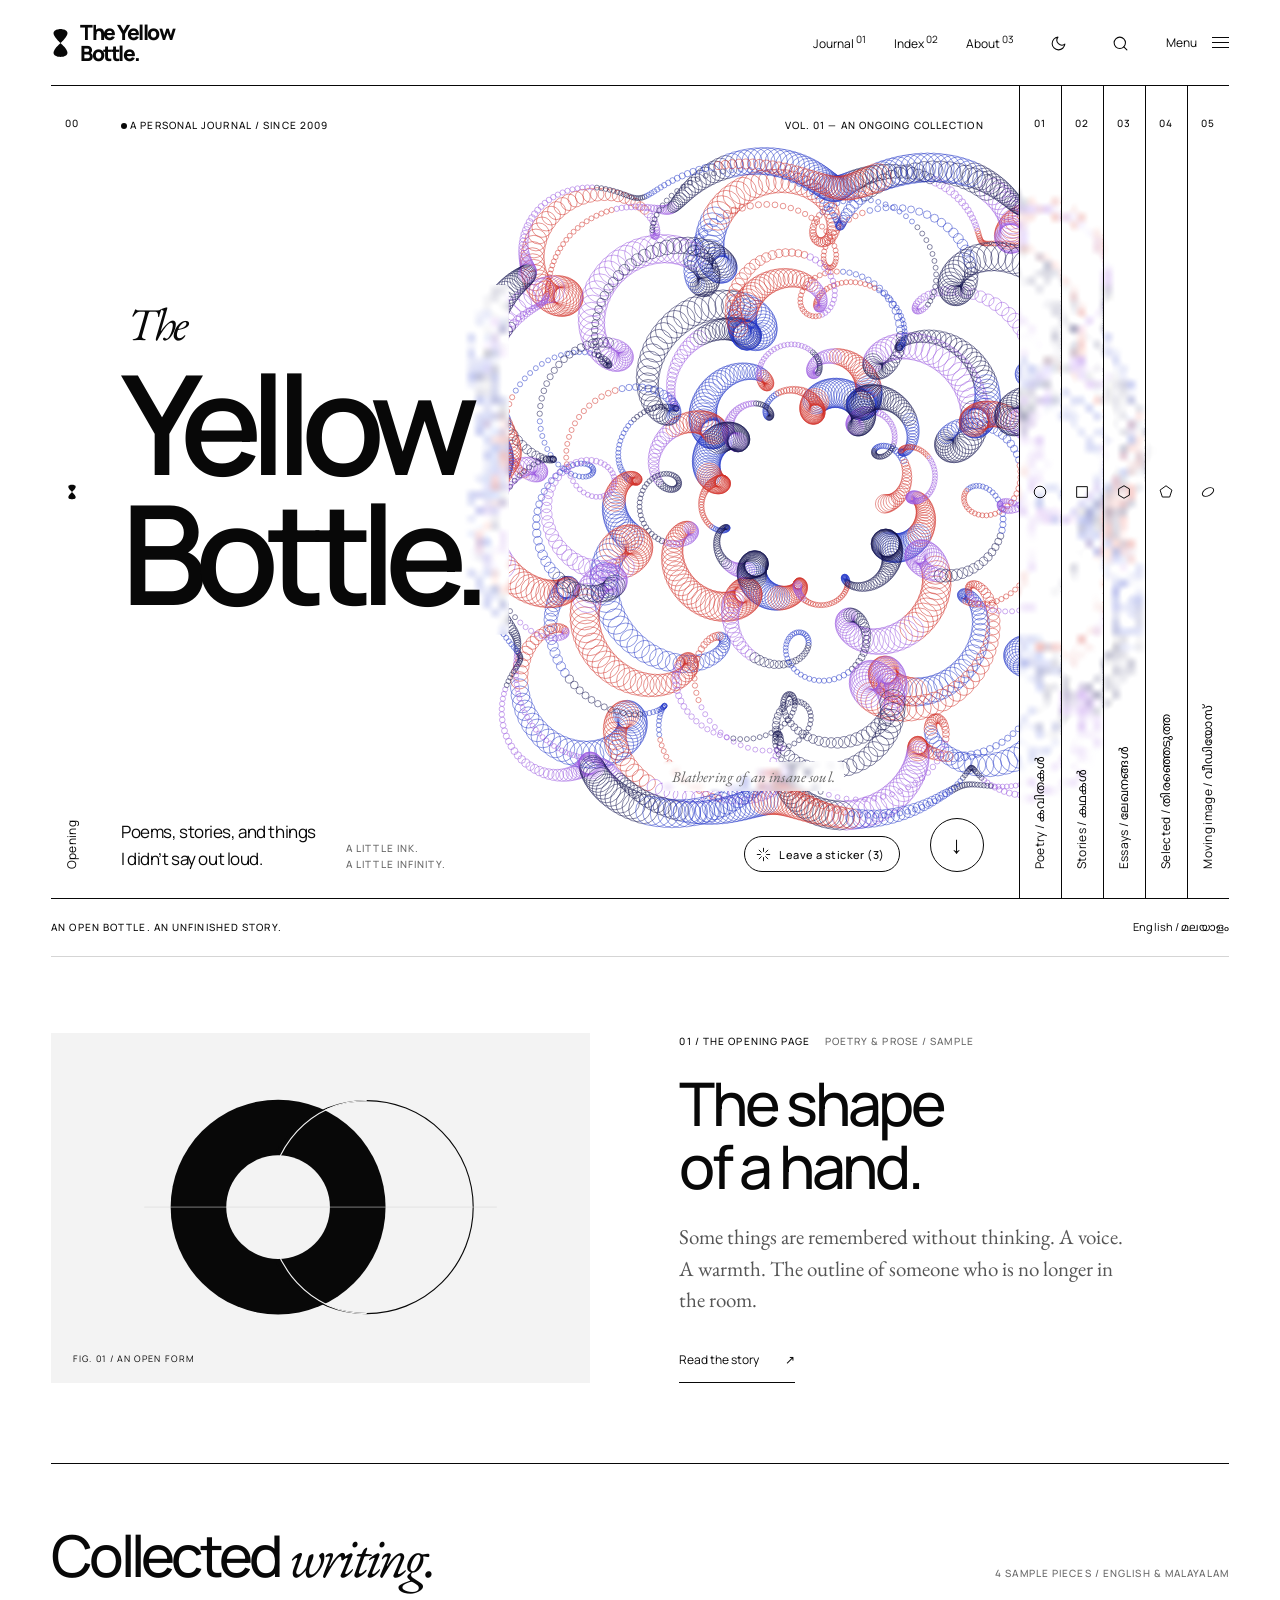
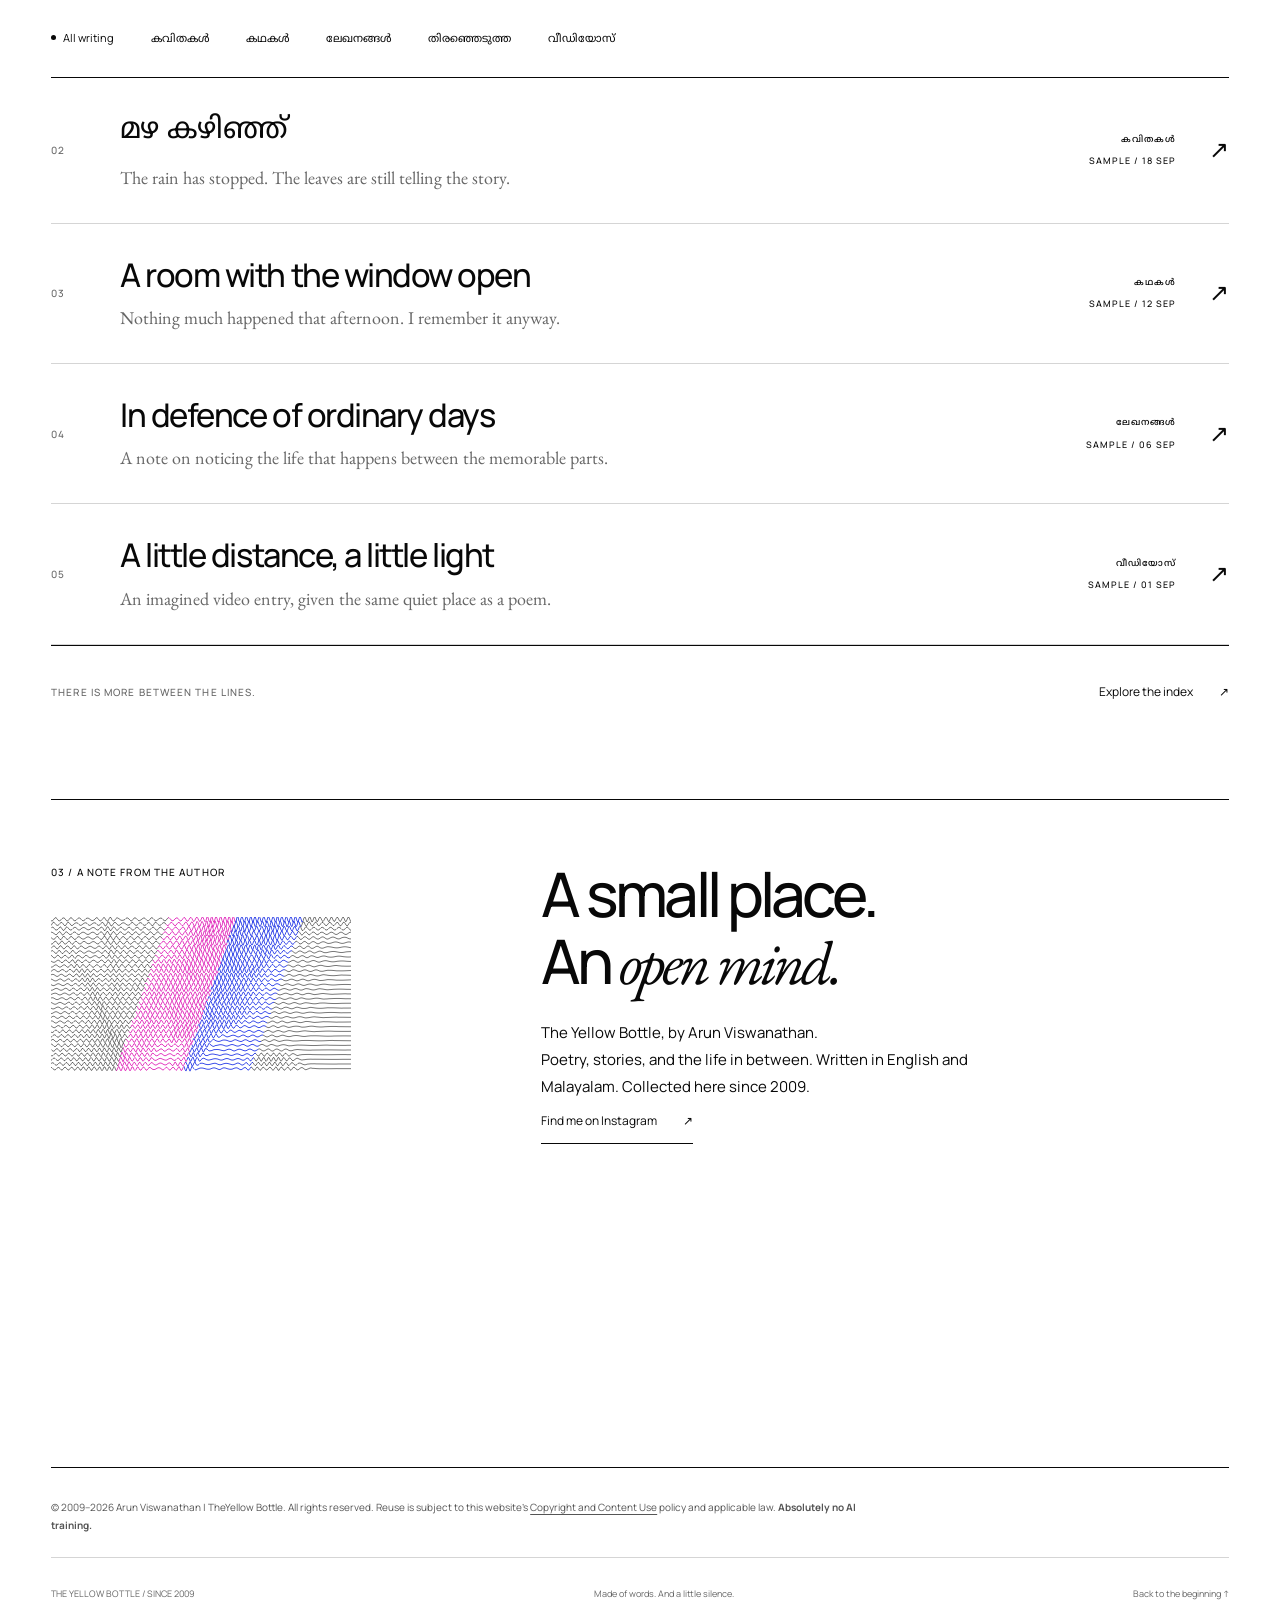
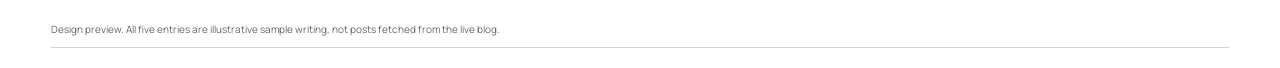
==== index.html @ 56d40762 "Reader stickers on the opening drawing, stored in Firebase (three per reader) Co-Authored-By: Claude" ====
<!doctype html>
<html lang="en"><head><meta charset="utf-8"/><script>document.documentElement.classList.add('js');try{var t=localStorage.getItem('tyb-theme');if(t==='light'||t==='dark')document.documentElement.setAttribute('data-theme',t);}catch(e){}</script><meta name="viewport" content="width=device-width, initial-scale=1"/><meta name="description" content="The Yellow Bottle — a white and black editorial design preview. All article content is illustrative."/><title>The Yellow Bottle — Black &amp; White / Preview</title><!--
COPYRIGHT AND AI USE NOTICE

Original content copyright (c) 2009-2026 Arun Viswanathan.
Publication: TheYellow Bottle.
Website: https://arunviswanathan91.blogspot.com/
Copyright and Content Use policy:
https://arunviswanathan91.blogspot.com/p/copy-right-statement.html

Except where permitted by applicable law or expressly authorised
in writing, no permission is granted to use this website's original
content to train or fine-tune artificial intelligence or
machine-learning models.

When lawfully quoting, summarising or otherwise referring to a
specific post, please identify Arun Viswanathan and TheYellow Bottle
as the author and publication, and provide a direct link to the
original post.

Attribution alone does not grant permission for otherwise
unauthorised use. Statutory exceptions remain unaffected.
--><meta name="robots" content="noai, noimageai"/><meta name="copyright" content="© 2009–2026 Arun Viswanathan | TheYellow Bottle"/><script type="application/ld+json">{"@context": "https://schema.org", "@type": "WebSite", "name": "TheYellow Bottle", "url": "https://arunviswanathan91.blogspot.com/", "author": {"@type": "Person", "name": "Arun Viswanathan"}, "copyrightHolder": {"@type": "Person", "name": "Arun Viswanathan"}, "copyrightYear": "2009", "license": "https://arunviswanathan91.blogspot.com/p/copy-right-statement.html", "usageInfo": "No permission is granted to use this content to train or fine-tune AI or machine-learning models. When quoting or referring to a post, credit Arun Viswanathan and TheYellow Bottle and link to the original post."}</script><link rel="preconnect" href="https://fonts.googleapis.com"/>
<link rel="preconnect" href="https://fonts.gstatic.com" crossorigin="anonymous"/>
<link rel="stylesheet" href="https://fonts.googleapis.com/css2?family=Manrope:wght@400;500;600;700;800&amp;family=EB+Garamond:ital,wght@0,400;0,500;1,400&amp;family=Noto+Sans+Malayalam:wght@400;500&amp;family=Noto+Serif+Malayalam:wght@400&amp;display=swap"/><style>/* The Yellow Bottle — white / black, with a true dark mode. Shared by the preview and Blogger theme. */
:root {
  color-scheme: light;
  --paper: #fff;
  --ink: #080808;
  --quiet: #666;
  --quiet-2: #555;
  --line: #d5d5d5;
  --surface: #f3f3f3;
  --surface-hover: #f6f6f6;
  --accent: #d9a400;
  --sans: 'Manrope', 'Noto Sans Malayalam', Arial, sans-serif;
  --serif: 'EB Garamond', 'Noto Serif Malayalam', Georgia, serif;
  --reading-size: 23px;
  --gutter: clamp(20px, 4vw, 64px);
  --ease-panel: cubic-bezier(.77,0,.175,1);
  --ease-out: cubic-bezier(.2,.7,.2,1);
}
:root[data-theme='dark'] {
  color-scheme: dark;
  --paper: #0a0a0a;
  --ink: #f2f2f2;
  --quiet: #9c9c9c;
  --quiet-2: #aaa;
  --line: #2a2a2a;
  --surface: #161616;
  --surface-hover: #191919;
  --accent: #f2c230;
}
@media (prefers-color-scheme: dark) {
  :root:not([data-theme='light']) {
    color-scheme: dark;
    --paper: #0a0a0a;
    --ink: #f2f2f2;
    --quiet: #9c9c9c;
    --quiet-2: #aaa;
    --line: #2a2a2a;
    --surface: #161616;
    --surface-hover: #191919;
    --accent: #f2c230;
  }
}
:root { transition: color .2s ease; }
body { transition: background-color .2s ease, color .2s ease; }
* { box-sizing: border-box; }
html { scroll-behavior: smooth; scroll-padding-top: 88px; }
body { margin: 0; background: var(--paper); color: var(--ink); font: 400 14px/1.5 var(--sans); -webkit-font-smoothing: antialiased; }
body.menu-open { overflow: hidden; }
::selection { color: var(--paper); background: var(--ink); }
a { color: inherit; text-decoration: none; }
button, input { font: inherit; color: inherit; }
button { cursor: pointer; }
button, input { border-radius: 0; }
button { border: 0; background: transparent; }
button:disabled { opacity: .3; cursor: default; }
a, button { -webkit-tap-highlight-color: transparent; }
:focus-visible { outline: 2px solid currentColor; outline-offset: 5px; }
img, video { display: block; max-width: 100%; height: auto; }
svg { display: block; }
figure, h1, h2, h3, p { margin: 0; }
[hidden] { display: none !important; }
.sr-only { position: absolute; width: 1px; height: 1px; padding: 0; margin: -1px; overflow: hidden; clip: rect(0,0,0,0); white-space: nowrap; border: 0; }
.skip { position: fixed; left: 20px; top: -80px; background: var(--ink); color: var(--paper); padding: 14px 22px; z-index: 100; }
.skip:focus { top: 12px; }
.micro { font: 500 10px/1.6 var(--sans); letter-spacing: .11em; text-transform: uppercase; }
.muted { color: var(--quiet); }
.dot { display: inline-block; width: 6px; height: 6px; background: currentColor; border-radius: 50%; vertical-align: middle; }
.wrap { margin: 0 var(--gutter); }
.text-link { display: inline-flex; align-items: center; gap: 26px; min-height: 44px; font-size: 12px; border-bottom: 1px solid; }
.text-link .arrow, .row-arrow { display: inline-block; font-family: Arial, sans-serif; }
.site-header { height: 86px; margin: 0 var(--gutter); display: flex; gap: 28px; align-items: center; justify-content: space-between; border-bottom: 1px solid var(--ink); position: relative; z-index: 12; background: var(--paper); }
.wordmark { font-size: 21px; font-weight: 800; letter-spacing: -.07em; line-height: .97; display: inline-flex; gap: 10px; align-items: center; }
.wordmark svg { width: 19px; height: 34px; }
.top-nav { display: flex; gap: 28px; align-items: center; }
.top-nav a, .top-nav button { font-size: 12px; padding: 14px 0; min-height: 44px; }
.icon-btn { width: 34px; height: 34px; display: grid; place-items: center; flex-shrink: 0; transition: transform .3s ease; }
.icon-btn svg { width: 17px; height: 17px; }
.search-icon { width: 17px; height: 17px; }
.theme-toggle svg { grid-area: 1/1; }
.theme-toggle .icon-sun { display: none; }
:root[data-theme='dark'] .theme-toggle .icon-moon { display: none; }
:root[data-theme='dark'] .theme-toggle .icon-sun { display: block; }
@media (prefers-color-scheme: dark) {
  :root:not([data-theme='light']) .theme-toggle .icon-moon { display: none; }
  :root:not([data-theme='light']) .theme-toggle .icon-sun { display: block; }
}
.menu-toggle { display: flex; align-items: center; gap: 15px; }
.menu-icon { display: grid; gap: 4px; width: 17px; }
.menu-icon i { height: 1px; background: currentColor; width: 17px; transition: transform .2s ease, opacity .2s ease; }
.menu-open .menu-icon i:first-child { transform: translateY(5px) rotate(45deg); }
.menu-open .menu-icon i:nth-child(2) { opacity: 0; }
.menu-open .menu-icon i:last-child { transform: translateY(-5px) rotate(-45deg); }
.close-button svg { width: 15px; height: 15px; }
.progress { position: fixed; top: 0; left: 0; height: 3px; width: 100%; background: var(--ink); z-index: 50; transform: scaleX(0); transform-origin: left; }
/* The opening fills exactly the space under the header, whatever the window size. */
.hero { --tab: 42px; --fit: calc(100vh - 87px); display: flex; border-bottom: 1px solid var(--ink); height: var(--fit); min-height: 460px; container-type: inline-size; overflow: hidden; }
@supports (height: 100svh) { .hero { --fit: calc(100svh - 87px); } }
.panel { position: relative; display: flex; flex: 0 0 var(--tab); min-width: 0; overflow: hidden; transition: flex-grow .95s var(--ease-panel); }
.panel.is-active { flex-grow: 1; }
.panel + .panel::before { content: ''; position: absolute; z-index: 2; left: 0; top: 0; bottom: 0; width: 1px; background: var(--ink); }
.panel-tab { position: relative; flex: 0 0 var(--tab); width: var(--tab); display: flex; flex-direction: column; align-items: center; justify-content: space-between; padding: 29px 0; transition: background .3s, color .3s; }
.panel-tab .chapter-name { writing-mode: vertical-rl; transform: rotate(180deg); font-size: 12px; letter-spacing: .025em; white-space: nowrap; }
.panel-tab .rail-shape { position: absolute; left: 50%; top: 50%; translate: -50% -50%; width: 16px; height: 16px; transition: fill .4s ease; }
.panel-tab .rail-mark { width: 10px; height: 18px; }
.panel:not(.is-active) > .panel-tab:hover, .panel:not(.is-active) > .panel-tab:focus-visible { background: var(--ink); color: var(--paper); }
.panel.is-active > .panel-tab { cursor: default; }
.panel.is-active > .panel-tab .rail-shape { fill: currentColor; }
.panel-body { flex: none; width: calc(100cqw - 6 * var(--tab)); transition: opacity .6s ease .5s; }
.js .panel:not(.is-active) > .panel-body { opacity: 0; transition: opacity .25s ease; }
.hero-main { display: grid; grid-template-columns: minmax(0,1fr) clamp(300px,36vw,600px); grid-template-rows: auto 1fr auto; padding: 31px 35px 26px 28px; column-gap: 18px; }
.hero-topline { grid-column: 1/-1; display: flex; align-items: center; justify-content: space-between; align-self: start; gap: 20px; }
.hero-title { font-size: clamp(60px, min(10.8vw, 20vh), 175px); font-weight: 600; line-height: .84; letter-spacing: -.085em; align-self: center; padding: 18px 0 25px; }
.hero-title .prefix { display: block; font: italic 400 clamp(31px,3.6vw,51px)/1 var(--serif); letter-spacing: -.05em; margin: 0 0 17px 6px; }
.hero-title .word { display: block; }
.hero-title .word + .word { margin-top: 14px; }
.hero-art { align-self: end; justify-self: center; position: relative; grid-row: 2; grid-column: 2; margin: 0; }
.hero-emblem { width: 100%; max-height: 270px; overflow: visible; }
.hero-bottom { grid-column: 1/-1; display: flex; align-items: flex-end; justify-content: space-between; gap: 30px; margin-top: 32px; }
.hero-description { font-size: 17px; line-height: 1.55; max-width: 305px; letter-spacing: -.025em; }
.round-link { width: 54px; height: 54px; border-radius: 50%; border: 1px solid var(--ink); display: grid; place-items: center; font: 24px Arial, sans-serif; transition: background .25s, color .25s; flex-shrink: 0; }
.round-link:hover, .round-link:focus-visible { background: var(--ink); color: var(--paper); }
.figure-frame { position: relative; display: block; width: 100%; aspect-ratio: 1; }
.figure-frame canvas { position: absolute; inset: 0; width: 100%; height: 100%; }
.figure-frame.is-live { cursor: pointer; }
.hero-motto { text-align: center; font: italic 400 15px/1.3 var(--serif); color: var(--quiet); letter-spacing: .01em; }
/* The opening drawing fills the whole opening behind the words and the chapter tabs, which sit on dark glass. */
.hero { position: relative; --glass: color-mix(in srgb, var(--paper) 66%, transparent); }
/* The drawing leaves quickly when a chapter opens and returns only once the opening has unfolded again, so the tabs never slide across it. */
.hero-backdrop { position: absolute; inset: 0; z-index: 0; width: auto; aspect-ratio: auto; transition: opacity .6s ease .8s; }
.hero:has(.panel-opening:not(.is-active)) .hero-backdrop { opacity: 0; transition: opacity .2s ease 0s; }
.hero > .panel { z-index: 1; }
.hero-main { pointer-events: none; }
.hero-main a, .hero-main button { pointer-events: auto; }
.hero-title, .hero-topline .micro, .hero-description, .hero-aside, .hero-motto, .panel-opening ~ .panel > .panel-tab, .panel-opening > .panel-tab { -webkit-backdrop-filter: blur(9px); backdrop-filter: blur(9px); background: var(--glass); transform: translateZ(0); }
.hero-backdrop { contain: strict; }
.hero-backdrop canvas { will-change: contents; }
.hero-title { justify-self: start; margin-left: -18px; padding: 16px 28px 24px 18px; border-radius: 4px; }
.hero-topline .micro, .hero-aside, .hero-motto { padding: 5px 9px; border-radius: 3px; margin: -5px -9px; }
.hero-description { padding: 8px 12px; margin: -8px -12px; border-radius: 3px; }
.hero .round-link { background: var(--glass); -webkit-backdrop-filter: blur(10px); backdrop-filter: blur(10px); }
/* Reader stickers on the opening drawing (src/stickers.js). */
.sticker-layer { position: absolute; inset: 0; z-index: 2; pointer-events: none; transition: opacity .2s ease; }
.hero:has(.panel-opening:not(.is-active)) .sticker-layer { opacity: 0; visibility: hidden; }
.sticker { position: absolute; width: 34px; height: 34px; margin: -17px 0 0 -17px; display: grid; place-items: center; border-radius: 50%; color: var(--c); background: color-mix(in srgb, var(--paper) 70%, transparent); border: 1.5px solid color-mix(in srgb, var(--c) 85%, transparent); animation: sticker-in .5s var(--ease-out) both; }
.sticker svg { width: 17px; height: 17px; }
.sticker.is-mine { pointer-events: auto; cursor: pointer; box-shadow: 0 0 0 3px color-mix(in srgb, var(--c) 25%, transparent); }
@keyframes sticker-in { from { opacity: 0; transform: scale(.6); } to { opacity: 1; transform: none; } }
.hero.is-placing, .hero.is-placing .hero-backdrop { cursor: crosshair; }
.sticker-control { position: relative; pointer-events: auto; margin-left: auto; }
.sticker-control * { pointer-events: auto; }
.sticker-toggle { display: inline-flex; align-items: center; gap: 8px; height: 36px; padding: 0 14px 0 11px; border: 1px solid var(--ink); border-radius: 36px; font: 500 11px/1 var(--sans); letter-spacing: .04em; background: var(--glass); transition: background .25s, color .25s; }
.sticker-toggle svg { width: 15px; height: 15px; }
.sticker-toggle:hover, .sticker-toggle:focus-visible, .sticker-toggle[aria-expanded="true"] { background: var(--ink); color: var(--paper); }
.sticker-tray { position: absolute; right: 0; bottom: calc(100% + 10px); width: 250px; padding: 14px; background: var(--paper); border: 1px solid var(--ink); z-index: 5; }
.sticker-tray[hidden] { display: none; }
.sticker-kinds { display: grid; grid-template-columns: repeat(6, 1fr); gap: 6px; margin: 10px 0 8px; }
.sticker-kinds button { aspect-ratio: 1; display: grid; place-items: center; color: var(--c); border: 1px solid var(--line); border-radius: 50%; transition: background .25s, border-color .25s; }
.sticker-kinds button svg { width: 18px; height: 18px; }
.sticker-kinds button:hover, .sticker-kinds button[aria-pressed="true"] { border-color: var(--c); background: color-mix(in srgb, var(--c) 14%, transparent); }
.sticker-note { min-height: 1.4em; font-size: 9px; }
@media (max-width: 760px) { .sticker-toggle span { font-size: 10px; } .sticker-tray { width: 230px; } }
/* When the drawing paints the glass itself (see figures.js), the CSS glass steps aside. */
.hero.canvas-glass .hero-title, .hero.canvas-glass .hero-topline .micro, .hero.canvas-glass .hero-description, .hero.canvas-glass .hero-aside, .hero.canvas-glass .hero-motto, .hero.canvas-glass .round-link, .hero.canvas-glass .panel > .panel-tab { -webkit-backdrop-filter: none; backdrop-filter: none; background: transparent; transform: none; }
.hero.canvas-glass .panel:not(.is-active) > .panel-tab:hover, .hero.canvas-glass .round-link:hover, .hero.canvas-glass .round-link:focus-visible { background: var(--ink); }
.panel:not(.is-active) > .panel-tab:hover { background: var(--ink); }
.art-play { position: absolute; width: 1px; height: 1px; overflow: hidden; clip-path: inset(50%); white-space: nowrap; }
.art-play:focus-visible { position: static; width: auto; height: auto; clip-path: none; padding: 6px 10px; background: var(--glass); }
.hero-backdrop canvas { -webkit-mask-image: linear-gradient(90deg, transparent, #000 5%, #000 95%, transparent), linear-gradient(transparent, #000 5%, #000 95%, transparent); -webkit-mask-composite: source-in; mask-image: linear-gradient(90deg, transparent, #000 5%, #000 95%, transparent), linear-gradient(transparent, #000 5%, #000 95%, transparent); mask-composite: intersect; }
.hero-backdrop .hero-emblem { position: absolute; left: 50%; top: 50%; translate: -50% -50%; width: 60%; height: 60%; }
.chapter-body { display: grid; grid-template-columns: minmax(0,1.1fr) minmax(0,.9fr); grid-template-rows: auto minmax(0,1fr); padding: 31px 0 0 28px; column-gap: clamp(24px,4vw,64px); }
.chapter-top { grid-column: 1/-1; display: flex; justify-content: space-between; gap: 20px; padding-right: 35px; }
.chapter-figure { align-self: center; justify-self: center; width: min(100%, 580px, calc(var(--fit) - 130px)); margin: 12px 0; }
.chapter-copy { display: flex; flex-direction: column; justify-content: center; border-left: 1px solid var(--ink); padding: 30px 35px 40px clamp(24px,3vw,48px); }
.chapter-title { font-size: clamp(46px,5.4vw,90px); font-weight: 500; letter-spacing: -.065em; line-height: .98; }
.chapter-ml { font: 400 clamp(17px,1.5vw,22px)/1.6 'Noto Sans Malayalam', var(--sans); color: var(--quiet); margin: 12px 0 24px; }
.chapter-desc { font: 400 clamp(19px,1.55vw,23px)/1.5 var(--serif); max-width: 380px; margin-bottom: 30px; }
.chapter-copy .text-link { align-self: flex-start; }
.chapter-copy > * { transition: opacity .7s ease, transform .9s var(--ease-out); }
.panel.is-active .chapter-copy > :nth-child(1) { transition-delay: .55s; }
.panel.is-active .chapter-copy > :nth-child(2) { transition-delay: .63s; }
.panel.is-active .chapter-copy > :nth-child(3) { transition-delay: .71s; }
.panel.is-active .chapter-copy > :nth-child(4) { transition-delay: .79s; }
.js .panel:not(.is-active) .chapter-copy > * { opacity: 0; transform: translateY(22px); transition-duration: .2s; }
.edition-strip { display: flex; align-items: center; justify-content: space-between; gap: 20px; padding: 20px 0; border-bottom: 1px solid var(--line); }
.edition-strip .languages { font-size: 11px; letter-spacing: .01em; }
.lead { padding: 76px 0 80px; display: grid; grid-template-columns: 1fr 1.02fr; gap: clamp(35px,7vw,105px); align-items: center; border-bottom: 1px solid var(--ink); }
.lead-art { min-height: 350px; height: 100%; background: var(--surface); display: grid; place-items: center; overflow: hidden; position: relative; }
.lead-art::after { content: 'FIG. 01 / AN OPEN FORM'; position: absolute; left: 22px; bottom: 18px; font: 9px var(--sans); letter-spacing: .12em; }
.lead-art svg { width: 70%; max-height: 300px; transition: transform .7s cubic-bezier(.2,.6,.2,1); }
.lead-art:hover svg { transform: scale(1.02); }
.lead-art.has-image::after { content: none; }
.lead-art img { width: 100%; height: 100%; object-fit: cover; position: absolute; }
.lead-copy h2 { font-weight: 500; font-size: clamp(40px,4.7vw,70px); line-height: 1.06; letter-spacing: -.055em; margin: 23px 0 22px; overflow-wrap: anywhere; }
.lead-copy p { font: 400 21px/1.5 var(--serif); color: var(--quiet-2); max-width: 460px; }
.lead-copy .text-link { margin-top: 23px; }
.lead-meta { display: flex; gap: 14px; flex-wrap: wrap; }
.writing { padding: 60px 0 0; scroll-margin-top: 25px; }
.section-heading { display: flex; align-items: baseline; justify-content: space-between; gap: 25px; margin-bottom: 30px; }
.section-heading h2 { font-size: clamp(38px,4.5vw,64px); font-weight: 500; letter-spacing: -.065em; line-height: 1.1; }
.section-heading h2 em { font-family: var(--serif); font-weight: 400; }
.filters { display: flex; align-items: center; gap: 25px; padding: 0 0 19px; border-bottom: 1px solid var(--ink); flex-wrap: wrap; }
.filter { font: 400 11px/1.7 var(--sans); min-height: 40px; display: inline-flex; align-items: center; gap: 7px; padding: 6px 0; position: relative; }
.filter::before { content: ''; width: 5px; height: 5px; border-radius: 50%; background: transparent; }
.filter[aria-current='page']::before { background: currentColor; }
.post-row { display: grid; grid-template-columns: 44px minmax(0,1fr) 160px 28px; gap: 25px; padding: 30px 0; align-items: center; border-bottom: 1px solid var(--line); position: relative; transition: padding .3s, background .3s; }
.post-row:hover { background: var(--surface-hover); padding-left: 16px; padding-right: 16px; }
.post-row h3 { font-size: clamp(24px,2.55vw,37px); font-weight: 500; line-height: 1.27; letter-spacing: -.045em; overflow-wrap: anywhere; }
.post-row p { font: 18px/1.6 var(--serif); color: var(--quiet); margin-top: 9px; }
.post-row .post-meta { text-align: right; font-size: 9px; display: grid; gap: 8px; }
.post-row .row-arrow { font-size: 24px; text-align: right; }
.ml-title, :lang(ml).post-title { font-family: 'Noto Sans Malayalam', var(--sans); letter-spacing: -.025em; font-weight: 400; line-height: 1.6; }
.post-row h3.ml-title { font-size: clamp(23px,2.3vw,34px); }
.pagination { display: flex; align-items: center; gap: 30px; justify-content: space-between; border-top: 1px solid var(--ink); padding: 24px 0 0; flex-wrap: wrap; }
.pagination .text-link { border-bottom: 0; }
.pagination .older { margin-left: auto; }
.empty { padding: 50px 0; font: 28px/1.5 var(--serif); }
.empty a { text-decoration: underline; }
.about { margin-top: 85px; padding: 60px 0 65px; border-top: 1px solid var(--ink); display: grid; grid-template-columns: 1fr 1.6fr; gap: 60px; }
.about-copy h2 { font-size: clamp(40px,4.8vw,70px); line-height: 1.1; letter-spacing: -.06em; font-weight: 500; }
.about-copy h2 em { font-family: var(--serif); font-weight: 400; }
.about-copy p { margin-top: 22px; font-size: 15px; max-width: 450px; line-height: 1.8; }
.about-portrait { width: min(100%, 300px); aspect-ratio: 68 / 110; margin-top: 36px; }
.footer { margin: 0 var(--gutter); border-top: 1px solid var(--ink); padding: 30px 0 20px; }
.footer-top { display: flex; align-items: center; justify-content: space-between; gap: 25px; }
.footer-links { display: flex; gap: 25px; flex-wrap: wrap; font-size: 11px; }
.footer-links a { min-height: 44px; display: inline-flex; align-items: center; }
.footer-bottom { border-top: 1px solid var(--line); padding-top: 18px; display: flex; justify-content: space-between; align-items: center; gap: 25px; font-size: 9px; color: var(--quiet); }
.copyright { max-width: 820px; font-size: 10px; line-height: 1.85; color: var(--quiet-2); padding: 0 0 22px; }
.copyright a { text-decoration: underline; text-underline-offset: 3px; }
.footer-bottom a { min-height: 36px; display: inline-flex; align-items: center; }
.preview-note { border-bottom: 1px solid var(--line); padding: 10px 0; font-size: 10px; color: var(--quiet); }
.archive-items { display: flex; flex-wrap: wrap; gap: 10px 30px; list-style: none; padding: 15px 0 25px; margin: 0; }
.archive-items a { display: inline-block; padding: 9px 0; font-size: 12px; border-bottom: 1px solid var(--line); }
.overlay { position: fixed; z-index: 20; inset: 0; background: var(--paper); padding: 25px var(--gutter) 40px; overflow-y: auto; clip-path: inset(0 0 0 100%); transition: clip-path .85s var(--ease-panel); }
.overlay.is-open { clip-path: inset(0 0 0 0); }
.overlay .rise { opacity: 0; transform: translateY(28px); transition: opacity .2s ease, transform .2s ease, padding .3s ease; }
.overlay.is-open .rise { opacity: 1; transform: none; transition: opacity .7s ease calc(.4s + var(--i, 0) * 60ms), transform 1s var(--ease-out) calc(.4s + var(--i, 0) * 60ms), padding .3s ease 0s; }
body:has(#Blog1):not(:has([data-blog-rendered])) .about, body:has(#Blog1):not(:has([data-blog-rendered])) .footer { visibility: hidden; }
body:has(#Blog1):not(:has([data-blog-rendered])) main { min-height: 100vh; }
.js .reveal { opacity: 0; transform: translateY(20px); transition: opacity .9s ease calc(var(--d, 0) * 70ms), transform 1s var(--ease-out) calc(var(--d, 0) * 70ms); }
.js .reveal.is-in { opacity: 1; transform: none; }
.menu-gallery { display: grid; grid-template-columns: repeat(2, minmax(0, 150px)); gap: 26px 22px; margin-top: 40px; }
.menu-gallery figure { margin: 0; }
.menu-gallery figcaption { margin-top: 8px; font-size: 9px; }
.index-inner { display: grid; grid-template-columns: .8fr 1.2fr; gap: 60px; padding-top: 65px; }
.index-inner h2 { font-size: clamp(40px,6vw,86px); font-weight: 500; line-height: 1.05; letter-spacing: -.06em; margin: 20px 0 30px; }
.index-inner h2 em { font-family: var(--serif); font-weight: 400; }
.index-figure { width: min(100%, 260px); }
.index-list .archive-items { flex-direction: column; flex-wrap: nowrap; gap: 0; padding: 0; }
.index-list .archive-items a { display: flex; justify-content: space-between; gap: 20px; font-size: clamp(22px,2.4vw,34px); letter-spacing: -.04em; padding: 12px 0; border-bottom: 1px solid var(--line); }
.index-list .archive-items a .muted { font-size: 11px; letter-spacing: .04em; align-self: center; }
.index-list .archive-items a:hover { padding-left: 12px; }
.is-home .footer-top { display: none; }
.post-list, #post-list { counter-reset: row; }
.is-home .post-list:not([data-fallback]), .is-home #post-list { counter-reset: row 1; }
.post-row .row-no::before { counter-increment: row; content: counter(row, decimal-leading-zero); }
.overlay-top { display: flex; align-items: center; justify-content: space-between; padding-bottom: 20px; border-bottom: 1px solid; }
.close-button { display: inline-flex; align-items: center; gap: 10px; min-height: 44px; font-size: 12px; padding: 10px 0 10px 25px; }
.overlay-grid { display: grid; grid-template-columns: .7fr 1.3fr; gap: 60px; padding-top: 65px; }
.menu-links { display: grid; }
.menu-links a { font-size: clamp(34px,5vw,72px); font-weight: 500; letter-spacing: -.055em; line-height: 1.25; border-bottom: 1px solid var(--line); display: flex; align-items: baseline; justify-content: space-between; padding: 12px 0; }
.menu-links a span { font-size: 10px; letter-spacing: .06em; font-weight: 400; }
.menu-links a:hover { padding-left: 12px; }
.menu-sub { display: flex; flex-wrap: wrap; gap: 20px; margin-top: 35px; }
.menu-sub a { font-size: 12px; padding: 10px 0; }
.search-inner { max-width: 940px; margin: 90px auto 0; }
.search-inner h2 { font-size: clamp(40px,7vw,90px); font-weight: 500; line-height: 1.1; letter-spacing: -.06em; margin-bottom: 50px; }
.search-form { display: flex; align-items: stretch; border-bottom: 1px solid var(--ink); gap: 20px; }
.search-form input { border: 0; background: var(--paper); color: var(--ink); font-size: clamp(21px,3vw,35px); width: 100%; min-width: 0; padding: 16px 0; }
.search-form button { flex: 0 0 60px; font-size: 32px; }
.search-inner p { margin-top: 20px; color: var(--quiet); font-size: 12px; }
.search-results { margin-top: 26px; max-height: 52vh; overflow-y: auto; }
.search-results a { display: grid; grid-template-columns: minmax(0,1fr) auto; gap: 4px 24px; padding: 16px 0; border-bottom: 1px solid var(--line); }
.search-results a:hover, .search-results a:focus-visible { background: var(--surface-hover); }
.search-results strong { font-size: 19px; font-weight: 500; letter-spacing: -.02em; }
.search-results small { grid-column: 1; color: var(--quiet); font-size: 13px; line-height: 1.5; }
.search-results time { grid-row: 1; grid-column: 2; font-size: 10px; letter-spacing: .06em; text-transform: uppercase; color: var(--quiet); }
.search-results mark { background: none; color: inherit; box-shadow: inset 0 -.45em 0 color-mix(in srgb, var(--accent) 45%, transparent); }
.search-results .search-all { display: block; border: 0; font-size: 12px; padding-top: 18px; }
.reader-toolbar { display: flex; align-items: center; justify-content: space-between; gap: 20px; padding: 32px 0; }
.reader-toolbar a { font-size: 11px; min-height: 44px; display: inline-flex; align-items: center; }
.type-controls { display: flex; align-items: center; gap: 0; }
.type-controls .micro { margin-right: 18px; }
.type-controls button { border: 1px solid var(--line); width: 44px; height: 44px; font-size: 13px; margin-left: -1px; }
.type-controls button:hover:enabled { color: var(--paper); background: var(--ink); }
.reading-page { max-width: 780px; margin: 40px auto 90px; }
.article-title { font-size: clamp(44px,6vw,80px); font-weight: 500; line-height: 1.06; letter-spacing: -.055em; margin: 24px 0 30px; overflow-wrap: anywhere; }
.article-title.ml-title { font-size: clamp(34px,4.5vw,60px); }
.article-deck { color: var(--quiet); font: italic 27px/1.5 var(--serif); margin: 0 0 28px; }
.article-byline { display: flex; gap: 20px; flex-wrap: wrap; justify-content: space-between; border-top: 1px solid var(--ink); border-bottom: 1px solid var(--line); padding: 19px 0; margin-bottom: 40px; font-size: 10px; }
.reading-page.has-glow { position: relative; isolation: isolate; }
.reader-glow { position: absolute; z-index: -1; top: -70px; left: -140px; right: -140px; pointer-events: none; -webkit-mask-image: radial-gradient(ellipse 58% 60% at 50% 48%, #000 25%, transparent 72%); mask-image: radial-gradient(ellipse 58% 60% at 50% 48%, #000 25%, transparent 72%); }
.reader-glow::before { content: ''; position: absolute; inset: 0; background: var(--img) center / cover no-repeat; filter: blur(22px) saturate(1.05); opacity: var(--glow, .3); }
:root[data-theme='dark'] .reader-glow { --glow: .2; }
@media (prefers-color-scheme: dark) { :root:not([data-theme='light']) .reader-glow { --glow: .2; } }
@media (max-width: 900px) { .reader-glow { left: -16px; right: -16px; } }
.reader-cover { margin: 0 0 44px; }
.reader-cover a, .reader-cover .separator { display: block; margin: 0 !important; padding: 0 !important; }
.reader-cover img { display: block; width: auto !important; max-width: 100% !important; max-height: 72vh; margin: 0 auto !important; object-fit: contain; }
@media (min-width: 1240px) {
  .reading-page.has-cover .reader-cover { position: absolute; top: 0; left: calc(100% + 56px); width: min(260px, calc((100vw - 780px) / 2 - 110px)); margin: 0; }
  .reading-page.has-cover .reader-cover img { width: 100% !important; max-height: 60vh; object-fit: cover; }
}
.article-body { font: 400 var(--reading-size)/1.8 var(--serif); overflow-wrap: anywhere; }
.article-body p, .article-body ul, .article-body ol { margin: 0 0 1.2em; }
.article-body h2, .article-body h3 { font: 500 1.35em/1.3 var(--sans); margin: 1.5em 0 .7em; letter-spacing: -.03em; }
.article-body a { text-decoration: underline; text-underline-offset: 3px; }
.article-body blockquote { margin: 40px 0; padding: 30px 0; border-block: 1px solid var(--ink); font-size: 1.55em; line-height: 1.35; font-style: italic; }
.article-body blockquote p { margin: 0; }
.article-body .poem { line-height: 2.2; }
.article-body:lang(ml), .article-body [lang='ml'] { font-family: 'Noto Serif Malayalam', serif; line-height: 2.2; }
.article-body img { height: auto !important; max-width: 100% !important; margin: 22px auto; }
.article-body iframe { max-width: 100%; }
.article-body iframe[src*='youtube'], .article-body iframe[src*='vimeo'] { width: 100%; height: auto; aspect-ratio: 16/9; }
.article-body .separator { max-width: 100%; }
.article-body pre { white-space: pre-wrap; overflow-wrap: anywhere; font-size: .7em; padding: 20px; background: var(--surface); }
.article-body table { display: block; max-width: 100%; overflow-x: auto; }
.article-labels { display: flex; flex-wrap: wrap; gap: 10px 20px; margin: 35px 0; font: 11px/1.6 var(--sans); }
.article-labels a { border-bottom: 1px solid var(--line); padding: 8px 0; }
.article-end { padding: 22px 0; border-block: 1px solid var(--ink); display: flex; justify-content: space-between; gap: 25px; align-items: center; font-size: 11px; }
.article-end button, .article-end a { min-height: 44px; }
.article-end a { display: flex; align-items: center; }
.post-actions { display: flex; align-items: center; gap: 14px; margin-left: auto; }
.like-button { display: inline-flex; align-items: center; gap: 4px; padding: 0 4px; }
.like-button svg { width: 44px; height: 44px; overflow: visible; stroke-linecap: round; }
.like-button line { stroke: currentColor; stroke-width: 1.3; transition: stroke .5s ease calc(var(--k) * 25ms), transform .5s var(--ease-out) calc(var(--k) * 25ms); transform-origin: 20px 20px; }
.like-button .ray { stroke: var(--c); stroke-dasharray: 1; stroke-dashoffset: 1; opacity: 0; }
.like-button.is-liked .rest { stroke: var(--c); stroke-width: 1.6; }
.like-button.is-bursting .ray { animation: ray .9s var(--ease-out) calc(var(--k) * 18ms) both; }
.like-button.is-bursting .rest { animation: rest-turn .9s var(--ease-out) both; }
@keyframes ray { 0% { opacity: 1; stroke-dashoffset: 1; } 55% { opacity: 1; stroke-dashoffset: 0; } 100% { opacity: 0; stroke-dashoffset: -1; } }
@keyframes rest-turn { 0% { transform: rotate(0) scale(1); } 40% { transform: rotate(15deg) scale(.7); } 100% { transform: rotate(30deg) scale(1); } }
.like-count { min-width: 1ch; font-size: 11px; letter-spacing: .04em; }
.share { position: relative; }
.share-button { display: inline-flex; align-items: center; gap: 9px; height: 40px; padding: 0 18px 0 14px; border-radius: 40px; background: #0b0b0b; color: #fff; border: 1px solid var(--ink); font: 500 11px/1 var(--sans); letter-spacing: .06em; text-transform: uppercase; }
.share-button svg { width: 17px; height: 17px; stroke: currentColor; stroke-width: 1.5; stroke-linecap: round; stroke-linejoin: round; }
.share-button:hover, .share-button:focus-visible { background: #262626; }
.share-menu { position: absolute; right: 0; bottom: calc(100% + 10px); z-index: 20; min-width: 190px; display: grid; background: var(--paper); border: 1px solid var(--ink); padding: 6px 0; }
.share-menu[hidden] { display: none; }
.share-menu a, .share-menu button { display: flex; justify-content: space-between; align-items: center; min-height: 40px; padding: 0 16px; font-size: 12px; text-align: left; width: 100%; }
.share-menu a:hover, .share-menu button:hover, .share-menu a:focus-visible, .share-menu button:focus-visible { background: var(--surface-hover); }
.comments h3 em { font-family: var(--serif); font-weight: 400; }
.comment-head { display: flex; justify-content: space-between; gap: 20px; align-items: baseline; }
.comments .comment.is-reply { margin-left: 30px; }
.comment-empty { margin-bottom: 10px; }
.comment-write { margin-top: 35px; }
.comment-write h4 { margin-bottom: 14px; }
.comment-open { display: inline-flex; align-items: center; gap: 10px; min-height: 44px; padding: 0 22px; border: 1px solid var(--ink); border-radius: 44px; font-size: 13px; transition: background .25s, color .25s; }
.comment-open:hover, .comment-open:focus-visible { background: var(--ink); color: var(--paper); }
.comment-write p { margin-top: 12px; font-size: 10px; }
.post-rights { margin: 40px 0 26px; padding-top: 16px; border-top: 1px solid var(--line); font: 400 10px/1.7 var(--sans); letter-spacing: .02em; color: var(--quiet); }
.post-rights a { text-decoration: underline; text-underline-offset: 2px; }
.post-rights strong { font-weight: 600; color: var(--ink); }
.read-more { display: grid; grid-template-columns: 120px minmax(0,1fr); gap: 28px; align-items: center; margin-top: 45px; padding-bottom: 10px; }
.read-more-art { width: 120px; }
.read-more h2 { margin-bottom: 10px; }
.read-more ul { list-style: none; margin: 0; padding: 0; }
.read-more li + li { border-top: 1px solid var(--line); }
.read-more a { display: flex; justify-content: space-between; align-items: baseline; gap: 20px; padding: 11px 0; font-size: 15px; transition: color .25s; }
.read-more a:hover, .read-more a:focus-visible { color: var(--quiet); }
.read-more time { flex-shrink: 0; font-size: 9px; }
@media (max-width: 560px) { .read-more { grid-template-columns: 1fr; gap: 14px; } .read-more-art { width: 96px; } }
.comments { margin-top: 55px; font-size: 14px; }
.comments h3 { font-size: 26px; font-weight: 500; letter-spacing: -.04em; margin: 0 0 25px; }
.comments .comment { padding: 25px 0; border-bottom: 1px solid var(--line); }
.comment-body { padding: 12px 0; line-height: 1.8; }
.comment-footer, .comment-timestamp { font-size: 11px; }
.comment-form { margin-top: 30px; }
.comment-form iframe { width: 100%; border: 0; }
.comment-form h4 { font-weight: 500; }
.avatar-image-container { float: left; margin-right: 15px; }
.comments .footer { border: 0; margin: 0; padding: 15px 0; }
.comments .comment-replies { margin-left: 30px; }
.comments .comment-actions a { margin-right: 15px; }
.comments .comment-header { font-size: 12px; }
.reveal-in { animation: reveal .5s ease both; }
@keyframes reveal { from { opacity: 0; } to { opacity: 1; } }
@media (min-width: 1650px) { body { max-width: 1800px; margin: 0 auto; } }
@media (max-width: 1100px) {
  .hero { --tab: 38px; }
  .hero-main { grid-template-columns: minmax(0,1fr) 36vw; padding-right: 25px; }
  .hero-title { font-size: min(9.2vw, 20vh); }
  .chapter-body { grid-template-columns: minmax(0,1fr) minmax(0,1fr); }
  .chapter-copy { padding-right: 25px; }
  .hero-topline .micro:last-child { display: none; }
  .lead-art { min-height: 315px; }
  .post-row { grid-template-columns: 30px minmax(0,1fr) 125px 25px; gap: 20px; }
}
@media (max-width: 760px) {
  html { scroll-padding-top: 20px; }
  .site-header { height: 76px; }
  .top-nav { gap: 25px; }
  .top-nav .desktop-nav { display: none; }
  .wordmark { font-size: 19px; }
  .hero { display: grid; grid-template-columns: repeat(5,minmax(0,1fr)); height: auto; min-height: 0; container-type: normal; overflow: visible; }
  .panel { display: contents; }
  .panel + .panel::before { content: none; }
  .panel:first-child > .panel-tab, .chapter-body { display: none; }
  .js .hero .panel > .hero-main { opacity: 1; }
  .hero-main { grid-column: 1/-1; width: auto; grid-template-columns: minmax(0,1fr); padding: 26px 0 30px; gap: 15px; }
  .hero-title { font-size: clamp(64px, min(16vw, 9.5svh), 126px); padding: 10px 0 14px; }
  .hero-title .prefix { font-size: 34px; }
  .hero-art { grid-row: 3; grid-column: 1; justify-self: end; align-self: end; min-height: 30svh; display: flex; align-items: flex-end; margin: 0; }
  .hero-bottom { margin-top: 13px; gap: 20px; }
  .hero-description { font-size: 14px; max-width: 250px; }
  .hero-aside { display: none; }
  .panel-tab { width: auto; min-width: 0; padding: 14px 5px; gap: 12px; border-top: 1px solid var(--ink); border-left: 1px solid var(--ink); }
  .panel:nth-child(2) > .panel-tab { border-left: 0; }
  .panel-tab .chapter-name { writing-mode: horizontal-tb; transform: none; font-size: 10px; white-space: normal; text-align: center; }
  .panel-tab .rail-shape { display: none; }
  .panel-tab .micro { font-size: 9px; }
  .edition-strip { padding: 15px 0; }
  .edition-strip .micro { font-size: 8px; }
  .edition-strip .languages { font-size: 9px; }
  .lead { grid-template-columns: minmax(0,1fr); gap: 28px; padding: 38px 0 43px; }
  .lead-art { min-height: 0; min-width: 0; width: 100%; height: auto; aspect-ratio: 1.3; }
  .lead-art svg { max-height: 230px; }
  .lead-copy h2 { font-size: 45px; max-width: 500px; margin: 18px 0; }
  .lead-copy p { font-size: 21px; }
  .writing { padding-top: 40px; }
  .section-heading { align-items: flex-start; }
  .section-heading .micro { font-size: 8px; max-width: 105px; text-align: right; }
  .filters { gap: 6px 21px; padding-bottom: 12px; }
  .filter { font-size: 10px; }
  .post-row { grid-template-columns: 25px minmax(0,1fr) 22px; gap: 13px; padding: 24px 0; }
  .post-row .post-meta { grid-column: 2; grid-row: 2; display: flex; text-align: left; font-size: 8px; gap: 14px; }
  .post-row .row-arrow { grid-column: 3; grid-row: 1; font-size: 20px; }
  .post-row p { font-size: 17px; }
  .post-row:hover { padding-left: 6px; padding-right: 6px; }
  .about { grid-template-columns: 1fr; gap: 35px; margin-top: 50px; padding: 35px 0 40px; }
  .about-portrait { width: min(100%, 220px); margin-top: 24px; }
  .about-copy p { font-size: 14px; }
  .footer-top { align-items: flex-start; }
  .footer-links { gap: 0 20px; justify-content: flex-end; max-width: 240px; font-size: 10px; }
  .footer-bottom { align-items: flex-start; font-size: 8px; }
  .footer-bottom .footer-credit { display: none; }
  .overlay-grid { grid-template-columns: 1fr; gap: 30px; padding-top: 35px; }
  .overlay-grid .menu-note { display: none; }
  .index-inner { grid-template-columns: 1fr; gap: 20px; padding-top: 35px; }
  .index-figure { display: none; }
  .menu-links a { font-size: 39px; }
  .search-inner { margin-top: 70px; }
  .search-inner h2 { margin-bottom: 30px; }
  .reader-toolbar { padding: 20px 0; }
  .type-controls .micro { display: none; }
  .reading-page { margin: 25px auto 55px; }
  .article-title { font-size: 48px; }
  .article-deck { font-size: 24px; }
  .article-body { font-size: calc(var(--reading-size) - 2px); line-height: 1.85; }
  .article-body blockquote { font-size: 1.4em; }
}
@media (max-width: 390px) {
  .hero-title { font-size: 21.5vw; }
  .hero-description { max-width: 220px; font-size: 13px; }
  .round-link { width: 44px; height: 44px; }
  .hero-topline .micro { font-size: 8px; }
}
@media (prefers-reduced-motion: reduce) {
  html { scroll-behavior: auto; }
  *, *::before, *::after { animation: none !important; transition: none !important; }
}
@media print {
  .site-header, .hero, .edition-strip, .overlay, .reader-toolbar, .article-end, .post-actions, .read-more, .comments, .about, .footer, .progress, .article-labels { display: none !important; }
  .wrap { margin: 0; }
  .reading-page { margin: 0 auto; max-width: 100%; }
  .article-title { font-size: 30pt; }
  .article-body { font-size: 12pt; }
}
</style></head>
<body data-preview="true" class="is-index is-home"><a class="skip" href="#main-content">Skip to content</a>
<div class="progress" aria-hidden="true"></div>
<header class="site-header" id="top">
  <a class="wordmark" href="#home" aria-label="The Yellow Bottle home"><svg viewBox="0 0 24 44" aria-hidden="true"><path d="M12.00,4.00 C12.78,4.00 13.58,4.05 14.33,4.15 C15.08,4.26 15.83,4.41 16.50,4.61 C17.17,4.82 17.81,5.07 18.36,5.37 C18.91,5.67 19.41,6.02 19.79,6.41 C20.18,6.80 20.49,7.24 20.69,7.72 C20.89,8.20 21.00,8.72 21.00,9.27 C21.00,9.83 20.89,10.42 20.69,11.04 C20.49,11.66 20.18,12.32 19.79,13.00 C19.41,13.68 18.91,14.39 18.36,15.11 C17.81,15.84 17.17,16.58 16.50,17.34 C15.83,18.10 15.08,18.87 14.33,19.65 C13.58,20.43 12.78,21.22 12.00,22.00 C11.22,22.78 10.42,23.57 9.67,24.35 C8.92,25.13 8.17,25.90 7.50,26.66 C6.83,27.42 6.19,28.16 5.64,28.89 C5.09,29.61 4.59,30.32 4.21,31.00 C3.82,31.68 3.51,32.34 3.31,32.96 C3.11,33.58 3.00,34.17 3.00,34.73 C3.00,35.28 3.11,35.80 3.31,36.28 C3.51,36.76 3.82,37.20 4.21,37.59 C4.59,37.98 5.09,38.33 5.64,38.63 C6.19,38.93 6.83,39.18 7.50,39.39 C8.17,39.59 8.92,39.74 9.67,39.85 C10.42,39.95 11.22,40.00 12.00,40.00 C12.78,40.00 13.58,39.95 14.33,39.85 C15.08,39.74 15.83,39.59 16.50,39.39 C17.17,39.18 17.81,38.93 18.36,38.63 C18.91,38.33 19.41,37.98 19.79,37.59 C20.18,37.20 20.49,36.76 20.69,36.28 C20.89,35.80 21.00,35.28 21.00,34.73 C21.00,34.17 20.89,33.58 20.69,32.96 C20.49,32.34 20.18,31.68 19.79,31.00 C19.41,30.32 18.91,29.61 18.36,28.89 C17.81,28.16 17.17,27.42 16.50,26.66 C15.83,25.90 15.08,25.13 14.33,24.35 C13.58,23.57 12.78,22.78 12.00,22.00 C11.22,21.22 10.42,20.43 9.67,19.65 C8.92,18.87 8.17,18.10 7.50,17.34 C6.83,16.58 6.19,15.84 5.64,15.11 C5.09,14.39 4.59,13.68 4.21,13.00 C3.82,12.32 3.51,11.66 3.31,11.04 C3.11,10.42 3.00,9.83 3.00,9.27 C3.00,8.72 3.11,8.20 3.31,7.72 C3.51,7.24 3.82,6.80 4.21,6.41 C4.59,6.02 5.09,5.67 5.64,5.37 C6.19,5.07 6.83,4.82 7.50,4.61 C8.17,4.41 8.92,4.26 9.67,4.15 C10.42,4.05 11.22,4.00 12.00,4.00 Z" fill="currentColor"/></svg><span>The Yellow<br/>Bottle.</span></a>
  <nav class="top-nav" aria-label="Main navigation">
    <a class="desktop-nav" href="#home">Journal <sup>01</sup></a>
    <a class="desktop-nav" href="#archive">Index <sup>02</sup></a>
    <a class="desktop-nav" href="#about">About <sup>03</sup></a>
    <button class="icon-btn theme-toggle" data-toggle-theme="true" aria-label="Switch to dark theme"><svg class="icon-moon" viewBox="0 0 24 24" fill="none" aria-hidden="true"><path d="M21 12.79A9 9 0 1 1 11.21 3 7 7 0 0 0 21 12.79z" stroke="currentColor" stroke-width="1.5" stroke-linecap="round" stroke-linejoin="round"/></svg><svg class="icon-sun" viewBox="0 0 24 24" fill="none" aria-hidden="true"><circle cx="12" cy="12" r="5" stroke="currentColor" stroke-width="1.5"/><path d="M12 1v2M12 21v2M4.22 4.22l1.42 1.42M18.36 18.36l1.42 1.42M1 12h2M21 12h2M4.22 19.78l1.42-1.42M18.36 5.64l1.42-1.42" stroke="currentColor" stroke-width="1.5" stroke-linecap="round"/></svg></button>
    <button class="icon-btn" data-open="search-overlay" aria-controls="search-overlay" aria-expanded="false" aria-label="Open search" hidden="hidden"><svg class="search-icon" viewBox="0 0 24 24" fill="none" aria-hidden="true"><circle cx="11" cy="11" r="8" stroke="currentColor" stroke-width="1.5"/><path d="M21 21l-4.35-4.35" stroke="currentColor" stroke-width="1.5" stroke-linecap="round"/></svg></button>
    <button class="menu-toggle" data-open="menu-overlay" aria-controls="menu-overlay" aria-expanded="false" hidden="hidden">Menu <span class="menu-icon" aria-hidden="true"><i></i><i></i><i></i></span></button>
  </nav>
</header>
<main id="main-content" class="wrap" tabindex="-1">
<section id="home-view"><div id="opening"><section class="hero" aria-labelledby="hero-title" data-panels="true">
  <div class="hero-backdrop figure-frame" data-figure="opening" data-ox="0.64" data-trigger=".art-play" aria-hidden="true"><svg xmlns="http://www.w3.org/2000/svg" class="hero-emblem" viewBox="0 0 240 300" fill="none" aria-hidden="true">
  <g class="emblem-loop"><path d="M120.00,42.00 C123.13,42.00 126.30,42.14 129.38,42.41 C132.46,42.68 135.53,43.10 138.47,43.64 C141.41,44.19 144.29,44.87 147.00,45.68 C149.71,46.49 152.32,47.44 154.71,48.51 C157.10,49.59 159.36,50.79 161.37,52.12 C163.38,53.44 165.20,54.90 166.77,56.47 C168.33,58.04 169.67,59.73 170.74,61.53 C171.81,63.33 172.64,65.25 173.18,67.27 C173.72,69.28 174.00,71.41 174.00,73.63 C174.00,75.85 173.72,78.18 173.18,80.58 C172.64,82.98 171.81,85.48 170.74,88.05 C169.67,90.62 168.33,93.28 166.77,96.00 C165.20,98.72 163.38,101.51 161.37,104.36 C159.36,107.20 157.10,110.11 154.71,113.06 C152.32,116.01 149.71,119.02 147.00,122.05 C144.29,125.08 141.41,128.16 138.47,131.25 C135.53,134.34 132.46,137.46 129.38,140.59 C126.30,143.71 123.13,146.86 120.00,150.00 C116.87,153.14 113.70,156.29 110.62,159.41 C107.54,162.54 104.47,165.66 101.53,168.75 C98.59,171.84 95.71,174.92 93.00,177.95 C90.29,180.98 87.68,183.99 85.29,186.94 C82.90,189.89 80.64,192.80 78.63,195.64 C76.62,198.49 74.80,201.28 73.23,204.00 C71.67,206.72 70.33,209.38 69.26,211.95 C68.19,214.52 67.36,217.02 66.82,219.42 C66.28,221.82 66.00,224.15 66.00,226.37 C66.00,228.59 66.28,230.72 66.82,232.73 C67.36,234.75 68.19,236.67 69.26,238.47 C70.33,240.27 71.67,241.96 73.23,243.53 C74.80,245.10 76.62,246.56 78.63,247.88 C80.64,249.21 82.90,250.41 85.29,251.49 C87.68,252.56 90.29,253.51 93.00,254.32 C95.71,255.13 98.59,255.81 101.53,256.36 C104.47,256.90 107.54,257.32 110.62,257.59 C113.70,257.86 116.87,258.00 120.00,258.00 C123.13,258.00 126.30,257.86 129.38,257.59 C132.46,257.32 135.53,256.90 138.47,256.36 C141.41,255.81 144.29,255.13 147.00,254.32 C149.71,253.51 152.32,252.56 154.71,251.49 C157.10,250.41 159.36,249.21 161.37,247.88 C163.38,246.56 165.20,245.10 166.77,243.53 C168.33,241.96 169.67,240.27 170.74,238.47 C171.81,236.67 172.64,234.75 173.18,232.73 C173.72,230.72 174.00,228.59 174.00,226.37 C174.00,224.15 173.72,221.82 173.18,219.42 C172.64,217.02 171.81,214.52 170.74,211.95 C169.67,209.38 168.33,206.72 166.77,204.00 C165.20,201.28 163.38,198.49 161.37,195.64 C159.36,192.80 157.10,189.89 154.71,186.94 C152.32,183.99 149.71,180.98 147.00,177.95 C144.29,174.92 141.41,171.84 138.47,168.75 C135.53,165.66 132.46,162.54 129.38,159.41 C126.30,156.29 123.13,153.14 120.00,150.00 C116.87,146.86 113.70,143.71 110.62,140.59 C107.54,137.46 104.47,134.34 101.53,131.25 C98.59,128.16 95.71,125.08 93.00,122.05 C90.29,119.02 87.68,116.01 85.29,113.06 C82.90,110.11 80.64,107.20 78.63,104.36 C76.62,101.51 74.80,98.72 73.23,96.00 C71.67,93.28 70.33,90.62 69.26,88.05 C68.19,85.48 67.36,82.98 66.82,80.58 C66.28,78.18 66.00,75.85 66.00,73.63 C66.00,71.41 66.28,69.28 66.82,67.27 C67.36,65.25 68.19,63.33 69.26,61.53 C70.33,59.73 71.67,58.04 73.23,56.47 C74.80,54.90 76.62,53.44 78.63,52.12 C80.64,50.79 82.90,49.59 85.29,48.51 C87.68,47.44 90.29,46.49 93.00,45.68 C95.71,44.87 98.59,44.19 101.53,43.64 C104.47,43.10 107.54,42.68 110.62,42.41 C113.70,42.14 116.87,42.00 120.00,42.00 Z" class="draw" pathLength="1" stroke="currentColor" stroke-width="1.6"/></g>
  <g class="orbit"><ellipse class="draw" pathLength="1" cx="120" cy="150" rx="106" ry="42" stroke="currentColor" stroke-width="1" transform="rotate(-28 120 150)"/><ellipse class="draw" pathLength="1" cx="120" cy="150" rx="42" ry="106" stroke="currentColor" stroke-width=".8" transform="rotate(-28 120 150)"/></g>
  <g class="emblem-nodes"><circle cx="120" cy="150" r="4" fill="currentColor"/><circle cx="174" cy="73.63" r="3" stroke="currentColor" stroke-width="1"/><circle cx="66" cy="73.63" r="3" stroke="currentColor" stroke-width="1"/><circle cx="174" cy="226.37" r="3" stroke="currentColor" stroke-width="1"/><circle cx="66" cy="226.37" r="3" stroke="currentColor" stroke-width="1"/></g>
  <path class="draw" pathLength="1" d="M35 282H205" stroke="currentColor" stroke-width="1"/>
</svg>
</div>
  <div class="panel panel-opening is-active" style="--p:0">
    <a class="panel-tab" href="#opening-panel" aria-controls="opening-panel" data-panel-tab="true"><span class="micro">00</span><svg class="rail-shape rail-mark" viewBox="0 0 24 44" aria-hidden="true"><path d="M12.00,4.00 C12.78,4.00 13.58,4.05 14.33,4.15 C15.08,4.26 15.83,4.41 16.50,4.61 C17.17,4.82 17.81,5.07 18.36,5.37 C18.91,5.67 19.41,6.02 19.79,6.41 C20.18,6.80 20.49,7.24 20.69,7.72 C20.89,8.20 21.00,8.72 21.00,9.27 C21.00,9.83 20.89,10.42 20.69,11.04 C20.49,11.66 20.18,12.32 19.79,13.00 C19.41,13.68 18.91,14.39 18.36,15.11 C17.81,15.84 17.17,16.58 16.50,17.34 C15.83,18.10 15.08,18.87 14.33,19.65 C13.58,20.43 12.78,21.22 12.00,22.00 C11.22,22.78 10.42,23.57 9.67,24.35 C8.92,25.13 8.17,25.90 7.50,26.66 C6.83,27.42 6.19,28.16 5.64,28.89 C5.09,29.61 4.59,30.32 4.21,31.00 C3.82,31.68 3.51,32.34 3.31,32.96 C3.11,33.58 3.00,34.17 3.00,34.73 C3.00,35.28 3.11,35.80 3.31,36.28 C3.51,36.76 3.82,37.20 4.21,37.59 C4.59,37.98 5.09,38.33 5.64,38.63 C6.19,38.93 6.83,39.18 7.50,39.39 C8.17,39.59 8.92,39.74 9.67,39.85 C10.42,39.95 11.22,40.00 12.00,40.00 C12.78,40.00 13.58,39.95 14.33,39.85 C15.08,39.74 15.83,39.59 16.50,39.39 C17.17,39.18 17.81,38.93 18.36,38.63 C18.91,38.33 19.41,37.98 19.79,37.59 C20.18,37.20 20.49,36.76 20.69,36.28 C20.89,35.80 21.00,35.28 21.00,34.73 C21.00,34.17 20.89,33.58 20.69,32.96 C20.49,32.34 20.18,31.68 19.79,31.00 C19.41,30.32 18.91,29.61 18.36,28.89 C17.81,28.16 17.17,27.42 16.50,26.66 C15.83,25.90 15.08,25.13 14.33,24.35 C13.58,23.57 12.78,22.78 12.00,22.00 C11.22,21.22 10.42,20.43 9.67,19.65 C8.92,18.87 8.17,18.10 7.50,17.34 C6.83,16.58 6.19,15.84 5.64,15.11 C5.09,14.39 4.59,13.68 4.21,13.00 C3.82,12.32 3.51,11.66 3.31,11.04 C3.11,10.42 3.00,9.83 3.00,9.27 C3.00,8.72 3.11,8.20 3.31,7.72 C3.51,7.24 3.82,6.80 4.21,6.41 C4.59,6.02 5.09,5.67 5.64,5.37 C6.19,5.07 6.83,4.82 7.50,4.61 C8.17,4.41 8.92,4.26 9.67,4.15 C10.42,4.05 11.22,4.00 12.00,4.00 Z" fill="currentColor"/></svg><span class="chapter-name">Opening</span></a>
    <div class="panel-body hero-main" id="opening-panel">
      <div class="hero-topline"><span class="micro"><span class="dot" aria-hidden="true"></span> A personal journal / Since 2009</span><span class="micro">Vol. 01 — An ongoing collection</span></div>
      <h1 class="hero-title reveal-in" id="hero-title"><span class="prefix">The</span><span class="word">Yellow</span><span class="word">Bottle.</span></h1>
      <div class="hero-art"><button class="art-play" type="button">Change the drawing</button><p class="hero-motto">Blathering of an insane soul.</p></div>
      <div class="hero-bottom"><p class="hero-description">Poems, stories, and things<br/>I didn’t say out loud.</p><span class="micro muted hero-aside">A little ink.<br/>A little infinity.</span><a class="round-link" href="#writing" aria-label="Explore the writing">↓</a></div>
    </div>
  </div>
  <div class="panel" style="--p:1">
    <a class="panel-tab" href="#category/poetry" aria-controls="panel-poetry" data-panel-tab="true"><span class="micro">01</span><svg class="rail-shape" viewBox="0 0 18 18" fill="none" stroke="currentColor" stroke-width="1.1" stroke-linejoin="round" aria-hidden="true"><circle cx="9" cy="9" r="6.5"/></svg><span class="chapter-name">Poetry <span aria-hidden="true">/</span> <span lang="ml">കവിതകൾ</span></span></a>
    <div class="panel-body chapter-body" id="panel-poetry" inert="inert">
      <div class="chapter-top"><span class="micro">Chapter 01 / 05</span><span class="micro muted" lang="ml">കവിതകൾ</span></div>
      <div class="chapter-figure figure-frame" data-figure="poetry"></div>
      <div class="chapter-copy"><h2 class="chapter-title">Poetry</h2><p class="chapter-ml" lang="ml">കവിതകൾ</p><p class="chapter-desc">Short things that would not stay quiet. Written in two languages, sometimes in the same breath.</p><a class="text-link" href="#category/poetry">Read the poems <span class="arrow" aria-hidden="true">↗</span></a></div>
    </div>
  </div>
  <div class="panel" style="--p:2">
    <a class="panel-tab" href="#category/stories" aria-controls="panel-stories" data-panel-tab="true"><span class="micro">02</span><svg class="rail-shape" viewBox="0 0 18 18" fill="none" stroke="currentColor" stroke-width="1.1" stroke-linejoin="round" aria-hidden="true"><rect x="3" y="3" width="12" height="12"/></svg><span class="chapter-name">Stories <span aria-hidden="true">/</span> <span lang="ml">കഥകൾ</span></span></a>
    <div class="panel-body chapter-body" id="panel-stories" inert="inert">
      <div class="chapter-top"><span class="micro">Chapter 02 / 05</span><span class="micro muted" lang="ml">കഥകൾ</span></div>
      <div class="chapter-figure figure-frame" data-figure="stories"></div>
      <div class="chapter-copy"><h2 class="chapter-title">Stories</h2><p class="chapter-ml" lang="ml">കഥകൾ</p><p class="chapter-desc">Longer walks. People who are almost real, and rooms that almost existed.</p><a class="text-link" href="#category/stories">Read the stories <span class="arrow" aria-hidden="true">↗</span></a></div>
    </div>
  </div>
  <div class="panel" style="--p:3">
    <a class="panel-tab" href="#category/essays" aria-controls="panel-essays" data-panel-tab="true"><span class="micro">03</span><svg class="rail-shape" viewBox="0 0 18 18" fill="none" stroke="currentColor" stroke-width="1.1" stroke-linejoin="round" aria-hidden="true"><polygon points="9.00,2.00 15.06,5.50 15.06,12.50 9.00,16.00 2.94,12.50 2.94,5.50"/></svg><span class="chapter-name">Essays <span aria-hidden="true">/</span> <span lang="ml">ലേഖനങ്ങൾ</span></span></a>
    <div class="panel-body chapter-body" id="panel-essays" inert="inert">
      <div class="chapter-top"><span class="micro">Chapter 03 / 05</span><span class="micro muted" lang="ml">ലേഖനങ്ങൾ</span></div>
      <div class="chapter-figure figure-frame" data-figure="essays"></div>
      <div class="chapter-copy"><h2 class="chapter-title">Essays</h2><p class="chapter-ml" lang="ml">ലേഖനങ്ങൾ</p><p class="chapter-desc">Thinking out loud, slowly — on reading, work, cities and the ordinary days in between.</p><a class="text-link" href="#category/essays">Read the essays <span class="arrow" aria-hidden="true">↗</span></a></div>
    </div>
  </div>
  <div class="panel" style="--p:4">
    <a class="panel-tab" href="#category/selected" aria-controls="panel-selected" data-panel-tab="true"><span class="micro">04</span><svg class="rail-shape" viewBox="0 0 18 18" fill="none" stroke="currentColor" stroke-width="1.1" stroke-linejoin="round" aria-hidden="true"><polygon points="9.00,2.00 15.66,6.84 13.11,14.66 4.89,14.66 2.34,6.84"/></svg><span class="chapter-name">Selected <span aria-hidden="true">/</span> <span lang="ml">തിരഞ്ഞെടുത്ത</span></span></a>
    <div class="panel-body chapter-body" id="panel-selected" inert="inert">
      <div class="chapter-top"><span class="micro">Chapter 04 / 05</span><span class="micro muted" lang="ml">തിരഞ്ഞെടുത്ത</span></div>
      <div class="chapter-figure figure-frame" data-figure="selected"></div>
      <div class="chapter-copy"><h2 class="chapter-title">Selected</h2><p class="chapter-ml" lang="ml">തിരഞ്ഞെടുത്ത</p><p class="chapter-desc">The pages I would hand to a stranger first.</p><a class="text-link" href="#category/selected">Read the selection <span class="arrow" aria-hidden="true">↗</span></a></div>
    </div>
  </div>
  <div class="panel" style="--p:5">
    <a class="panel-tab" href="#category/video" aria-controls="panel-video" data-panel-tab="true"><span class="micro">05</span><svg class="rail-shape" viewBox="0 0 18 18" fill="none" stroke="currentColor" stroke-width="1.1" stroke-linejoin="round" aria-hidden="true"><ellipse cx="9" cy="9" rx="7" ry="4" transform="rotate(-30 9 9)"/></svg><span class="chapter-name">Moving image <span aria-hidden="true">/</span> <span lang="ml">വീഡിയോസ്</span></span></a>
    <div class="panel-body chapter-body" id="panel-video" inert="inert">
      <div class="chapter-top"><span class="micro">Chapter 05 / 05</span><span class="micro muted" lang="ml">വീഡിയോസ്</span></div>
      <div class="chapter-figure figure-frame" data-figure="video"></div>
      <div class="chapter-copy"><h2 class="chapter-title">Moving image</h2><p class="chapter-ml" lang="ml">വീഡിയോസ്</p><p class="chapter-desc">Small films and visual notes, kept alongside the words.</p><a class="text-link" href="#category/video">Watch the films <span class="arrow" aria-hidden="true">↗</span></a></div>
    </div>
  </div>
</section>
<div class="edition-strip"><span class="micro">An open bottle. An unfinished story.</span><span class="languages">English <span aria-hidden="true">/</span> <span lang="ml">മലയാളം</span></span></div>
</div>
<article class="lead" id="featured"><a class="lead-art" href="#read/hand" aria-label="Read The shape of a hand"><svg xmlns="http://www.w3.org/2000/svg" viewBox="0 0 400 310" fill="none" aria-hidden="true">
  <circle cx="155" cy="155" r="114" fill="currentColor"/>
  <circle cx="249" cy="155" r="113" stroke="currentColor" stroke-width="1.2"/>
  <path d="M249 42C191 42 145 91 145 155C145 219 191 268 249 268" style="stroke:var(--surface)" stroke-width="1.2"/>
  <circle cx="155" cy="155" r="55" style="fill:var(--surface)"/>
  <path d="M13 155H387" style="stroke:var(--line)" stroke-width=".6"/>
</svg>
</a><div class="lead-copy"><div class="lead-meta micro"><span>01 / The opening page</span><span class="muted">Poetry &amp; prose / Sample</span></div><h2 class="lead-title"><a href="#read/hand">The shape<br/>of a hand.</a></h2><p>Some things are remembered without thinking. A voice. A warmth. The outline of someone who is no longer in the room.</p><a class="text-link" href="#read/hand">Read the story <span class="arrow" aria-hidden="true">↗</span></a></div></article>
<section class="writing" id="writing" aria-labelledby="writing-heading"><div class="section-heading"><h2 id="writing-heading">Collected <em>writing.</em></h2><span class="micro muted" id="result-count" aria-live="polite">Sample writing / 02–05</span></div><nav class="filters" aria-label="Writing categories"><a class="filter" data-filter="all" href="#home">All writing</a><a class="filter" data-filter="poetry" lang="ml" href="#category/poetry">കവിതകൾ</a><a class="filter" data-filter="stories" lang="ml" href="#category/stories">കഥകൾ</a><a class="filter" data-filter="essays" lang="ml" href="#category/essays">ലേഖനങ്ങൾ</a><a class="filter" data-filter="selected" lang="ml" href="#category/selected">തിരഞ്ഞെടുത്ത</a><a class="filter" data-filter="video" lang="ml" href="#category/video">വീഡിയോസ്</a></nav><div id="post-list"></div><nav class="pagination" aria-label="More writing"><span class="micro muted">There is more between the lines.</span><a class="text-link" href="#archive">Explore the index <span class="arrow" aria-hidden="true">↗</span></a></nav></section></section>
<section id="reader-view" hidden="hidden"><div class="reader-toolbar"><a href="#home">← All writing</a><div class="type-controls"><span class="micro muted">Reading size</span><button data-size="down" aria-label="Decrease text size">A−</button><button data-size="up" aria-label="Increase text size">A+</button></div></div><article class="reading-page"><div class="micro muted" id="reader-category"></div><h1 class="article-title" id="reader-title"></h1><p class="article-deck" id="reader-deck"></p><div class="article-byline"><span>Arun Viswanathan / Sample writing</span><span id="reader-date"></span></div><div class="article-body" id="reader-body"></div><p class="post-rights">Original work by Arun Viswanathan | TheYellow Bottle. When quoting or referring to this post, please credit the author and link to the original post. AI-training and other reuse permissions are governed by this website’s <a href="https://arunviswanathan91.blogspot.com/p/copy-right-statement.html">Copyright and Content Use</a> policy. <strong>Absolutely no AI training.</strong></p><div class="article-end"><a href="#home">← All writing</a><button type="button" data-copy="true" aria-live="polite">Copy preview link ↗</button></div><div class="comments"><h3>A note in the margin.</h3><p>This is a reading specimen. On the blog, readers’ comments appear here, with Blogger’s own comment form below them.</p></div></article></section>
<noscript><p class="empty">This interactive preview requires JavaScript. The Blogger theme renders real posts and navigation without it.</p></noscript>
</main>
<section class="about wrap" id="about" aria-labelledby="about-title">
  <div><span class="micro">03 / A note from the author</span><div class="about-portrait figure-frame" data-figure="portrait" role="img" aria-label="Line portrait of Arun Viswanathan"></div></div>
  <div class="about-copy"><h2 id="about-title">A small place.<br/>An <em>open mind.</em></h2><p>The Yellow Bottle, by Arun Viswanathan.<br/>Poetry, stories, and the life in between. Written in English and Malayalam. Collected here since 2009.</p><a class="text-link" href="https://www.instagram.com/8.5pixels/" target="_blank" rel="noopener noreferrer">Find me on Instagram <span class="arrow" aria-hidden="true">↗</span></a></div>
</section>
<footer class="footer">
  <div class="footer-top"><span class="micro">Keep a little<br/>room for wonder.</span><nav class="footer-links" aria-label="Footer navigation"><a href="#home">All writing ↗</a><a href="#archive">The index ↗</a><a href="https://www.instagram.com/8.5pixels/" target="_blank" rel="noopener noreferrer">Instagram ↗</a></nav></div>
  <p class="copyright">© 2009–2026 Arun Viswanathan | TheYellow Bottle. All rights reserved. Reuse is subject to this website’s <a href="https://arunviswanathan91.blogspot.com/p/copy-right-statement.html">Copyright and Content Use</a> policy and applicable law. <strong>Absolutely no AI training.</strong></p>
  <div class="footer-bottom"><span>THE YELLOW BOTTLE / SINCE 2009</span><span class="footer-credit">Made of words. And a little silence.</span><a href="#top">Back to the beginning ↑</a></div>
  <p class="preview-note">Design preview. All five entries are illustrative sample writing, not posts fetched from the live blog.</p>
</footer>
<section class="overlay" id="menu-overlay" role="dialog" aria-modal="true" aria-labelledby="menu-title" hidden="hidden">
  <div class="overlay-top"><span class="wordmark" id="menu-title">The contents.</span><button class="close-button" data-close="true">Close <svg viewBox="0 0 24 24" fill="none" aria-hidden="true"><path d="M18 6L6 18M6 6l12 12" stroke="currentColor" stroke-width="1.5" stroke-linecap="round"/></svg></button></div>
  <div class="overlay-grid"><div class="menu-note"><span class="micro">Pick a place<br/>to lose yourself.</span><div class="menu-gallery"><figure><div class="figure-frame" data-figure="poetry"></div><figcaption class="micro muted">Fig. 01 / 9,000 circles</figcaption></figure><figure><div class="figure-frame" data-figure="stories"></div><figcaption class="micro muted">Fig. 02 / 12,000 circles</figcaption></figure><figure><div class="figure-frame" data-figure="essays"></div><figcaption class="micro muted">Fig. 03 / 4,000 lines</figcaption></figure><figure><div class="figure-frame" data-figure="video" data-start="1"></div><figcaption class="micro muted">Fig. 04 / 8,000 arcs</figcaption></figure></div></div><div><nav class="menu-links" aria-label="Explore the journal"><a href="#home">All writing <span>00</span></a><a href="#category/poetry">Poetry <span lang="ml">കവിതകൾ / 01</span></a><a href="#category/stories">Stories <span lang="ml">കഥകൾ / 02</span></a><a href="#category/essays">Essays <span lang="ml">ലേഖനങ്ങൾ / 03</span></a><a href="#category/selected">Selected <span lang="ml">തിരഞ്ഞെടുത്ത / 04</span></a><a href="#category/video">Moving image <span lang="ml">വീഡിയോസ് / 05</span></a></nav><nav class="menu-sub" aria-label="More pages"><a href="#archive">The index ↗</a><a href="#about">About the author ↗</a><a href="https://arunviswanathan91.blogspot.com/p/about-line-art-used-in-this-website-and.html">About the line art ↗</a><a href="https://arunviswanathan91.blogspot.com/p/copy-right-statement.html">Copyright and Content Use ↗</a></nav></div></div>
</section>
<section class="overlay" id="search-overlay" role="dialog" aria-modal="true" aria-labelledby="search-title" hidden="hidden">
  <div class="overlay-top"><span class="wordmark">Between the lines.</span><button class="close-button" data-close="true">Close <svg viewBox="0 0 24 24" fill="none" aria-hidden="true"><path d="M18 6L6 18M6 6l12 12" stroke="currentColor" stroke-width="1.5" stroke-linecap="round"/></svg></button></div>
  <div class="search-inner"><span class="micro">The Yellow Bottle / Search</span><h2 id="search-title">Looking for<br/><em>something?</em></h2><form class="search-form" action="#home" method="get" role="search"><label class="sr-only" for="search-input">Search the journal</label><input id="search-input" type="search" name="q" placeholder="A word. A thought. A feeling." autocomplete="off" required="required"/><button type="submit" aria-label="Submit search">↗</button></form><p>Search the sample titles and writing in this design preview.</p><div class="search-results" aria-live="polite"></div></div>
</section>
<section class="overlay" id="index-overlay" role="dialog" aria-modal="true" aria-labelledby="index-title" hidden="hidden">
  <div class="overlay-top"><span class="wordmark">Every page, a place.</span><button class="close-button" data-close="true">Close <svg viewBox="0 0 24 24" fill="none" aria-hidden="true"><path d="M18 6L6 18M6 6l12 12" stroke="currentColor" stroke-width="1.5" stroke-linecap="round"/></svg></button></div>
  <div class="index-inner"><div class="index-head"><span class="micro">The Yellow Bottle / Index</span><h2 id="index-title">Browse by <em>month.</em></h2><div class="index-figure figure-frame" data-figure="selected"></div></div><div class="index-list"><ul class="archive-items"><li><a href="#home">September 2026 <span class="muted">(5 samples)</span></a></li></ul></div></div>
</section>
<script>// Illustrative samples supplied with the design mockup. Not live blog content.
const SAMPLE_POSTS = [
 {id:'hand',no:'01',title:'The shape of a hand.',deck:'On the things the body remembers before we do.',excerpt:'Some things are remembered without thinking. A voice. A warmth. The outline of someone who is no longer in the room.',category:'poetry',label:'Poetry & prose',mlLabel:'കവിതകൾ',date:'24 SEP',selected:true,body:`<p class="first">There are things I remember badly: where I left the keys, the last line of a film, the name of the street we took that evening. But not your hand.</p><p>I remember the small bend of your little finger. The pale crease across your palm. The way you would rest it on the table, open, as though you had set down something you no longer needed to carry.</p><blockquote><p>My skin can draw his hand in a breeze.</p></blockquote><p>It would not need a photograph. Only a blank page, and the briefest moment before thought arrives.</p><p>Outside, a branch brushes the window. I turn the page and leave the rest unwritten.</p>`},
 {id:'rain',no:'02',title:'മഴ കഴിഞ്ഞ്',deck:'A few lines after the rain.',excerpt:'The rain has stopped. The leaves are still telling the story.',category:'poetry',label:'Poetry',mlLabel:'കവിതകൾ',date:'18 SEP',selected:true,malayalam:true,body:`<p class="poem" lang="ml">മഴ കഴിഞ്ഞിട്ടും<br>ഇലകളിൽ<br>ഒരു തുള്ളി ബാക്കി.<br><br>നീ പോയിട്ടും<br>മുറിയിൽ<br>നിന്റെ ശബ്ദം പോലെ.</p>`},
 {id:'room',no:'03',title:'A room with the window open',deck:'A small story about an ordinary afternoon.',excerpt:'Nothing much happened that afternoon. I remember it anyway.',category:'stories',label:'Short story',mlLabel:'കഥകൾ',date:'12 SEP',selected:true,body:`<p class="first">The window had been open all morning. By noon, a leaf had found its way onto the table, beside an untouched cup of tea.</p><p>I picked it up and put it on the sill. The wind brought it back. We continued like this for some time, the afternoon and I, returning the same small thing to each other.</p><p>When the light began to leave the room, I stopped trying.</p>`},
 {id:'ordinary',no:'04',title:'In defence of ordinary days',deck:'Not every day needs to become a story.',excerpt:'A note on noticing the life that happens between the memorable parts.',category:'essays',label:'Essay',mlLabel:'ലേഖനങ്ങൾ',date:'06 SEP',selected:false,body:`<p class="first">Most days do not announce themselves. You make the tea, answer a message, put a shirt away. Nothing happens that you would know how to describe to someone who asks.</p><p>But I have begun to distrust that answer. Nothing is rarely nothing. It is often a room we have passed through too quickly to notice.</p><blockquote><p>Perhaps attention is a way of staying.</p></blockquote><p>This morning, the light reached the far edge of the table before I finished my tea. I had never noticed how long that took.</p>`},
 {id:'distance',no:'05',title:'A little distance, a little light',deck:'A moving-image notebook.',excerpt:'An imagined video entry, given the same quiet place as a poem.',category:'video',label:'Video note',mlLabel:'വീഡിയോസ്',date:'01 SEP',selected:false,body:`<p class="first">A window, a moving curtain, and the slow change of afternoon light.</p><p>A video would sit within this reading column at its natural aspect ratio, with a plain caption underneath. This specimen has no video attached.</p>`}
];
</script><script>window.TYB_RIGHTS = "<p class=\"post-rights\">Original work by Arun Viswanathan | TheYellow Bottle. When quoting or referring to this post, please credit the author and link to the original post. AI-training and other reuse permissions are governed by this website’s <a href=\"https://arunviswanathan91.blogspot.com/p/copy-right-statement.html\">Copyright and Content Use</a> policy. <strong>Absolutely no AI training.</strong></p>";
window.TYB_CATEGORIES = {"poetry": {"ml": "കവിതകൾ", "labels": ["ente kavithakal", "My Poems", "Poems", "poem", "poetry", "Slam poetry"], "title": "Poems &amp; <em>fragments.</em>", "url": "/search/label/ente%20kavithakal?category=poetry"}, "stories": {"ml": "കഥകൾ", "labels": ["ente kathakal", "Stories", "The come out story"], "title": "A place for <em>stories.</em>", "url": "/search/label/ente%20kathakal?category=stories"}, "essays": {"ml": "ലേഖനങ്ങൾ", "labels": ["Article", "My article", "My experiences", "My diary"], "title": "Notes &amp; <em>essays.</em>", "url": "/search/label/Article?category=essays"}, "selected": {"ml": "തിരഞ്ഞെടുത്ത", "labels": ["My picks"], "title": "Selected <em>pages.</em>", "url": "/search/label/My%20picks?category=selected"}, "video": {"ml": "വീഡിയോസ്", "labels": ["Video"], "title": "The moving <em>image.</em>", "url": "/search/label/Video?category=video"}};
window.TYB_PORTRAIT = {"w":68,"h":110,"dark":"[base64]","red":"[base64]"};
/* Progressive enhancements shared by the preview and Blogger. No dependencies. */
(() => {
  'use strict';
  const q = (s) => document.querySelector(s);

  const root = document.documentElement;
  const systemDark = window.matchMedia && window.matchMedia('(prefers-color-scheme: dark)');
  const effectiveTheme = () => root.dataset.theme || (systemDark && systemDark.matches ? 'dark' : 'light');
  const describeToggle = (button) => button.setAttribute('aria-label', effectiveTheme() === 'dark' ? 'Switch to light theme' : 'Switch to dark theme');
  document.querySelectorAll('[data-toggle-theme]').forEach((button) => {
    describeToggle(button);
    button.addEventListener('click', () => {
      const next = effectiveTheme() === 'dark' ? 'light' : 'dark';
      root.setAttribute('data-theme', next);
      try { localStorage.setItem('tyb-theme', next); } catch { /* Optional preference. */ }
      describeToggle(button);
    });
  });

  const media = (query) => window.matchMedia ? window.matchMedia(query) : { matches: false, addEventListener() {} };
  const motionOK = !media('(prefers-reduced-motion: reduce)').matches;
  const finePointer = media('(hover: hover) and (pointer: fine)').matches;
  if (motionOK && finePointer) {
    document.querySelectorAll('[data-magnetic]').forEach((el) => {
      const strength = Number(el.dataset.magnetic) || 8;
      el.addEventListener('mousemove', (event) => {
        const box = el.getBoundingClientRect();
        const x = (event.clientX - box.left - box.width / 2) / (box.width / 2);
        const y = (event.clientY - box.top - box.height / 2) / (box.height / 2);
        el.style.transform = `translate(${(x * strength).toFixed(1)}px, ${(y * strength).toFixed(1)}px)`;
      });
      el.addEventListener('mouseleave', () => { el.style.transform = ''; });
    });
  }

  // Opening panels: on wide screens a chapter tab unfolds its panel in place; on phones tabs stay plain links.
  const hero = q('[data-panels]');
  const wide = media('(min-width: 761px)');
  if (hero) {
    const panels = [...hero.children].filter((el) => el.classList.contains('panel'));
    const activate = (index) => panels.forEach((panel, i) => {
      const on = i === index;
      panel.classList.toggle('is-active', on);
      const body = panel.querySelector('.panel-body');
      if (body) body.inert = !on;
      const tab = panel.querySelector('[data-panel-tab]');
      if (wide.matches) tab.setAttribute('aria-expanded', String(on)); else tab.removeAttribute('aria-expanded');
    });
    panels.forEach((panel, i) => panel.querySelector('[data-panel-tab]').addEventListener('click', (event) => {
      if (!wide.matches) return;
      event.preventDefault();
      if (!panel.classList.contains('is-active')) activate(i);
    }));
    wide.addEventListener('change', () => activate(0));
    activate(0);
    requestAnimationFrame(() => requestAnimationFrame(() => hero.classList.add('is-ready')));
  }

  // Menu, search and index slide in as a curtain; their contents rise in sequence.
  document.querySelectorAll('.menu-links a').forEach((link, i) => { link.classList.add('rise'); link.style.setProperty('--i', i); });
  document.querySelectorAll('.menu-sub').forEach((el) => { el.classList.add('rise'); el.style.setProperty('--i', 6); });
  document.querySelectorAll('.menu-note, .overlay-top').forEach((el) => el.classList.add('rise'));
  document.querySelectorAll('.search-inner > *').forEach((el, i) => { el.classList.add('rise'); el.style.setProperty('--i', i + 1); });
  document.querySelectorAll('.index-head, .index-list').forEach((el, i) => { el.classList.add('rise'); el.style.setProperty('--i', i + 1); });
  const overlayTimers = new WeakMap();
  let activeOverlay = null;
  let returnFocus = null;
  const setBackgroundInert = (value) => document.querySelectorAll('.site-header,main,.about,.footer').forEach((el) => { el.inert = value; });
  const closeOverlay = (restoreFocus = true) => {
    if (!activeOverlay) return;
    const overlay = activeOverlay;
    activeOverlay = null;
    overlay.classList.remove('is-open');
    clearTimeout(overlayTimers.get(overlay));
    overlayTimers.set(overlay, setTimeout(() => { if (!overlay.classList.contains('is-open')) overlay.hidden = true; }, motionOK ? 850 : 0));
    document.body.classList.remove('menu-open');
    setBackgroundInert(false);
    document.querySelectorAll('[data-open]').forEach((el) => el.setAttribute('aria-expanded', 'false'));
    if (restoreFocus && returnFocus && returnFocus.isConnected) returnFocus.focus();
  };
  const openOverlay = (target, trigger) => {
    if (!target) return;
    closeOverlay(false);
    returnFocus = trigger;
    activeOverlay = target;
    clearTimeout(overlayTimers.get(target));
    target.hidden = false;
    void target.offsetWidth;
    target.classList.add('is-open');
    document.body.classList.add('menu-open');
    setBackgroundInert(true);
    document.querySelectorAll(`[data-open="${target.id}"]`).forEach((el) => el.setAttribute('aria-expanded', 'true'));
    (target.querySelector('input') || target.querySelector('[data-close]')).focus({ preventScroll: true });
  };
  document.querySelectorAll('[data-open]').forEach((trigger) => {
    trigger.hidden = false;
    trigger.addEventListener('click', (event) => { event.preventDefault(); openOverlay(document.getElementById(trigger.dataset.open), trigger); });
  });
  const indexOverlay = document.getElementById('index-overlay');
  document.addEventListener('click', (event) => {
    const link = event.target.closest('a[href="#archive"]');
    if (!link || !indexOverlay) return;
    event.preventDefault();
    openOverlay(indexOverlay, link.closest('.overlay') ? returnFocus : link);
  });
  document.querySelectorAll('[data-close]').forEach((button) => button.addEventListener('click', () => closeOverlay()));
  document.querySelectorAll('.overlay a:not([href="#archive"])').forEach((link) => link.addEventListener('click', () => closeOverlay()));
  document.addEventListener('keydown', (event) => {
    if (!activeOverlay) return;
    if (event.key === 'Escape') { event.preventDefault(); closeOverlay(); }
    if (event.key !== 'Tab') return;
    const focusables = [...activeOverlay.querySelectorAll('a[href],button:not(:disabled),input')].filter((el) => el.getClientRects().length);
    const first = focusables[0], last = focusables[focusables.length - 1];
    if (event.shiftKey && document.activeElement === first) { event.preventDefault(); last.focus(); }
    else if (!event.shiftKey && document.activeElement === last) { event.preventDefault(); first.focus(); }
  });
  document.addEventListener('submit', (event) => {
    if (event.target.matches('.search-form') && document.body.dataset.preview === 'true') closeOverlay();
  });

  let size = 23;
  try { const saved = Number(localStorage.getItem('tyb-reading-size')); if (saved >= 19 && saved <= 31) size = saved; } catch { /* Storage may be disabled. */ }
  const updateSize = () => {
    document.documentElement.style.setProperty('--reading-size', size + 'px');
    document.querySelectorAll('[data-size]').forEach((button) => {
      button.disabled = button.dataset.size === 'down' ? size <= 19 : size >= 31;
    });
  };
  document.querySelectorAll('[data-size]').forEach((button) => button.addEventListener('click', () => {
    size = Math.max(19, Math.min(31, size + (button.dataset.size === 'up' ? 2 : -2)));
    updateSize();
    try { localStorage.setItem('tyb-reading-size', size); } catch { /* Optional preference. */ }
  }));
  updateSize();

  const progress = q('.progress');
  let frame = false;
  const updateProgress = () => {
    frame = false;
    const article = q('.reading-page:not([hidden]) .article-body');
    if (!progress) return;
    if (!article || !article.getClientRects().length) { progress.style.transform = 'scaleX(0)'; return; }
    const box = article.getBoundingClientRect();
    const range = Math.max(1, box.height - window.innerHeight * .45);
    const fraction = Math.max(0, Math.min(1, (window.innerHeight * .25 - box.top) / range));
    progress.style.transform = 'scaleX(' + fraction + ')';
  };
  const queueProgress = () => { if (!frame) { frame = true; requestAnimationFrame(updateProgress); } };
  window.addEventListener('scroll', queueProgress, { passive: true });
  window.addEventListener('resize', queueProgress);
  window.addEventListener('hashchange', queueProgress);

  document.addEventListener('click', async (event) => {
    const copy = event.target.closest('[data-copy]');
    if (!copy) return;
    try {
      if (!navigator.clipboard || location.protocol === 'file:') throw new Error('Clipboard unavailable');
      await navigator.clipboard.writeText(location.href);
      copy.textContent = 'Link copied ✓';
    } catch { copy.textContent = 'Copy the address from your browser'; }
  });
  const language = () => {
    document.querySelectorAll('.post-title,.article-title,.article-body,.lead-title').forEach((el) => {
      // Identify predominantly Malayalam text; mixed posts retain their own inline lang attributes.
      const letters = (el.textContent || '').replace(/[\s\d\p{P}\p{S}]/gu, '');
      const malayalam = (letters.match(/[\u0D00-\u0D7F]/g) || []).length;
      if (letters.length && malayalam / letters.length > .45) {
        el.lang = 'ml';
        if (!el.classList.contains('article-body')) el.classList.add('ml-title');
      }
    });
  };
  language();
  // A post that opens with a picture: blur it into a wash behind the title and lift the sharp copy beside it.
  const fullSize = (src) => src.replace(/\/(s\d+|w\d+-h\d+)(-[a-z0-9-]+)?\//, '/s1600/').replace(/=(s|w)\d+[^/]*$/, '=s1600');
  const decorateReader = () => {
    const page = q('.reading-page:not([hidden])');
    const body = page && page.querySelector('.article-body');
    const img = body && body.querySelector('img');
    if (!img || page.dataset.decorated) return;
    page.dataset.decorated = 'true';
    const src = fullSize(img.currentSrc || img.src);
    const glow = document.createElement('div');
    glow.className = 'reader-glow';
    glow.setAttribute('aria-hidden', 'true');
    glow.style.setProperty('--img', `url("${src.replace(/"/g, '%22')}")`);
    page.prepend(glow);
    page.classList.add('has-glow');
    // The glow covers only the title block: label, title and byline.
    const fit = () => { const end = page.querySelector('.article-byline') || page.querySelector('.article-title'); if (end) glow.style.height = (end.offsetTop + end.offsetHeight + 90) + 'px'; };
    fit();
    window.addEventListener('resize', fit);
    if (document.fonts) document.fonts.ready.then(fit);
    // Only a leading picture moves; one further down stays with its text.
    const block = img.closest('.separator') || img.closest('a') || img;
    const before = document.createRange();
    before.setStart(body, 0);
    before.setEndBefore(block);
    if (before.toString().trim().length > 160) return;
    img.src = src;
    img.removeAttribute('width');
    img.removeAttribute('height');
    const cover = document.createElement('figure');
    cover.className = 'reader-cover';
    cover.append(block);
    (page.querySelector('.article-byline') || page.querySelector('.article-title')).after(cover);
    page.classList.add('has-cover');
  };
  decorateReader();
  window.addEventListener('tyb:render', decorateReader);

  // Index content rises gently into view once, in the order it arrives.
  const revealTargets = '.lead, .section-heading, .filters, .writing article, .pagination, .about > *, .footer-top';
  const revealer = motionOK && 'IntersectionObserver' in window ? new IntersectionObserver((entries) => {
    let order = 0;
    entries.forEach((entry) => {
      if (!entry.isIntersecting) return;
      entry.target.style.setProperty('--d', order++);
      entry.target.classList.add('is-in');
      revealer.unobserve(entry.target);
    });
  }, { threshold: .12, rootMargin: '0px 0px -40px 0px' }) : null;
  const reveal = () => {
    if (!revealer) return;
    document.querySelectorAll(revealTargets).forEach((el) => {
      if (el.classList.contains('reveal')) return;
      el.classList.add('reveal');
      revealer.observe(el);
    });
    // Never leave anything on screen hidden if an observer callback is missed.
    setTimeout(() => document.querySelectorAll('.reveal:not(.is-in)').forEach((el) => {
      const box = el.getBoundingClientRect();
      if (box.top < window.innerHeight && box.bottom > 0) el.classList.add('is-in');
    }), 1500);
  };
  reveal();
  window.addEventListener('tyb:render', () => { language(); updateSize(); queueProgress(); reveal(); });
  const decoded = (value) => { try { return decodeURIComponent(value); } catch { return value; } };

  // Safety net: if Blogger returns an empty Blog or archive widget, rebuild it from the blog's own public feed.
  const esc = (value) => String(value).replace(/[&<>"']/g, (c) => ({ '&': '&amp;', '<': '&lt;', '>': '&gt;', '"': '&quot;', "'": '&#39;' }[c]));
  // Always ask Blogger whether the feed changed, so edits in the dashboard are never hidden behind the browser cache.
  const feed = (kind, query) => fetch(`/feeds/${kind}?alt=json&${query}`, { cache: 'no-cache' }).then((r) => r.json()).then((d) => d.feed.entry || []);
  const plain = (html) => {
    const doc = new DOMParser().parseFromString(html, 'text/html');
    doc.querySelectorAll('style, script, noscript, template').forEach((el) => el.remove());
    // Summaries of posts that carry their own styles can start with CSS or code; drop it so excerpts stay prose.
    let text = doc.documentElement.textContent.replace(/\/\*[\s\S]*?\*\//g, ' ');
    for (let i = 0; i < 3; i++) text = text.replace(/[^{}]*\{[^{}]*\}/g, ' ');
    return text.replace(/\(function\s*\([\s\S]*$/, ' ').replace(/\s+/g, ' ').trim();
  };
  const entryLink = (e) => (e.link.find((l) => l.rel === 'alternate') || {}).href || '/';
  const entryDate = (e) => new Date(e.published.$t).toLocaleDateString('en-GB', { day: '2-digit', month: 'short', year: 'numeric' });
  const store = {
    get: (key) => { try { return JSON.parse(sessionStorage.getItem('tyb:' + key)); } catch { return null; } },
    set: (key, value) => { try { sessionStorage.setItem('tyb:' + key, JSON.stringify(value)); } catch { /* Cache is optional. */ } },
  };
  const postId = (e) => (e.id.$t.match(/post-(\d+)/) || [])[1];
  const pathOf = (href) => { try { return new URL(href, location.href).pathname; } catch { return ''; } };
  // Lists are small: keep only what a row needs.
  const slim = (e) => ({ id: e.id, title: e.title, summary: e.summary, published: e.published, updated: e.updated, category: e.category, link: e.link });
  // Two lists match only if the same posts are there at the same edit, so a dashboard change always shows.
  const stamp = (list) => list.map((e) => postId(e) + '@' + (e.updated ? e.updated.$t : '')).join();
  const fetchPost = (id) => fetch(`/feeds/posts/default/${id}?alt=json`, { cache: 'no-cache' }).then((r) => r.json()).then((d) => d.entry);
  // Start downloading a post as soon as the reader points at it, so the next page opens from memory.
  const prefetch = (link) => {
    const id = link.dataset.postId, path = pathOf(link.href);
    if (!id || store.get('post:' + path) || link.dataset.prefetching) return;
    link.dataset.prefetching = 'true';
    fetchPost(id).then((entry) => store.set('post:' + path, entry)).catch(() => {});
  };
  ['pointerover', 'focusin', 'touchstart'].forEach((type) => document.addEventListener(type, (event) => {
    const link = event.target.closest && event.target.closest('a.post-row[data-post-id]');
    if (link) prefetch(link);
  }, { passive: true }));
  const categories = window.TYB_CATEGORIES || {};
  const categoryKey = new URLSearchParams(location.search).get('category');
  const categoryOf = (label) => Object.keys(categories).find((key) => categories[key].labels.some((l) => l.toLowerCase() === label.toLowerCase()));
  const filtersHTML = (active) => `<nav class="filters" aria-label="Writing categories"><a class="filter" data-filter="all" href="/#writing"${active ? '' : ' aria-current="page"'}>All writing</a>${Object.entries(categories).map(([key, c]) => `<a class="filter" data-filter="${key}" lang="ml" href="${esc(c.url)}"${key === active ? ' aria-current="page"' : ''}>${esc(c.ml)}</a>`).join('')}</nav>`;
  const renderList = (holder, entries, heading, active) => {
    const rows = entries.map((e) => `<article><a class="post-row" href="${esc(entryLink(e))}" data-post-id="${esc(postId(e) || '')}"><span class="micro muted row-no" aria-hidden="true"></span><div><h3 class="post-title">${esc(e.title.$t || 'Untitled')}</h3><p>${esc(plain(e.summary ? e.summary.$t : '').slice(0, 150))}</p></div><div class="post-meta micro">${e.category ? `<span>${esc(e.category[0].term)}</span>` : ''}<time>${entryDate(e)}</time></div><span class="row-arrow" aria-hidden="true">↗</span></a></article>`).join('');
    holder.innerHTML = `<section class="writing" id="writing" data-blog-rendered="true"><div class="section-heading"><h2>${heading}</h2><span class="micro muted">${entries.length} ${entries.length === 1 ? 'piece' : 'pieces'} / English &amp; Malayalam</span></div>${filtersHTML(active)}${rows ? `<div class="post-list" data-fallback="true">${rows}</div>` : '<p class="empty">No writing found here yet. <a href="/">Return to the journal.</a></p>'}<nav class="pagination"><a class="text-link" href="#archive">Explore the index ↗</a></nav></section>`;
    window.dispatchEvent(new Event('tyb:render'));
  };
  // A chapter gathers several Blogger labels: fetch each, merge, and list newest first.
  const showCategory = async (key) => {
    const group = categories[key];
    const holder = document.getElementById('Blog1') || document.getElementById('journal');
    if (!group || !holder) return;
    const cached = store.get('list:category:' + key);
    if (cached) renderList(holder, cached, group.title, key);
    const lists = await Promise.all(group.labels.map((label) => feed('posts/summary/-/' + encodeURIComponent(label), 'max-results=150').catch(() => [])));
    const seen = new Set();
    const entries = lists.flat()
      .filter((e) => !seen.has(e.id.$t) && seen.add(e.id.$t))
      .sort((a, b) => new Date(b.published.$t) - new Date(a.published.$t))
      .map(slim);
    store.set('list:category:' + key, entries);
    if (!cached || stamp(cached) !== stamp(entries)) renderList(holder, entries, group.title, key);
  };
  const restoreBlog = async () => {
    const holder = document.getElementById('Blog1') || document.getElementById('journal');
    if (!holder || holder.querySelector('[data-blog-rendered]')) return;
    const path = decoded(location.pathname);
    const params = new URLSearchParams(location.search);
    if (/^\/(\d{4}\/\d{2}\/[^/]+|p\/[^/]+)\.html$/.test(path)) {
      const renderPost = (e) => {
        holder.innerHTML = `<div class="reader-toolbar"><a href="/">← All writing</a></div><article class="reading-page" data-blog-rendered="true" data-post-id="${esc(postId(e) || '')}"><div class="micro muted">${esc(e.category ? e.category[0].term : 'The Yellow Bottle')}</div><h1 class="article-title">${esc(e.title.$t)}</h1><div class="article-byline"><span>${esc(e.author ? e.author[0].name.$t : '')}</span><time>${entryDate(e)}</time></div><div class="article-body post-body">${e.content.$t}</div><div class="article-end"><a href="/">← All writing</a></div></article>`;
        // Posts may carry their own small scripts (animated poems); innerHTML never runs them, so re-create each one.
        holder.querySelectorAll('.article-body script').forEach((old) => {
          const script = document.createElement('script');
          [...old.attributes].forEach((a) => script.setAttribute(a.name, a.value));
          script.textContent = old.textContent;
          old.replaceWith(script);
        });
        window.dispatchEvent(new Event('tyb:render'));
      };
      const isPage = path.startsWith('/p/');
      const cached = store.get('post:' + location.pathname);
      if (cached) renderPost(cached);
      // A remembered copy opens instantly, but the live one is always fetched: if the post was edited, it replaces the copy.
      const head = document.querySelector('link[href*="/feeds/"][href*="/comments/default"]');
      const id = (head && (head.href.match(/\/feeds\/(\d+)\/comments/) || [])[1]) || (cached && postId(cached));
      let e = !isPage && id ? await fetchPost(id).catch(() => null) : null;
      if (!e) {
        const summaries = await feed(isPage ? 'pages/summary' : 'posts/summary', 'max-results=500');
        const match = summaries.find((item) => pathOf(entryLink(item)) === location.pathname);
        if (match) e = isPage ? (await feed('pages/default', 'max-results=500')).find((item) => pathOf(entryLink(item)) === location.pathname) : await fetchPost(postId(match));
      }
      if (!e) return;
      store.set('post:' + location.pathname, e);
      if (!cached || cached.updated?.$t !== e.updated?.$t || cached.content?.$t !== e.content?.$t) renderPost(e);
      return;
    }
    const label = path.match(/^\/search\/label\/(.+)$/);
    if (label && categoryOf(label[1])) return showCategory(categoryOf(label[1]));
    const month = path.match(/^\/(\d{4})\/(\d{2})\/?$/);
    let kind = 'posts/summary', query = 'max-results=25', heading = 'Collected <em>writing.</em>';
    if (label) { kind += '/-/' + encodeURIComponent(label[1]); heading = esc(label[1]); }
    else if (params.get('q')) { query += '&q=' + encodeURIComponent(params.get('q')); heading = `Results for <em>“${esc(params.get('q'))}”</em>`; }
    else if (month) {
      query += `&published-min=${month[1]}-${month[2]}-01T00:00:00&published-max=${new Date(Date.UTC(+month[1], +month[2], 1)).toISOString().slice(0, 19)}`;
      heading = 'From the <em>archive.</em>';
    }
    const listKey = 'list:' + kind + '?' + query;
    const cached = store.get(listKey);
    if (cached) renderList(holder, cached, heading);
    const entries = (await feed(kind, query)).map(slim);
    store.set(listKey, entries);
    if (!cached || stamp(cached) !== stamp(entries)) renderList(holder, entries, heading);
  };
  // Blogger's own list carries titles and links; dates and excerpts come from one cached summary feed.
  const fillNative = async () => {
    const slots = [...document.querySelectorAll('[data-fill]')];
    if (!slots.length) return;
    const fill = (summaries) => {
      const byId = new Map(summaries.map((e) => [postId(e), e]));
      slots.forEach((slot) => {
        const e = byId.get(slot.closest('[data-post-id]')?.dataset.postId);
        if (!e) return;
        if (slot.dataset.fill === 'date') { slot.textContent = entryDate(e); slot.setAttribute('datetime', e.published.$t); }
        else slot.textContent = plain(e.summary ? e.summary.$t : '').slice(0, slot.dataset.fill === 'excerpt-long' ? 220 : 150);
      });
      return byId;
    };
    // Fill instantly from memory, then from the live feed so edited excerpts replace remembered ones.
    const cached = store.get('summaries');
    if (cached) fill(cached);
    const summaries = (await feed('posts/summary', 'max-results=150')).map(slim);
    store.set('summaries', summaries);
    const byId = fill(summaries);
    const missing = [...new Set(slots.map((slot) => slot.closest('[data-post-id]')?.dataset.postId).filter((id) => id && !byId.has(id)))].slice(0, 30);
    if (!missing.length) { repairExcerpts(); return; }
    const extra = (await Promise.all(missing.map((id) => fetch(`/feeds/posts/summary/${id}?alt=json`, { cache: 'no-cache' }).then((r) => r.json()).then((d) => d.entry).catch(() => null)))).filter(Boolean);
    fill(summaries.concat(extra));
    repairExcerpts();
  };
  // A post whose summary was only styles or code gets its excerpt from the post itself.
  const repairExcerpts = () => {
    document.querySelectorAll('.post-row[data-post-id], .lead[data-post-id]').forEach((row) => {
      const slot = row.querySelector('[data-fill^="excerpt"]') || row.querySelector('p');
      if (!slot || slot.textContent.trim() || slot.dataset.repairing || !row.dataset.postId) return;
      slot.dataset.repairing = 'true';
      fetchPost(row.dataset.postId).then((e) => { slot.textContent = plain(e.content ? e.content.$t : '').slice(0, slot.dataset.fill === 'excerpt-long' ? 220 : 150); }).catch(() => {});
    });
  };
  if (document.body.dataset.preview !== 'true') window.addEventListener('tyb:render', () => setTimeout(repairExcerpts, 1500));
  const restoreArchive = async () => {
    const holder = document.querySelector('#index-overlay .index-list');
    if (!holder || holder.querySelector('[data-blog-rendered] li, .archive-items li')) return;
    const months = new Map();
    (await feed('posts/summary', 'max-results=500')).forEach((e) => {
      const key = e.published.$t.slice(0, 7);
      months.set(key, (months.get(key) || 0) + 1);
    });
    holder.innerHTML = '<ul class="archive-items">' + [...months].map(([key, count]) => {
      const [y, m] = key.split('-');
      const name = new Date(Date.UTC(+y, +m - 1, 1)).toLocaleDateString('en-GB', { month: 'long', year: 'numeric', timeZone: 'UTC' });
      return `<li><a href="/${y}/${m}/">${name} <span class="muted">(${count})</span></a></li>`;
    }).join('') + '</ul>';
  };
  // Under every post: a like made of lines, a share button, and Blogger's own comments.
  const preview = document.body.dataset.preview === 'true';
  const likesAPI = window.TYB_LIKES_API || 'https://api.counterapi.dev/v1/the-yellow-bottle';
  const pageURL = () => location.href.split('#')[0].replace(/[?&]m=1\b/, '');
  // The artwork's colours, in tones that read on white and on black.
  const likeColors = ['#2a9d8f', '#7a9a3a', '#e0a526', '#d96b3b', '#c0508a', '#7d5fc0', '#4f79b8', '#35b3a5'];
  const burst = Array.from({ length: 12 }, (_, k) => {
    const a = k * Math.PI / 6, c = Math.cos(a), n = Math.sin(a), r = (v) => (20 + v).toFixed(2);
    const style = `--k:${k};--c:${likeColors[k % likeColors.length]}`;
    return `<line class="rest" x1="${r(c * 5)}" y1="${r(n * 5)}" x2="${r(c * 9)}" y2="${r(n * 9)}" style="${style}"/><line class="ray" x1="${r(c * 11)}" y1="${r(n * 11)}" x2="${r(c * 18)}" y2="${r(n * 18)}" pathLength="1" style="${style}"/>`;
  }).join('');
  const shareIcon = '<svg viewBox="0 0 24 24" fill="none" aria-hidden="true"><circle cx="18" cy="5" r="3"/><circle cx="6" cy="12" r="3"/><circle cx="18" cy="19" r="3"/><path d="M8.59 13.51l6.83 3.98M15.41 6.51l-6.82 3.98"/></svg>';
  const shareTargets = [
    ['WhatsApp', (u, t) => `https://wa.me/?text=${encodeURIComponent(t + ' ' + u)}`],
    ['Facebook', (u) => `https://www.facebook.com/sharer/sharer.php?u=${encodeURIComponent(u)}`],
    ['X', (u, t) => `https://twitter.com/intent/tweet?url=${encodeURIComponent(u)}&text=${encodeURIComponent(t)}`],
    ['Telegram', (u, t) => `https://t.me/share/url?url=${encodeURIComponent(u)}&text=${encodeURIComponent(t)}`],
    ['Email', (u, t) => `mailto:?subject=${encodeURIComponent(t)}&body=${encodeURIComponent(u)}`],
  ];
  const likeKey = (id) => 'p' + id;
  const liked = (id) => { try { return localStorage.getItem('tyb-liked:' + id) === '1'; } catch { return false; } };
  const counter = (id, up) => fetch(`${likesAPI}/${likeKey(id)}${up ? '/up' : '/'}`, { cache: 'no-store' })
    .then((r) => r.ok ? r.json() : Promise.reject(r.status)).then((d) => Number(d.count ?? d.value) || 0);
  const showCount = (button, value) => {
    const out = button.querySelector('.like-count');
    if (value == null) { out.textContent = ''; return; }
    out.textContent = value;
    button.setAttribute('aria-label', `Like this piece. ${value} ${value === 1 ? 'like' : 'likes'} so far`);
  };
  const buildActions = (page) => {
    if (page.querySelector('.post-actions')) return;
    const id = page.dataset.postId || 'preview';
    const title = (page.querySelector('.article-title')?.textContent || document.title).trim();
    const bar = document.createElement('div');
    bar.className = 'post-actions';
    bar.innerHTML = `<button class="like-button${liked(id) ? ' is-liked' : ''}" type="button" aria-pressed="${liked(id)}" aria-label="Like this piece"><svg viewBox="0 0 40 40" fill="none" aria-hidden="true">${burst}</svg><span class="like-count micro" aria-hidden="true"></span></button><div class="share"><button class="share-button" type="button" aria-haspopup="true" aria-expanded="false" aria-label="Share this piece">${shareIcon}<span>Share</span></button><div class="share-menu" hidden="hidden">${shareTargets.map(([name]) => `<a data-share="${name}" target="_blank" rel="noopener noreferrer">${name} <span aria-hidden="true">↗</span></a>`).join('')}<button type="button" data-copy="true">Copy link</button></div></div>`;
    const end = page.querySelector('.article-end');
    if (end) { end.querySelector('[data-copy]')?.remove(); end.append(bar); } else page.append(bar);
    const like = bar.querySelector('.like-button');
    if (!preview && id !== 'preview') counter(id, false).then((v) => showCount(like, v)).catch(() => showCount(like, null));
    like.addEventListener('click', () => {
      like.classList.remove('is-bursting');
      void like.offsetWidth;
      like.classList.add('is-bursting');
      if (liked(id)) return;
      try { localStorage.setItem('tyb-liked:' + id, '1'); } catch { /* A like still counts without memory. */ }
      like.classList.add('is-liked');
      like.setAttribute('aria-pressed', 'true');
      const shown = Number(like.querySelector('.like-count').textContent);
      if (!preview && id !== 'preview') counter(id, true).then((v) => showCount(like, v)).catch(() => showCount(like, shown ? shown + 1 : null));
    });
    const share = bar.querySelector('.share-button'), menu = bar.querySelector('.share-menu');
    const close = () => { menu.hidden = true; share.setAttribute('aria-expanded', 'false'); };
    share.addEventListener('click', async () => {
      if (navigator.share && !finePointer) {
        try { await navigator.share({ title, url: pageURL() }); return; } catch (error) { if (error && error.name === 'AbortError') return; }
      }
      menu.querySelectorAll('[data-share]').forEach((a) => { a.href = shareTargets.find(([name]) => name === a.dataset.share)[1](pageURL(), title); });
      menu.hidden = !menu.hidden;
      share.setAttribute('aria-expanded', String(!menu.hidden));
    });
    document.addEventListener('click', (event) => { if (!event.target.closest('.share')) close(); });
    document.addEventListener('keydown', (event) => { if (event.key === 'Escape') close(); });
  };
  // Comments come from the post's public comment feed; writing one uses Blogger's own comment form.
  const cleanComment = (html) => {
    const doc = new DOMParser().parseFromString(html, 'text/html');
    const walk = (node) => [...node.childNodes].map((child) => {
      if (child.nodeType === 3) return esc(child.textContent);
      if (child.nodeType !== 1) return '';
      const tag = child.tagName.toLowerCase();
      if (['script', 'style', 'iframe', 'object', 'noscript', 'template'].includes(tag)) return '';
      const inner = walk(child);
      if (tag === 'br') return '<br/>';
      if (['b', 'strong', 'i', 'em'].includes(tag)) return `<${tag}>${inner}</${tag}>`;
      if (tag === 'a' && /^https?:/i.test(child.getAttribute('href') || '')) return `<a href="${esc(child.getAttribute('href'))}" rel="nofollow noopener noreferrer" target="_blank">${inner}</a>`;
      return inner;
    }).join('');
    return walk(doc.body);
  };
  const blogIdFromHead = () => {
    const link = document.querySelector('link[rel="service.post"], link[rel="EditURI"], link[href*="blogID="]');
    return link ? (link.href.match(/feeds\/(\d+)\//) || link.href.match(/blogID=(\d+)/) || [])[1] : null;
  };
  const buildComments = async (page) => {
    const id = page.dataset.postId;
    if (!id || page.dataset.comments) return;
    const native = document.querySelector('#comment-editor, .comment-form iframe');
    if (native) {
      // Blogger's own form stays; add a way out for readers whose browser blocks Google sign-in inside it.
      const blog = blogIdFromHead();
      if (blog && !document.querySelector('.comment-fallback')) native.insertAdjacentHTML('afterend', `<p class="comment-fallback micro muted">Trouble signing in? <a href="https://www.blogger.com/comment/fullpage/post/${blog}/${id}" target="_blank" rel="noopener">Comment on Blogger ↗</a></p>`);
      return;
    }
    if (document.querySelector('#comments[data-built]')) return;
    page.dataset.comments = 'true';
    let blogId = blogIdFromHead();
    const [entries, post] = await Promise.all([
      feed(`${id}/comments/default`, 'max-results=200').catch(() => []),
      blogId ? null : fetchPost(id).catch(() => null),
    ]);
    if (!blogId) blogId = post && (post.id.$t.match(/blog-(\d+)/) || [])[1];
    if (!blogId) return;
    const list = entries.slice().sort((a, b) => new Date(a.published.$t) - new Date(b.published.$t)).map((c) => {
      const reply = (c.link || []).some((l) => l.rel === 'related');
      const name = c.author && c.author[0] ? c.author[0].name.$t : 'Anonymous';
      return `<div class="comment${reply ? ' is-reply' : ''}"><div class="comment-head"><strong>${esc(name)}</strong><time class="micro muted">${entryDate(c)}</time></div><div class="comment-body">${cleanComment(c.content ? c.content.$t : '')}</div></div>`;
    }).join('');
    const old = page.querySelector('.comments');
    const section = document.createElement('section');
    section.className = 'comments';
    section.id = 'comments';
    section.dataset.built = 'true';
    section.innerHTML = `<h3>${entries.length ? `${entries.length} ${entries.length === 1 ? 'response' : 'responses'}.` : 'Leave a <em>response.</em>'}</h3>${list ? `<div class="comment-list">${list}</div>` : '<p class="muted comment-empty">Be the first to write something here.</p>'}<div class="comment-write"><a class="comment-open" data-comment-popup="true" href="https://www.blogger.com/comment/fullpage/post/${blogId}/${id}" target="_blank" rel="noopener">Write a comment <span aria-hidden="true">↗</span></a><p class="micro muted">Opens Blogger’s comment form, where you can sign in with Google or comment by name.</p></div>`;
    if (old) old.replaceWith(section); else page.append(section);
    // Google sign-in cannot run inside an embedded frame, so the form opens in its own window; when it closes, the list refreshes.
    section.querySelector('[data-comment-popup]').addEventListener('click', (event) => {
      const win = window.open(event.currentTarget.href, 'tyb-comment', 'width=560,height=720');
      if (!win) return;
      event.preventDefault();
      const timer = setInterval(() => {
        if (!win.closed) return;
        clearInterval(timer);
        delete page.dataset.comments;
        section.removeAttribute('data-built');
        buildComments(page).catch(() => {});
      }, 800);
    });
  };
  // After the post: a few other pieces, preferably from the same chapter, beside a small line drawing.
  const buildMore = async (page) => {
    const id = page.dataset.postId;
    if (!id || page.querySelector('.read-more')) return;
    const slot = document.createElement('aside');
    slot.className = 'read-more';
    slot.setAttribute('aria-labelledby', 'read-more-title');
    (page.querySelector('.article-end') || page.lastElementChild).after(slot);
    let list = store.get('summaries');
    if (!list) { list = (await feed('posts/summary', 'max-results=150')).map(slim); store.set('summaries', list); }
    const labels = [...page.querySelectorAll('.article-labels a')].map((a) => a.textContent.trim());
    const first = page.querySelector('.micro.muted')?.textContent.trim();
    if (first) labels.push(first);
    const chapter = labels.map(categoryOf).find(Boolean);
    const others = list.filter((e) => postId(e) !== id);
    const near = chapter ? others.filter((e) => (e.category || []).some((c) => categoryOf(c.term) === chapter)) : [];
    const picks = [...near.slice(0, 3), ...others.filter((e) => !near.slice(0, 3).includes(e))].slice(0, 4);
    if (!picks.length) { slot.remove(); return; }
    slot.innerHTML = `<div class="read-more-art figure-frame" data-figure="more"></div><div><h2 class="micro" id="read-more-title">Read more</h2><ul>${picks.map((e) => `<li><a href="${esc(entryLink(e))}"><span class="read-more-title">${esc(e.title.$t || 'Untitled')}</span><time class="micro muted">${entryDate(e)}</time></a></li>`).join('')}</ul></div>`;
    language();
    if (window.TYB_FIGURE) window.TYB_FIGURE(slot.querySelector('.figure-frame'));
  };
  // Inline colours pasted into posts are chosen for a white page; on the dark page, lift the dark ones so they stay readable.
  const luminance = (rgb) => { const [r, g, b] = rgb.match(/\d+(\.\d+)?/g).map(Number); return (r * .299 + g * .587 + b * .114) / 255; };
  const fixInk = () => {
    const dark = effectiveTheme() === 'dark';
    document.querySelectorAll('.article-body [style*="color"]').forEach((el) => {
      if (el.dataset.ink !== undefined) { el.style.color = el.dataset.ink; delete el.dataset.ink; }
      if (!dark || !el.style.color) return;
      const shown = getComputedStyle(el).color;
      if (luminance(shown) > .45) return;
      el.dataset.ink = el.style.color;
      const [r, g, b] = shown.match(/\d+/g).map(Number);
      el.style.color = `rgb(${[r, g, b].map((v) => Math.round(v + (235 - v) * .72)).join(',')})`;
    });
  };
  new MutationObserver(fixInk).observe(root, { attributes: true, attributeFilter: ['data-theme'] });
  if (systemDark && systemDark.addEventListener) systemDark.addEventListener('change', fixInk);
  const enhanceReader = () => {
    const page = q('.reading-page:not([hidden])');
    if (!page || page.closest('[hidden]')) return;
    if (window.TYB_RIGHTS && !page.querySelector('.post-rights')) (page.querySelector('.article-body') || page.lastElementChild).insertAdjacentHTML('afterend', window.TYB_RIGHTS);
    buildActions(page);
    fixInk();
    if (!preview && window.fetch) { buildMore(page).catch(() => {}); buildComments(page).catch(() => {}); }
  };
  enhanceReader();
  window.addEventListener('tyb:render', enhanceReader);
  // Search as you type: every post's title, labels and excerpt are matched in the page, in English or Malayalam,
  // and Blogger's own full-text search adds posts that match deeper in the text.
  const searchInput = document.getElementById('search-input');
  const searchOut = q('.search-results');
  if (searchInput && searchOut && !preview && window.fetch) {
    let index = null, timer = 0, ticket = 0;
    const loadIndex = () => index || (index = feed('posts/summary', 'max-results=500').then((list) => list.map(slim)).catch(() => []));
    searchInput.addEventListener('focus', loadIndex);
    const mark = (text, words) => esc(text).replace(new RegExp(`(${words.map((w) => esc(w).replace(/[.*+?^${}()|[\]\\]/g, '\\$&')).join('|')})`, 'giu'), '<mark>$1</mark>');
    const show = (words, found, query) => {
      searchOut.innerHTML = found.length
        ? found.slice(0, 12).map((e) => `<a href="${esc(entryLink(e))}"><strong>${mark(e.title.$t || 'Untitled', words)}</strong><time>${entryDate(e)}</time><small>${mark(plain(e.summary ? e.summary.$t : '').slice(0, 140), words)}</small></a>`).join('') + `<a class="search-all" href="/search?q=${encodeURIComponent(query)}">All results for “${esc(query)}” ↗</a>`
        : `<p>Nothing found for “${esc(query)}” yet.</p>`;
    };
    searchInput.addEventListener('input', () => {
      clearTimeout(timer);
      const query = searchInput.value.trim(), mine = ++ticket;
      if (query.length < 2) { searchOut.innerHTML = ''; return; }
      timer = setTimeout(async () => {
        const words = query.toLocaleLowerCase().split(/\s+/).filter(Boolean);
        const text = (e) => [e.title.$t, e.summary ? plain(e.summary.$t) : '', ...(e.category || []).map((c) => c.term)].join(' ').toLocaleLowerCase();
        const local = (await loadIndex()).filter((e) => words.every((w) => text(e).includes(w)));
        if (mine !== ticket) return;
        show(words, local, query);
        const deep = await feed('posts/summary', 'max-results=12&q=' + encodeURIComponent(query)).catch(() => []);
        if (mine !== ticket) return;
        const seen = new Set(local.map(postId));
        show(words, local.concat(deep.filter((e) => !seen.has(postId(e))).map(slim)), query);
      }, 180);
    });
  }
  if (document.body.dataset.preview !== 'true' && window.fetch) {
    // Release the held layout even if the feed cannot fill the page.
    const release = () => { const holder = document.getElementById('Blog1'); if (holder && !document.querySelector('[data-blog-rendered]')) holder.setAttribute('data-blog-rendered', 'none'); };
    setTimeout(release, 6000);
    (categories[categoryKey] ? showCategory(categoryKey) : restoreBlog()).catch(() => {}).finally(release);
    restoreArchive().catch(() => {});
    fillNative().catch(() => {});
  }
  const labelPath = decoded(location.pathname);
  document.querySelectorAll('.filters a').forEach((link) => {
    const current = categoryKey ? link.dataset.filter === categoryKey : decoded(new URL(link.href, location.href).pathname) === labelPath;
    if (current) link.setAttribute('aria-current', 'page');
  });
  document.querySelectorAll('[data-year]').forEach((el) => { el.textContent = new Date().getFullYear(); });
})();
</script><script>/* Generated line drawings: thousands of circles, segments and arcs whose centres, sizes and angles follow the
   formulas Hamid Naderi Yeganeh published in "Making Mathematical Art" (Scientific American), set in motion and in
   colour. Canvas, crisp at any pixel density. No dependencies. */
(() => {
  'use strict';
  const TAU = Math.PI * 2, PI = Math.PI;
  const { sin, cos, pow, min, max, hypot } = Math;
  const sq = (v) => v * v;
  const ease = (v) => 1 - pow(1 - v, 3);
  const media = (q) => window.matchMedia ? window.matchMedia(q) : { matches: false, addEventListener() {} };
  const motionOK = !media('(prefers-reduced-motion: reduce)').matches;
  const finePointer = media('(hover: hover) and (pointer: fine)').matches;

  const portrait = window.TYB_PORTRAIT;
  const tone = (u, v) => {
    const i = min(portrait.h - 1, max(0, Math.floor(v * portrait.h))) * portrait.w + min(portrait.w - 1, max(0, Math.floor(u * portrait.w)));
    const d = parseInt(portrait.dark[i], 16) / 15;
    return [colors.dark ? 1 - d : d];
  };

  // Each form draws n elements; for element k, s = k / n runs 0..1 exactly as in the published formulas.
  // t is a slow clock that turns the inner terms so the figure keeps flowing; m is the eased pointer offset (-1..1).
  // hue(s, t) picks one of the palette colours, so colour bands travel slowly along the figure.
  const P = 8;
  const bands = (s, t, k) => Math.floor(((s * k + t * .12) % 1 + 1) % 1 * P);
  // The portrait stays in ink; a band a third as wide as the picture carries the palette across every line together.
  const band = (w) => { const k = ((w % 1) + 1) % 1; return k < .36 ? Math.floor(k / .36 * P) : P; };
  const circles = (N, a, b, c, d, pow6, bY) => ({ n: N, fit: .86, lw: .5,
    el: (s, t, m) => {
      const lift = c + m.y * .08, turn = a * PI * s + m.x * .3;
      const kx = 1 - lift * sq(cos(b * PI * s + t)), ky = 1 - lift * sq(cos((bY || b) * PI * s + t));
      return ['c', cos(turn) * kx, sin(turn) * ky, 1 / 200 + pow(sin(d * PI * s + t * .5), pow6) / 10];
    },
    hue: (s, t) => bands(s, t, a / 2) });
  const FORMS = {
    // 14,000 circles: X = cos(10πs)(1 − ½cos²(16πs)), R = 1/200 + sin⁴(52πs)/10
    circles14: circles(14000, 10, 16, .5, 52, 4),
    // 12,000 circles: X = cos(14πs)(1 − ¾cos²(32πs)), R = 1/200 + sin⁶(56πs)/10
    circles12: circles(12000, 14, 32, .75, 56, 6),
    // 10,000 circles: X = cos(14πs)(1 − ¾cos²(20πs)), Y = sin(14πs)(1 − ¾cos²(24πs))
    circles10: circles(10000, 14, 20, .75, 54, 6, 24),
    // 9,000 circles: X = cos(14πs)(1 − ¾cos²(36πs)), R = 1/200 + sin⁶(64πs)/10
    circles9: circles(9000, 14, 36, .75, 64, 6),
    // 8,000 segments from (A, B) to (C, D)
    segments8: { n: 8000, keep: .9, fit: .5, lw: .42,
      el: (s, t, m) => {
        const u = sq(sin(12 * PI * s + t)) + sq(sin(18 * PI * s)), v = sq(sin(8 * PI * s)) + sq(sin(10 * PI * s + t));
        const a = 14 * PI * s + m.x * .3;
        return ['l', sin(a) * u, cos(a) * u, sin(a) * v, cos(a) * v];
      },
      hue: (s, t) => bands(s, t, 7) },
    // 4,000 segments: the same bloom turned 14 and 30 times
    segments4: { n: 4000, keep: .9, fit: .5, lw: .45,
      el: (s, t, m) => {
        const u = sq(sin(16 * PI * s + t)) + sq(sin(14 * PI * s)), a = 14 * PI * s + m.x * .3, b = 30 * PI * s + m.x * .3 + m.y * .2;
        return ['l', sin(a) * u, cos(a) * u, sin(b) * u, cos(b) * u];
      },
      hue: (s, t) => bands(s, t, 7) },
    // 8,000 arcs: centre (X, Y), radius S, from angle B through C to A
    arcs8: { n: 8000, keep: .9, fit: .5, lw: .42,
      el: (s, t, m) => {
        const q = 32 * PI * s + t, c = -86 * PI * s + m.x * .5, open = PI / 20 + 7 * PI / 8 * pow(cos(q), 4);
        const k = 1 - cos(24 * PI * s) / 2 - pow(cos(q), 3) / 4 + pow(cos(48 * PI * s), 3) / 4;
        return ['a', .75 * cos(2 * PI * s) * k, .75 * sin(2 * PI * s) * k, 1 / 8 + 5 / 8 * pow(sin(q), 4), c - open, c + open];
      },
      hue: (s, t) => bands(s, t, 4) },
    // 7,000 arcs
    arcs7: { n: 7000, keep: .9, fit: .46, lw: .42,
      el: (s, t, m) => {
        const q = 32 * PI * s + t, c = -86 * PI * s + m.x * .5, open = PI / 20 + 7 * PI / 8 * pow(cos(q), 4);
        const k = 1 - cos(q) / 2 - pow(cos(40 * PI * s), 3) / 4 + pow(cos(48 * PI * s), 3) / 4;
        return ['a', .875 * cos(2 * PI * s) * k, .875 * sin(2 * PI * s) * k, 1 / 8 + .75 * pow(sin(q), 4), c - open, c + open];
      },
      hue: (s, t) => bands(s, t, 4) },
    // A small string drawing for the read-more corner: 72 chords joining each point on a circle to the point at three
    // times its angle (a cardioid's envelope family), few enough that every line stays distinct at 120 px.
    strings: { n: 72, fixed: true, fit: .9, lw: .7,
      el: (s, t, m) => {
        const a = TAU * s + t * .6 + m.x * .3, b = 3 * a + .6 * sin(t + m.y);
        return ['l', cos(a), sin(a), cos(b), sin(b)];
      },
      hue: (s, t) => bands(s, t, 1) },
    // Layered compositions: an outer wreath of circles holding a smaller figure at its centre.
    // 15,000 moving circles, after Hamid Naderi Yeganeh's animation of the same name: a four-fold curve wound 21 times,
    // with a fast 13-fold epicycle that curls the chain of circles into loops. Every term turns with time.
    moving15: { n: 15000, keep: .75, fit: .98, lw: .5, cycle: true,
      el: (s, t, m) => {
        const T = t * 2.2, phi = 21 * TAU * s + m.x * .3, psi = TAU * s;
        const rho = .22 + .62 * (.5 - .5 * cos(2 * psi)), a = .1 * rho * cos(3 * psi + T);
        const e = .055 + .03 * sin(5 * psi - T * .6) + m.y * .012;
        const x = rho * cos(phi) + a * cos(-3 * phi) + e * cos(13 * phi + T);
        const y = rho * sin(phi) + a * sin(-3 * phi) + e * sin(13 * phi + T);
        return ['c', x, y, .006 + .03 * pow(Math.abs(sin(2 * phi + 2 * psi + T * .5)), 4)];
      },
      hue: (s, t) => { const phi = 21 * TAU * s; return Math.floor((((1.5 * (.5 - .5 * cos(2 * TAU * s)) + .18 * cos(4 * phi) ) % 1) + 1) % 1 * P); } },
    crown: { layers: [['circles14', 1], ['arcs8', .5]] },
    lattice: { layers: [['circles12', 1], ['segments8', .55]] },
    orbit: { layers: [['circles9', 1], ['circles10', .5], ['segments4', .26]] },
    // A line portrait from a 68x110 darkness map of the author's photo (src/portrait.json).
    // The waves breathe and a band of colour sweeps across every line at once. The pointer, anywhere on the page, steers them.
    portraitLines: { lw: .55, custom: (f, groups) => {
      const rows = 104, gap = f.h / rows, step = max(.7, f.w / 300), shown = Math.ceil(rows * ease(f.drawn));
      const breath = .78 + .22 * sin(f.t * 6), tilt = f.m.y * 7, steer = f.m.x * 2.5, sweep = f.t * 1.6 + f.m.x * .5;
      for (let j = 0; j < shown; j++) {
        const v = (j + .5) / rows, y0 = v * f.h, pulse = .75 + .5 * pow(max(0, sin(v * 5 - f.t * 5)), 3);
        let phase = j * 1.3 + v * tilt, last = -1, px = 0, py = y0;
        for (let x = 0; x <= f.w; x += step) {
          const u = x / f.w, [tone0] = tone(u, v), d = pow(tone0, 1.25);
          phase += (.1 + d * 1.1) * step / .8;
          const y = y0 + sin(phase + f.t * 3 + steer) * d * gap * .95 * breath * pulse;
          const g = band(u * .8 + v * .45 - sweep);
          if (last < 0) groups[g].moveTo(x, y);
          else { if (g !== last) groups[g].moveTo(px, py); groups[g].lineTo(x, y); }
          last = g; px = x; py = y;
        }
      }
    } },
    portraitRings: { lw: .6, custom: (f, groups) => {
      const step = f.w / 48, rowStep = step * .866, rows = Math.ceil(f.h / rowStep), shown = Math.ceil(rows * ease(f.drawn));
      const ox = f.w * (.5 + f.m.x * .4), oy = f.h * (.5 + f.m.y * .4), wave = TAU / (f.w * .35);
      for (let row = 0; row < shown; row++) {
        const y = step / 2 + row * rowStep;
        for (let x = row % 2 ? step / 2 : 0; x < f.w; x += step) {
          const [tone0] = tone(x / f.w, y / f.h), dist = hypot(x - ox, y - oy);
          const r = pow(tone0, 1.2) * step * .62 * (.84 + .16 * sin(f.t * 6 - dist * wave));
          if (r < .35) continue;
          const g = band(dist / f.w * .9 - f.t * 1.6);
          groups[g].moveTo(x + r, y);
          groups[g].arc(x, y, r, 0, TAU);
        }
      }
    } },
  };
  const FIGURES = {
    opening: ['moving15', 'crown', 'circles14', 'lattice', 'arcs8', 'circles10', 'orbit', 'segments8', 'circles12', 'arcs7', 'circles9'],
    poetry: ['circles9', 'circles14'],
    stories: ['circles12', 'arcs7'],
    essays: ['segments4', 'segments8'],
    selected: ['arcs7', 'circles10'],
    video: ['circles10', 'arcs8'],
    portrait: ['portraitLines', 'portraitRings'],
    more: ['strings'],
  };

  // Two- and three-colour sets from the owner's palette. The deepest tones (#500140, #14353F) give way to ink on the dark page.
  const PALETTES = {
    light: {
      opening: ['#0FA077', '#14353F', '#BA9F0D'], poetry: ['#E131BD', '#500140'], stories: ['#2F42E8', '#956BCF', '#14353F'],
      essays: ['#EB807D', '#500140'], selected: ['#F748DB', '#956BCF', '#2F42E8'], video: ['#3ED900', '#0FA077', '#14353F'], portrait: ['#E131BD', '#2F42E8'], more: ['#2F42E8', '#956BCF', '#EB807D'],
    },
    dark: {
      opening: ['#0FA077', '#f2f2f2', '#BA9F0D'], poetry: ['#E131BD', '#f2f2f2'], stories: ['#2F42E8', '#956BCF', '#f2f2f2'],
      essays: ['#EB807D', '#F748DB'], selected: ['#F748DB', '#956BCF', '#2F42E8'], video: ['#3ED900', '#0FA077', '#f2f2f2'], portrait: ['#E131BD', '#956BCF'], more: ['#8fa0ff', '#956BCF', '#EB807D'],
    },
  };
  // The moving circles pass slowly through one colour set after another, blending as they go.
  const CYCLE = [
    ['#2438c8', '#d2322a', '#9a5ae0', '#141450'], ['#22b21e', '#f08a1c', '#8a1a12', '#e8c21a'], ['#1a2bd6', '#101018', '#5566ee', '#2c2c44'],
    ['#0FA077', '#E131BD', '#2F42E8', '#BA9F0D'], ['#F748DB', '#956BCF', '#500140', '#EB807D'], ['#3ED900', '#14353F', '#0FA077', '#BA9F0D'],
  ];
  const rgb = (hex) => [1, 3, 5].map((i) => parseInt(hex.slice(i, i + 2), 16));
  const mixed = (a, b, k) => `rgb(${a.map((v, i) => Math.round(v + (b[i] - v) * k)).join(',')})`;
  // Every element keeps its colour group; the groups' colours travel smoothly through the palette instead.
  // (Moving elements between groups each frame made large, zoomed-in circles blink from one colour to the next.)
  const bucketColor = (pal, g, shift) => {
    const n = pal.length, u = ((g / P * n + shift) % n + n) % n, i = Math.floor(u), k = Math.min(1, Math.max(0, (u - i - .55) / .45));
    return mixed(rgb(pal[i]), rgb(pal[(i + 1) % n]), k * k * (3 - 2 * k));
  };
  const cycleColors = (t, dark) => {
    const pos = t * .35, i = Math.floor(pos) % CYCLE.length, k = smoothstep(pos % 1);
    return Array.from({ length: P }, (_, g) => {
      const pick = (set) => { let c = rgb(set[g % set.length]); if (dark && c[0] * .3 + c[1] * .59 + c[2] * .11 < 90) c = c.map((v) => v + (235 - v) * .55); return c; };
      return mixed(pick(CYCLE[i]), pick(CYCLE[(i + 1) % CYCLE.length]), k);
    });
  };
  const smoothstep = (v) => { const k = Math.min(1, Math.max(0, (v - .7) / .3)); return k * k * (3 - 2 * k); };
  let colors = { ink: '#080808', dark: false, sets: PALETTES.light };
  const readColors = () => {
    const ink = getComputedStyle(document.documentElement).getPropertyValue('--ink').trim() || colors.ink;
    const dark = parseInt(ink.replace('#', '').slice(0, 2), 16) > 128;
    colors = { ink, dark, sets: dark ? PALETTES.dark : PALETTES.light };
  };

  // Dense families (the circles) are thinned so each line stays visible; the already open ones keep almost every line.
  const budget = (form, f) => form.custom ? 1 : form.fixed ? form.n : Math.round(form.n * (form.keep || .55) * min(1, max(.5, min(f.w, f.h) / 620)));
  const paint = (f, formName, alpha, zoom = 1) => {
    const form = FORMS[formName];
    if (form.layers) { form.layers.forEach(([name, k]) => paint(f, name, alpha, k)); return; }
    const { ctx, w, h } = f;
    const groups = Array.from({ length: P + 1 }, () => new Path2D());
    if (form.custom) form.custom(f, groups);
    else {
      const n = Math.round(budget(form, f) * (zoom < 1 ? .6 : 1) * (f.lite || 1)), count = Math.ceil(n * ease(f.drawn));
      const v = f.view;
      const scale = min(w, h) / 2 * form.fit * zoom, cx = w * (f.wide ? f.ox : .5), cy = h / 2;
      for (let k = 0; k < count; k++) {
        const s = k / n, e = form.el(s, f.t, f.m), path = groups[form.hue(s, 0)];
        if (e[0] === 'c') {
          const x = cx + e[1] * scale, y = cy - e[2] * scale, r = max(.4, e[3] * scale);
          if (v && (x + r < v[0] || x - r > v[2] || y + r < v[1] || y - r > v[3])) continue;
          path.moveTo(x + r, y); path.arc(x, y, r, 0, TAU);
        } else if (e[0] === 'l') {
          const x1 = cx + e[1] * scale, y1 = cy - e[2] * scale, x2 = cx + e[3] * scale, y2 = cy - e[4] * scale;
          if (v && (max(x1, x2) < v[0] || min(x1, x2) > v[2] || max(y1, y2) < v[1] || min(y1, y2) > v[3])) continue;
          path.moveTo(x1, y1); path.lineTo(x2, y2);
        }
        else {
          // Canvas angles run clockwise with y down; mirror the arc so it matches the formula's orientation.
          const x = cx + e[1] * scale, y = cy - e[2] * scale, r = e[3] * scale;
          if (v && (x + r < v[0] || x - r > v[2] || y + r < v[1] || y - r > v[3])) continue;
          path.moveTo(x + r * cos(-e[5]), y + r * sin(-e[5]));
          path.arc(x, y, r, -e[5], -e[4]);
        }
      }
    }
    ctx.globalAlpha = alpha;
    const cycled = form.cycle ? cycleColors(f.t + (f.shift || 0), colors.dark) : null;
    groups.forEach((path, g) => {
      const pal = colors.sets[f.palette] || colors.sets.opening;
      ctx.strokeStyle = form.cycle ? cycled[g] : form.custom ? (g < P ? pal[Math.floor(g * pal.length / P)] : colors.ink) : bucketColor(pal, g, f.t * .12 * pal.length);
      ctx.lineWidth = (form.lw || .5) * (form.custom && g < P ? 1.7 : 1) / Math.sqrt(f.zoom || 1);
      ctx.stroke(path);
    });
    ctx.globalAlpha = 1;
  };
  const render = (f) => {
    const { ctx, dpr } = f;
    ctx.setTransform(dpr, 0, 0, dpr, 0, 0);
    ctx.clearRect(0, 0, f.w, f.h);
    if (f.zoom > 1) {
      // Zoom about a focus point that stays put on screen.
      const z = f.zoom, reach = min(f.w, f.h) / 2 * .85, fx = (f.wide ? (f.ox - .5) * f.w : 0) + Math.cos(f.fa) * f.fr * reach, fy = Math.sin(f.fa) * f.fr * reach;
      const tx = f.w / 2 - (f.w / 2 + fx) * z + fx, ty = f.h / 2 - (f.h / 2 + fy) * z + fy;
      ctx.setTransform(dpr * z, 0, 0, dpr * z, dpr * tx, dpr * ty);
      // While zoomed, only elements inside the visible window are traced; the rest would be clipped anyway.
      f.view = [-tx / z, -ty / z, (f.w - tx) / z, (f.h - ty) / z];
    } else f.view = null;
    const now = f.forms[f.index];
    if (f.morph < 1 && f.previous) { paint(f, f.previous, 1 - ease(f.morph)); paint(f, now, ease(f.morph)); }
    else paint(f, now, 1);
    if (f.glass) frost(f);
  };
  // Glass drawn inside the canvas: the patch under each label is blurred and tinted here, in the same frame as the
  // drawing. A CSS backdrop-filter over a canvas that repaints every frame had to re-sample it on its own schedule,
  // which flickered and stalled where the zoomed lines passed behind the title and the chapter tabs.
  const frost = (f) => {
    const { ctx, dpr, canvas } = f, box = f.el.getBoundingClientRect();
    ctx.setTransform(dpr, 0, 0, dpr, 0, 0);
    const tint = colors.dark ? 'rgba(10,10,10,.62)' : 'rgba(255,255,255,.66)';
    f.glass().forEach((el) => {
      const r = el.getBoundingClientRect();
      if (!r.width || r.right < box.left || r.left > box.right) return;
      const x = r.left - box.left, y = r.top - box.top, w = r.width, h = r.height, pad = 14;
      const round = el.classList.contains('round-link') ? w / 2 : 4;
      ctx.save();
      ctx.beginPath();
      ctx.roundRect(x, y, w, h, round);
      ctx.clip();
      // Cheap frosting: shrink the patch to one eighth and stretch it back with smoothing (a soft blur without a filter pass).
      const sx = max(0, x - pad), sy = max(0, y - pad), sw = min(f.w - sx, w + pad * 2), sh = min(f.h - sy, h + pad * 2);
      if (sw > 0 && sh > 0) {
        const tw = Math.ceil(sw / 8), th = Math.ceil(sh / 8), tmp = f.tmp || (f.tmp = document.createElement('canvas'));
        if (tmp.width < tw || tmp.height < th) { tmp.width = max(tmp.width, tw); tmp.height = max(tmp.height, th); }
        const t = tmp.getContext('2d');
        t.imageSmoothingEnabled = true; t.imageSmoothingQuality = 'high';
        t.clearRect(0, 0, tw, th);
        t.drawImage(canvas, sx * dpr, sy * dpr, sw * dpr, sh * dpr, 0, 0, tw, th);
        ctx.imageSmoothingEnabled = true; ctx.imageSmoothingQuality = 'high';
        ctx.clearRect(x, y, w, h);
        ctx.drawImage(tmp, 0, 0, tw, th, sx, sy, sw, sh);
      }
      ctx.fillStyle = tint;
      ctx.fillRect(x, y, w, h);
      ctx.restore();
    });
  };

  // A new place to zoom toward: anywhere across the drawing, from near its centre to its outer edge.
  const aim = (f) => { f.fa = Math.random() * TAU; f.fr = .15 + Math.random() * .85; };
  const frames = [];
  let raf = 0, last = 0, pointer = null;
  const tick = (time) => {
    raf = 0;
    const dt = min(.05, (time - last) / 1000 || 0);
    last = time;
    let again = false;
    frames.forEach((f) => {
      if (!f.visible || !f.w) return;
      if (f.el.classList.contains('hero-backdrop') && !document.querySelector('.panel-opening.is-active')) return;
      let changed = f.dirty;
      f.dirty = false;
      if (f.drawn < 1) { f.drawn = min(1, f.drawn + dt / 2.4); changed = true; }
      if (f.morph < 1) { f.morph = min(1, f.morph + dt / 1.1); changed = true; }
      if (motionOK) {
        f.t += dt * .16;
        let goal = { x: 0, y: 0 };
        if (pointer) {
          const box = f.el.getBoundingClientRect();
          goal = { x: max(-1, min(1, (pointer.x - box.left - box.width / 2) / (box.width * .75))), y: max(-1, min(1, (pointer.y - box.top - box.height / 2) / (box.height * .75))) };
        }
        // The zooming opening ignores the pointer: its motion is the zoom alone.
        const calm = f.zooms ? 0 : 1 / (f.zoom || 1) ** 2;
        f.m = { x: f.m.x + (goal.x * calm - f.m.x) * .05, y: f.m.y + (goal.y * calm - f.m.y) * .05 };
        if (f.zooms) {
          // The opening drifts all the way in toward a detail and back out, about every 26 seconds, each time to a new spot.
          const before = Math.floor(f.zt / 26);
          f.zt += dt;
          if (Math.floor(f.zt / 26) !== before) aim(f);
          f.zoom = 1 + .8 * (.5 - .5 * Math.cos(TAU * f.zt / 26));
        }
        again = true;
        // Drifting alone needs no more than ~30 frames a second; the draw-in and morph stay at full rate.
        // Paint every frame when drawing is cheap (smooth zoom); fall back to ~30 fps when it is heavy.
        // A zooming figure repaints every frame: switching to a slower pace mid-zoom is what made it stutter when magnified.
        if (f.zooms || time - (f.painted || 0) > ((f.cost || 0) < 9 ? 0 : 31)) changed = true;
      }
      if (changed) { f.painted = time; const t0 = performance.now(); render(f); f.cost = (f.cost || 0) * .8 + (performance.now() - t0) * .2; }
      if (f.drawn < 1 || f.morph < 1) again = true;
    });
    if (again) raf = requestAnimationFrame(tick);
  };
  const wake = () => { if (!raf) { last = performance.now(); raf = requestAnimationFrame(tick); } };

  const sizer = 'ResizeObserver' in window ? new ResizeObserver((entries) => entries.forEach((entry) => {
    const f = frames.find((item) => item.el === entry.target);
    const box = entry.contentRect;
    // The full-bleed opening redraws every frame over a large area, so it renders at a lighter pixel density.
    f.dpr = min(window.devicePixelRatio || 1, f.el.classList.contains('hero-backdrop') ? 1.5 : 3);
    f.w = box.width; f.h = box.height; f.wide = f.w > f.h * 1.3;
    f.canvas.width = Math.round(box.width * f.dpr);
    f.canvas.height = Math.round(box.height * f.dpr);
    f.dirty = true;
    wake();
  })) : null;
  const watcher = 'IntersectionObserver' in window ? new IntersectionObserver((entries) => entries.forEach((entry) => {
    const f = frames.find((item) => item.el === entry.target);
    f.visible = entry.isIntersecting;
    if (f.visible) { f.drawn = motionOK ? 0 : 1; f.dirty = true; wake(); }
  }), { threshold: .02 }) : null;
  if (!sizer || !watcher || !window.Path2D) return;

  // data-figure names a set of forms; data-form shows one form alone (used on the line-art page), in data-palette colours.
  const start = (el) => {
    const forms = el.dataset.form ? (FORMS[el.dataset.form] ? [el.dataset.form] : null) : FIGURES[el.dataset.figure];
    if (!forms || el.classList.contains('is-live') || (el.dataset.figure === 'portrait' && !portrait)) return;
    const canvas = document.createElement('canvas');
    canvas.setAttribute('aria-hidden', 'true');
    el.replaceChildren(canvas);
    el.classList.add('is-live');
    const f = { el, canvas, ctx: canvas.getContext('2d'), forms, palette: el.dataset.palette || el.dataset.figure, ox: Number(el.dataset.ox) || .5, index: Number(el.dataset.start) || 0, previous: null, morph: 1, drawn: 0, t: Math.random() * 6, m: { x: 0, y: 0 }, w: 0, h: 0, dpr: 1, visible: false, dirty: true };
    if (el.dataset.figure === 'opening' && motionOK) { f.zooms = true; f.zt = 0; aim(f); }
    if (el.classList.contains('hero-backdrop')) {
      f.lite = 1;
      const hero = el.closest('.hero');
      if (hero && CanvasRenderingContext2D.prototype.roundRect) {
        const panes = hero.querySelectorAll('.hero-title, .hero-topline .micro, .hero-description, .hero-aside, .hero-motto, .round-link, .panel > .panel-tab');
        f.glass = () => panes;
        hero.classList.add('canvas-glass');
      }
    }
    frames.push(f);
    const triggers = [el.closest('[data-art]') || el];
    if (el.dataset.trigger) triggers.push(...document.querySelectorAll(el.dataset.trigger));
    triggers.forEach((trigger) => trigger.addEventListener('click', () => {
      if (el.closest('.hero.is-placing')) return;  // a sticker is being placed, not a new drawing asked for
      f.previous = f.forms[f.index];
      f.index = (f.index + 1) % f.forms.length;
      if (f.zooms) {
        // Each new drawing starts its own zoom and takes a random colour set.
        f.zt = 0; aim(f);
        const sets = Object.keys(PALETTES.light).filter((k) => k !== f.palette);
        f.palette = sets[Math.floor(Math.random() * sets.length)];
        f.shift = Math.random() * 20;
      }
      f.morph = motionOK ? 0 : 1;
      f.dirty = true;
      wake();
    }));
    sizer.observe(el);
    watcher.observe(el);
  };
  const scan = () => document.querySelectorAll('.figure-frame[data-figure], .figure-frame[data-form]').forEach(start);
  scan();
  window.addEventListener('tyb:render', scan);
  // Figures added later (the read-more drawing under a post) start through this hook.
  window.TYB_FIGURE = start;

  readColors();
  new MutationObserver(() => { readColors(); frames.forEach((f) => { f.dirty = true; }); wake(); }).observe(document.documentElement, { attributes: true, attributeFilter: ['data-theme'] });
  media('(prefers-color-scheme: dark)').addEventListener('change', () => { readColors(); frames.forEach((f) => { f.dirty = true; }); wake(); });
  if (motionOK && finePointer) {
    document.addEventListener('pointermove', (event) => { pointer = { x: event.clientX, y: event.clientY }; }, { passive: true });
    document.documentElement.addEventListener('mouseleave', () => { pointer = null; });
  }
})();
</script><script>window.TYB_STICKERS = {"demo": true};
/* Stickers on the opening drawing, shared by every reader. Each reader may keep three.
   Storage is a small Firebase project (Firestore + anonymous sign-in) reached over its REST API, so no SDK is loaded.
   The Firestore rules (see README) enforce the limits; this file only draws and asks. */
(() => {
  'use strict';
  const cfg = window.TYB_STICKERS;
  const hero = document.querySelector('.hero');
  const bottom = hero && hero.querySelector('.hero-bottom');
  if (!cfg || !hero || !bottom || !window.fetch) return;

  const LIMIT = 3;
  const line = (d) => `<svg viewBox="0 0 24 24" fill="none" stroke="currentColor" stroke-width="1.5" stroke-linecap="round" stroke-linejoin="round" aria-hidden="true">${d}</svg>`;
  const KINDS = {
    star: { color: '#BA9F0D', label: 'Star', svg: line('<path d="M12 3l2.6 5.6 6.1.7-4.5 4.2 1.2 6L12 16.6 6.6 19.5l1.2-6-4.5-4.2 6.1-.7z"/>') },
    heart: { color: '#E131BD', label: 'Heart', svg: line('<path d="M12 20s-7-4.4-7-10a4 4 0 0 1 7-2.6A4 4 0 0 1 19 10c0 5.6-7 10-7 10z"/>') },
    spark: { color: '#0FA077', label: 'Spark', svg: line('<path d="M12 2v5M12 17v5M2 12h5M17 12h5M5 5l3.5 3.5M15.5 15.5L19 19M19 5l-3.5 3.5M8.5 15.5L5 19"/>') },
    moon: { color: '#956BCF', label: 'Moon', svg: line('<path d="M20 14.5A8 8 0 1 1 9.5 4a6.5 6.5 0 0 0 10.5 10.5z"/>') },
    leaf: { color: '#3ED900', label: 'Leaf', svg: line('<path d="M5 19c0-9 6-14 15-14 0 9-5 15-14 15"/><path d="M5 19l8-8"/>') },
    eye: { color: '#2F42E8', label: 'Eye', svg: line('<path d="M2 12s3.6-6 10-6 10 6 10 6-3.6 6-10 6S2 12 2 12z"/><circle cx="12" cy="12" r="2.5"/>') },
  };

  // Storage: the live Firebase project, or (in the design preview) this browser only.
  const store = (() => {
    const read = (key) => { try { return JSON.parse(localStorage.getItem(key)); } catch { return null; } };
    const write = (key, value) => { try { localStorage.setItem(key, JSON.stringify(value)); } catch { /* optional */ } };
    if (cfg.demo) {
      const key = 'tyb-stickers-demo';
      return {
        uid: async () => 'me',
        list: async () => read(key) || [],
        put: async (s) => { const all = (read(key) || []).filter((o) => o.id !== s.id); all.push(s); write(key, all); },
        remove: async (id) => write(key, (read(key) || []).filter((o) => o.id !== id)),
      };
    }
    const base = `https://firestore.googleapis.com/v1/projects/${cfg.projectId}/databases/(default)/documents`;
    const docName = (id) => `projects/${cfg.projectId}/databases/(default)/documents/stickers/${id}`;
    const authKey = 'tyb-sticker-auth';
    let auth = read(authKey);
    const token = async () => {
      if (auth && auth.exp > Date.now() + 60000) return auth;
      let r;
      if (auth && auth.refresh) {
        r = await fetch(`https://securetoken.googleapis.com/v1/token?key=${cfg.apiKey}`, { method: 'POST', headers: { 'Content-Type': 'application/x-www-form-urlencoded' }, body: 'grant_type=refresh_token&refresh_token=' + encodeURIComponent(auth.refresh) });
        if (r.ok) { const d = await r.json(); auth = { id: d.id_token, refresh: d.refresh_token, uid: d.user_id, exp: Date.now() + d.expires_in * 1000 }; write(authKey, auth); return auth; }
      }
      r = await fetch(`https://identitytoolkit.googleapis.com/v1/accounts:signUp?key=${cfg.apiKey}`, { method: 'POST', headers: { 'Content-Type': 'application/json' }, body: '{"returnSecureToken":true}' });
      if (!r.ok) throw new Error('sign-in');
      const d = await r.json();
      auth = { id: d.idToken, refresh: d.refreshToken, uid: d.localId, exp: Date.now() + d.expiresIn * 1000 };
      write(authKey, auth);
      return auth;
    };
    const num = (f) => Number(f && (f.doubleValue ?? f.integerValue));
    return {
      uid: async () => (await token()).uid,
      known: () => auth && auth.uid,
      list: async () => {
        const r = await fetch(`${base}/stickers?pageSize=300`, { cache: 'no-store' });
        if (!r.ok) throw new Error('read');
        const d = await r.json();
        return (d.documents || []).map((doc) => ({ id: doc.name.split('/').pop(), uid: doc.fields.uid?.stringValue, kind: doc.fields.kind?.stringValue, x: num(doc.fields.x), y: num(doc.fields.y), t: doc.fields.t?.timestampValue || '' }));
      },
      put: async (s) => {
        const a = await token();
        const r = await fetch(`${base}:commit`, { method: 'POST', headers: { 'Content-Type': 'application/json', Authorization: 'Bearer ' + a.id }, body: JSON.stringify({ writes: [{
          update: { name: docName(s.id), fields: { uid: { stringValue: a.uid }, kind: { stringValue: s.kind }, x: { doubleValue: s.x }, y: { doubleValue: s.y } } },
          updateTransforms: [{ fieldPath: 't', setToServerValue: 'REQUEST_TIME' }],
        }] }) });
        if (!r.ok) throw new Error(r.status === 403 ? 'wait' : 'write');
      },
      remove: async (id) => {
        const a = await token();
        const r = await fetch(`${base}/stickers/${id}`, { method: 'DELETE', headers: { Authorization: 'Bearer ' + a.id } });
        if (!r.ok) throw new Error('delete');
      },
    };
  })();

  const layer = document.createElement('div');
  layer.className = 'sticker-layer';
  hero.append(layer);
  const control = document.createElement('div');
  control.className = 'sticker-control';
  control.innerHTML = `<button type="button" class="sticker-toggle" aria-expanded="false">${KINDS.spark.svg}<span>Leave a sticker</span></button><div class="sticker-tray" hidden="hidden"><p class="micro">Pick one, then tap the drawing.</p><div class="sticker-kinds">${Object.entries(KINDS).map(([k, v]) => `<button type="button" data-kind="${k}" style="--c:${v.color}" aria-label="${v.label}">${v.svg}</button>`).join('')}</div><p class="sticker-note micro muted" aria-live="polite"></p></div>`;
  bottom.querySelector('.hero-aside')?.after(control);
  const toggle = control.querySelector('.sticker-toggle'), tray = control.querySelector('.sticker-tray'), note = control.querySelector('.sticker-note');

  let all = [], me = store.known ? store.known() : 'me', picking = null;
  const mine = () => all.filter((s) => s.uid === me);
  const say = (text) => { note.textContent = text; };
  const draw = () => {
    layer.replaceChildren(...all.filter((s) => KINDS[s.kind] && s.x >= 0 && s.x <= 1 && s.y >= 0 && s.y <= 1).map((s) => {
      const el = document.createElement(s.uid === me ? 'button' : 'span');
      el.className = 'sticker' + (s.uid === me ? ' is-mine' : '');
      el.style.left = (s.x * 100) + '%';
      el.style.top = (s.y * 100) + '%';
      el.style.setProperty('--c', KINDS[s.kind].color);
      el.innerHTML = KINDS[s.kind].svg;
      if (s.uid === me) {
        el.type = 'button';
        el.setAttribute('aria-label', 'Remove your ' + KINDS[s.kind].label.toLowerCase() + ' sticker');
        el.title = 'Your sticker: tap to remove';
        el.addEventListener('click', async (event) => {
          event.stopPropagation();
          try { await store.remove(s.id); all = all.filter((o) => o.id !== s.id); draw(); say('Removed.'); } catch { say('Could not remove it just now.'); }
        });
      }
      return el;
    }));
    toggle.querySelector('span').textContent = `Leave a sticker (${Math.max(0, LIMIT - mine().length)})`;
  };
  const refresh = async () => { try { all = await store.list(); draw(); } catch { /* keep what is shown */ } };

  const stop = () => { picking = null; hero.classList.remove('is-placing'); control.querySelectorAll('[data-kind]').forEach((b) => b.removeAttribute('aria-pressed')); };
  toggle.addEventListener('click', () => {
    tray.hidden = !tray.hidden;
    toggle.setAttribute('aria-expanded', String(!tray.hidden));
    if (tray.hidden) stop(); else say(mine().length >= LIMIT ? 'You have placed all three. Tap one of yours to remove it.' : '');
  });
  control.querySelectorAll('[data-kind]').forEach((b) => b.addEventListener('click', () => {
    if (mine().length >= LIMIT) { say('You have placed all three. Tap one of yours to remove it.'); return; }
    stop();
    picking = b.dataset.kind;
    b.setAttribute('aria-pressed', 'true');
    hero.classList.add('is-placing');
    say('Now tap anywhere on the drawing.');
  }));
  document.addEventListener('keydown', (event) => { if (event.key === 'Escape' && picking) { stop(); say(''); } });
  hero.addEventListener('click', async (event) => {
    if (!picking || event.target.closest('.sticker-control, a, .panel-tab, .sticker')) return;
    const box = hero.getBoundingClientRect();
    const x = Math.round(((event.clientX - box.left) / box.width) * 1000) / 1000, y = Math.round(((event.clientY - box.top) / box.height) * 1000) / 1000;
    const kind = picking;
    stop();
    try {
      me = await store.uid();
      const used = new Set(mine().map((s) => s.id));
      const slot = [0, 1, 2].map((n) => `${me}_${n}`).find((id) => !used.has(id));
      if (!slot) { say('You have placed all three. Tap one of yours to remove it.'); return; }
      const sticker = { id: slot, uid: me, kind, x, y };
      await store.put(sticker);
      all = all.filter((o) => o.id !== slot).concat(sticker);
      draw();
      say(mine().length >= LIMIT ? 'Placed. That was your last one.' : 'Placed. Everyone can see it.');
    } catch (error) {
      say(error.message === 'wait' ? 'Too quick. Try again in half a minute.' : 'Could not save it just now.');
    }
  });

  refresh();
  setInterval(() => { if (!document.hidden && document.querySelector('.panel-opening.is-active')) refresh(); }, 25000);
})();
</script><script>/* All entries are illustrative specimens from the supplied mockup, not live posts. */
(() => {
  'use strict';
  const $ = (s) => document.querySelector(s);
  const esc = (value) => String(value).replace(/[&<>"']/g, (c) => ({'&':'&amp;','<':'&lt;','>':'&gt;','"':'&quot;',"'":'&#39;'}[c]));
  // Preview services may insert a <base> pointing at the raw source file.
  // Keep generated article links on this rendered document, including its query string.
  const routeHref = (fragment) => esc(location.href.split('#')[0] + fragment);
  const posts = SAMPLE_POSTS;
  let currentRoute = '';
  const row = (p) => `<article><a class="post-row" href="${routeHref('#read/' + p.id)}"><span class="micro muted row-no" aria-hidden="true"></span><div><h3 class="post-title${p.malayalam ? ' ml-title' : ''}"${p.malayalam ? ' lang="ml"' : ''}>${esc(p.title)}</h3><p>${esc(p.excerpt)}</p></div><div class="post-meta micro"><span lang="ml">${p.mlLabel}</span><time>Sample / ${p.date}</time></div><span class="row-arrow" aria-hidden="true">↗</span></a></article>`;
  function render() {
    const route = location.hash || '#home';
    if (['#top','#about','#main-content','#writing','#archive'].includes(route)) return;
    const reading = route.startsWith('#read/');
    const filter = route.startsWith('#category/') ? route.slice(10) : 'all';
    let query = '';
    if (route.startsWith('#search/')) { try { query = decodeURIComponent(route.slice(8)).trim(); } catch { query = ''; } }
    const selected = posts.find((p) => p.id === route.slice(6));
    const isReading = reading && !!selected;
    $('#home-view').hidden = isReading;
    $('#reader-view').hidden = !isReading;
    document.body.classList.toggle('is-reader', isReading);
    document.body.classList.toggle('is-index', !isReading);
    if (isReading) document.body.classList.remove('is-home');
    if (isReading) {
      $('#reader-title').textContent = selected.title;
      $('#reader-title').className = 'article-title' + (selected.malayalam ? ' ml-title' : '');
      $('#reader-title').lang = selected.malayalam ? 'ml' : 'en';
      $('#reader-category').textContent = selected.label;
      $('#reader-deck').textContent = selected.deck;
      $('#reader-body').innerHTML = selected.body;
      $('#reader-body').lang = selected.malayalam ? 'ml' : 'en';
      $('#reader-date').textContent = 'Illustrative / ' + selected.date;
      document.querySelector('[data-copy]').textContent = 'Copy preview link ↗';
      document.title = selected.title + ' — The Yellow Bottle / Preview';
    } else {
      const front = filter === 'all' && !query;
      document.body.classList.toggle('is-home', front);
      $('#opening').hidden = !front;
      $('#featured').hidden = !front;
      const found = posts.filter((p) => (!front || p.id !== 'hand') && (filter === 'all' || (filter === 'selected' ? p.selected : p.category === filter)) && (!query || (p.title + ' ' + p.excerpt + ' ' + p.body.replace(/<[^>]+>/g, ' ') + ' ' + p.label + ' ' + p.mlLabel).toLocaleLowerCase().includes(query.toLocaleLowerCase())));
      const titles = {all:'Collected <em>writing.</em>',poetry:'Poems &amp; <em>fragments.</em>',stories:'A place for <em>stories.</em>',essays:'Notes &amp; <em>essays.</em>',selected:'Selected <em>pages.</em>',video:'The moving <em>image.</em>'};
      $('#writing-heading').innerHTML = query ? 'Found between the <em>lines.</em>' : titles[filter] || titles.all;
      $('#result-count').textContent = query ? `${found.length} sample ${found.length === 1 ? 'result' : 'results'} for “${query}”` : `${found.length} sample ${found.length === 1 ? 'piece' : 'pieces'} / English & Malayalam`;
      $('#post-list').innerHTML = found.length ? found.map(row).join('') : `<p class="empty">Nothing here yet. Try another word or <a href="${routeHref('#home')}">return to all writing.</a></p>`;
      document.querySelectorAll('.filter').forEach((link) => {
        link.removeAttribute('aria-current');
        if (link.dataset.filter === filter && !query) link.setAttribute('aria-current','page');
      });
      document.title = 'The Yellow Bottle — Black & White / Preview';
    }
    window.dispatchEvent(new Event('tyb:render'));
    if (currentRoute) {
      window.scrollTo({top: 0, behavior: 'instant'});
      $('#main-content').focus({preventScroll:true});
    }
    currentRoute = route;
  }
  $('.search-form').addEventListener('submit', (event) => {
    event.preventDefault();
    const query = $('#search-input').value.trim();
    location.hash = query ? '#search/' + encodeURIComponent(query) : '#home';
  });
  window.addEventListener('hashchange', render);
  render();
})();
</script></body></html>
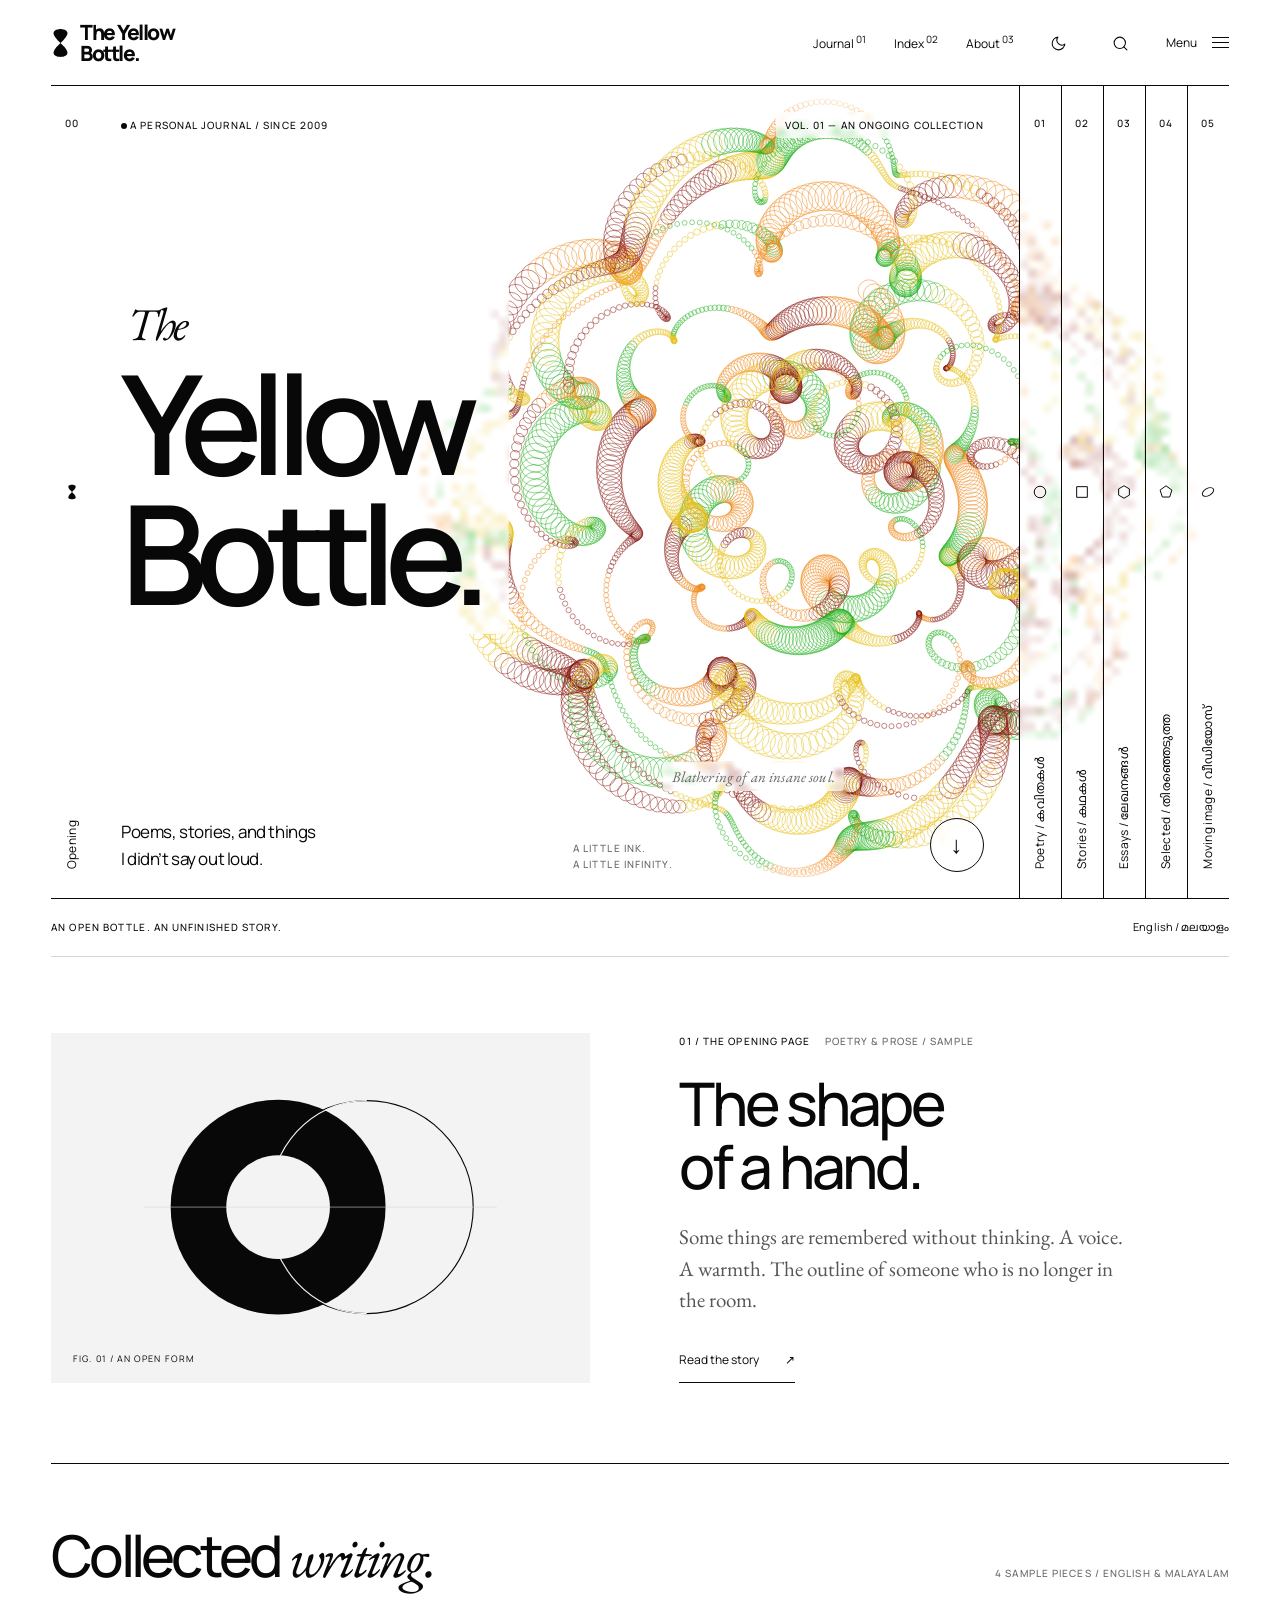
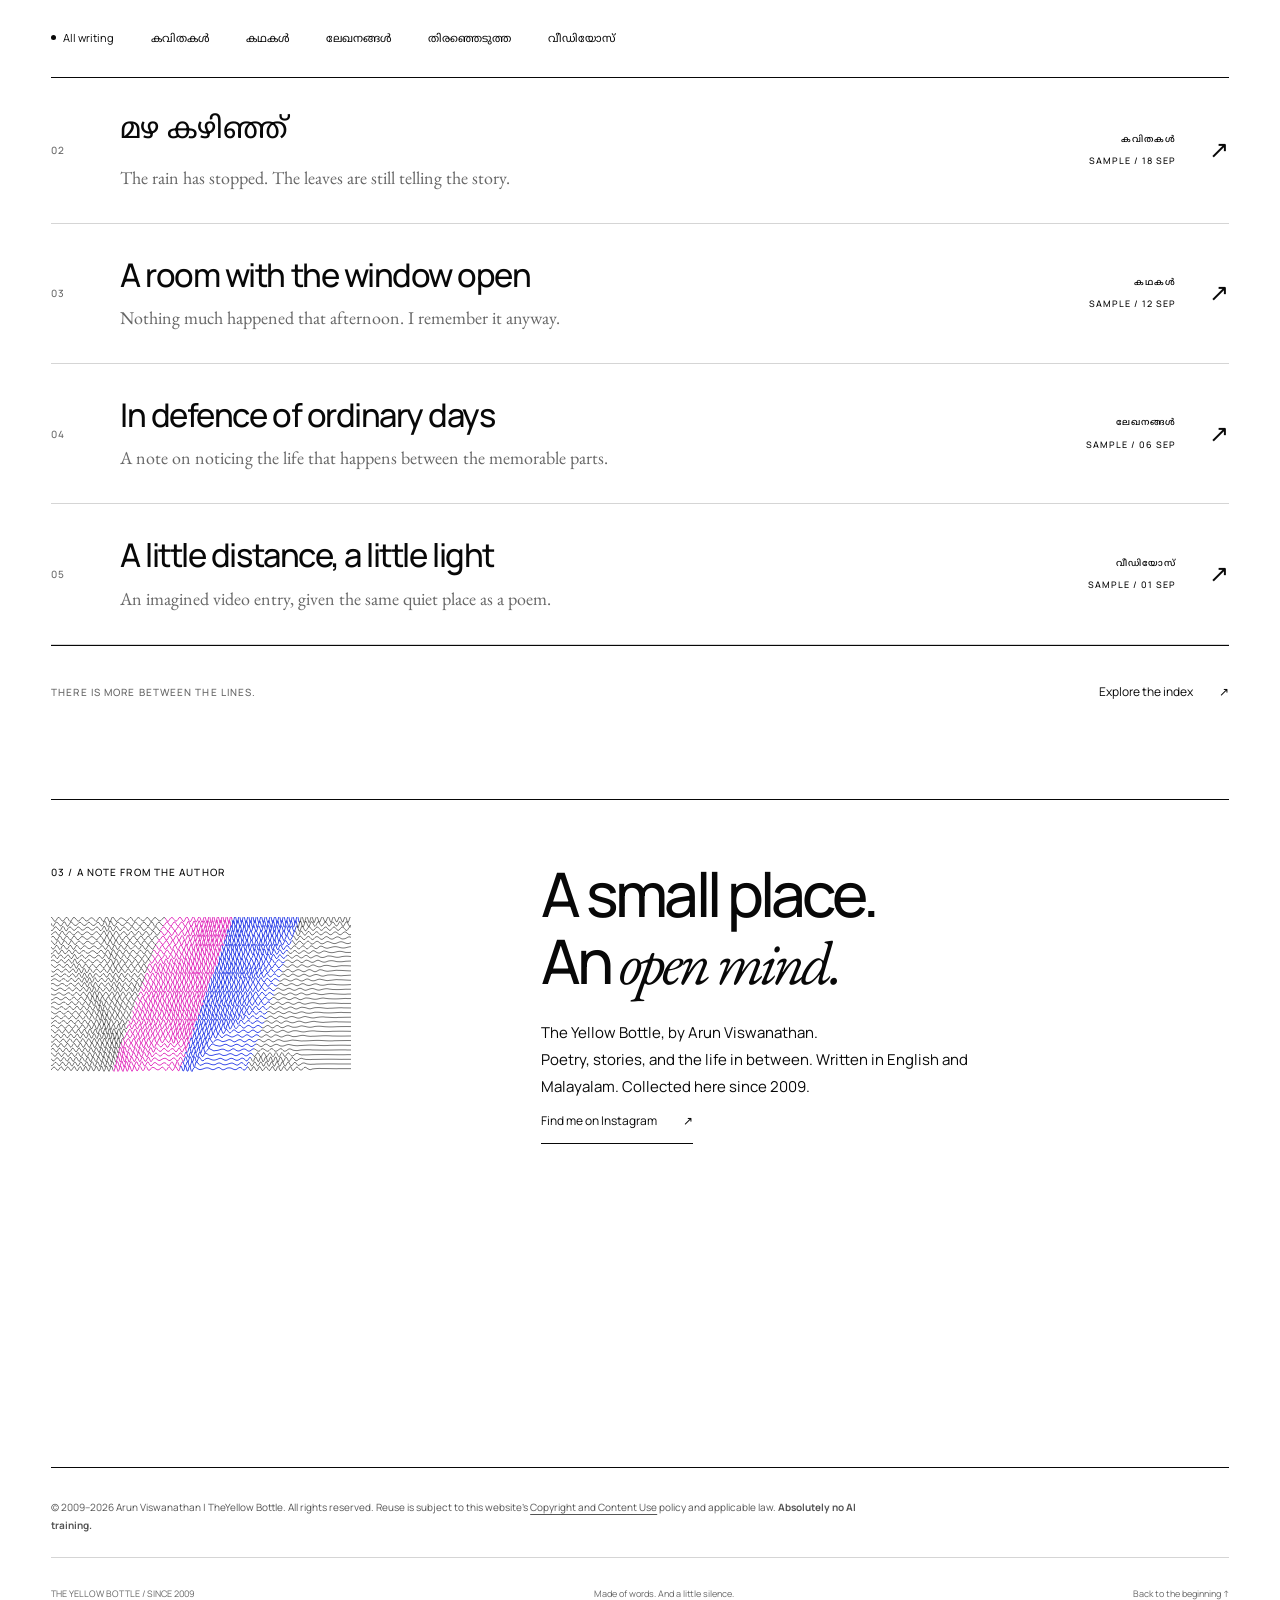
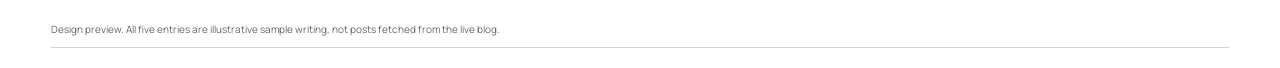
==== commit d7512536: "Move stickers to posts: a dock that follows the reader and opens on hover; pin anywhere on the post," ====
--- a/index.html
+++ b/index.html
@@ -162,27 +162,29 @@
 .hero-topline .micro, .hero-aside, .hero-motto { padding: 5px 9px; border-radius: 3px; margin: -5px -9px; }
 .hero-description { padding: 8px 12px; margin: -8px -12px; border-radius: 3px; }
 .hero .round-link { background: var(--glass); -webkit-backdrop-filter: blur(10px); backdrop-filter: blur(10px); }
-/* Reader stickers on the opening drawing (src/stickers.js). */
-.sticker-layer { position: absolute; inset: 0; z-index: 2; pointer-events: none; transition: opacity .2s ease; }
-.hero:has(.panel-opening:not(.is-active)) .sticker-layer { opacity: 0; visibility: hidden; }
-.sticker { position: absolute; width: 34px; height: 34px; margin: -17px 0 0 -17px; display: grid; place-items: center; border-radius: 50%; color: var(--c); background: color-mix(in srgb, var(--paper) 70%, transparent); border: 1.5px solid color-mix(in srgb, var(--c) 85%, transparent); animation: sticker-in .5s var(--ease-out) both; }
+/* Reader stickers on posts (src/stickers.js): a dock that follows the reader and opens on hover. */
+.reading-page.has-stickers { position: relative; }
+.sticker-layer { position: absolute; inset: 0; z-index: 3; pointer-events: none; }
+.sticker { position: absolute; width: 34px; height: 34px; margin: -17px 0 0 -17px; display: grid; place-items: center; border-radius: 50%; color: var(--c); background: color-mix(in srgb, var(--paper) 78%, transparent); border: 1.5px solid color-mix(in srgb, var(--c) 85%, transparent); animation: sticker-in .5s var(--ease-out) both; }
 .sticker svg { width: 17px; height: 17px; }
 .sticker.is-mine { pointer-events: auto; cursor: pointer; box-shadow: 0 0 0 3px color-mix(in srgb, var(--c) 25%, transparent); }
 @keyframes sticker-in { from { opacity: 0; transform: scale(.6); } to { opacity: 1; transform: none; } }
-.hero.is-placing, .hero.is-placing .hero-backdrop { cursor: crosshair; }
-.sticker-control { position: relative; pointer-events: auto; margin-left: auto; }
-.sticker-control * { pointer-events: auto; }
-.sticker-toggle { display: inline-flex; align-items: center; gap: 8px; height: 36px; padding: 0 14px 0 11px; border: 1px solid var(--ink); border-radius: 36px; font: 500 11px/1 var(--sans); letter-spacing: .04em; background: var(--glass); transition: background .25s, color .25s; }
-.sticker-toggle svg { width: 15px; height: 15px; }
-.sticker-toggle:hover, .sticker-toggle:focus-visible, .sticker-toggle[aria-expanded="true"] { background: var(--ink); color: var(--paper); }
-.sticker-tray { position: absolute; right: 0; bottom: calc(100% + 10px); width: 250px; padding: 14px; background: var(--paper); border: 1px solid var(--ink); z-index: 5; }
-.sticker-tray[hidden] { display: none; }
+body.is-placing .reading-page { cursor: crosshair; }
+.sticker-dock { position: fixed; right: 24px; bottom: 24px; z-index: 40; display: flex; flex-direction: column; align-items: flex-end; gap: 10px; }
+.sticker-dock[hidden] { display: none; }
+.sticker-toggle { position: relative; width: 48px; height: 48px; display: grid; place-items: center; border-radius: 50%; border: 1px solid var(--ink); background: color-mix(in srgb, var(--paper) 85%, transparent); -webkit-backdrop-filter: blur(8px); backdrop-filter: blur(8px); transition: background .25s, color .25s; }
+.sticker-toggle svg { width: 20px; height: 20px; }
+.sticker-count { position: absolute; top: -4px; right: -4px; min-width: 18px; height: 18px; padding: 0 4px; border-radius: 9px; background: var(--ink); color: var(--paper); font: 600 10px/18px var(--sans); text-align: center; }
+.sticker-dock:hover .sticker-toggle, .sticker-dock.is-open .sticker-toggle, .sticker-toggle:focus-visible { background: var(--ink); color: var(--paper); }
+.sticker-tray { order: -1; display: none; width: 250px; padding: 14px; background: var(--paper); border: 1px solid var(--ink); }
+.sticker-dock:hover .sticker-tray, .sticker-dock.is-open .sticker-tray, .sticker-dock:focus-within .sticker-tray { display: block; }
 .sticker-kinds { display: grid; grid-template-columns: repeat(6, 1fr); gap: 6px; margin: 10px 0 8px; }
 .sticker-kinds button { aspect-ratio: 1; display: grid; place-items: center; color: var(--c); border: 1px solid var(--line); border-radius: 50%; transition: background .25s, border-color .25s; }
 .sticker-kinds button svg { width: 18px; height: 18px; }
 .sticker-kinds button:hover, .sticker-kinds button[aria-pressed="true"] { border-color: var(--c); background: color-mix(in srgb, var(--c) 14%, transparent); }
 .sticker-note { min-height: 1.4em; font-size: 9px; }
-@media (max-width: 760px) { .sticker-toggle span { font-size: 10px; } .sticker-tray { width: 230px; } }
+@media (max-width: 760px) { .sticker-dock { right: 14px; bottom: 14px; } .sticker-tray { width: 230px; } }
+@media print { .sticker-dock, .sticker-layer { display: none !important; } }
 /* When the drawing paints the glass itself (see figures.js), the CSS glass steps aside. */
 .hero.canvas-glass .hero-title, .hero.canvas-glass .hero-topline .micro, .hero.canvas-glass .hero-description, .hero.canvas-glass .hero-aside, .hero.canvas-glass .hero-motto, .hero.canvas-glass .round-link, .hero.canvas-glass .panel > .panel-tab { -webkit-backdrop-filter: none; backdrop-filter: none; background: transparent; transform: none; }
 .hero.canvas-glass .panel:not(.is-active) > .panel-tab:hover, .hero.canvas-glass .round-link:hover, .hero.canvas-glass .round-link:focus-visible { background: var(--ink); }
@@ -1630,15 +1632,14 @@
   }
 })();
 </script><script>window.TYB_STICKERS = {"demo": true};
-/* Stickers on the opening drawing, shared by every reader. Each reader may keep three.
+/* Stickers on posts, shared by every reader: a small dock follows the reader down the post and opens on hover;
+   a sticker can be pinned anywhere on the page. Each reader may keep three per post.
    Storage is a small Firebase project (Firestore + anonymous sign-in) reached over its REST API, so no SDK is loaded.
    The Firestore rules (see README) enforce the limits; this file only draws and asks. */
 (() => {
   'use strict';
   const cfg = window.TYB_STICKERS;
-  const hero = document.querySelector('.hero');
-  const bottom = hero && hero.querySelector('.hero-bottom');
-  if (!cfg || !hero || !bottom || !window.fetch) return;
+  if (!cfg || !window.fetch) return;
 
   const LIMIT = 3;
   const line = (d) => `<svg viewBox="0 0 24 24" fill="none" stroke="currentColor" stroke-width="1.5" stroke-linecap="round" stroke-linejoin="round" aria-hidden="true">${d}</svg>`;
@@ -1659,7 +1660,7 @@
       const key = 'tyb-stickers-demo';
       return {
         uid: async () => 'me',
-        list: async () => read(key) || [],
+        list: async (post) => (read(key) || []).filter((o) => o.post === post),
         put: async (s) => { const all = (read(key) || []).filter((o) => o.id !== s.id); all.push(s); write(key, all); },
         remove: async (id) => write(key, (read(key) || []).filter((o) => o.id !== id)),
       };
@@ -1686,16 +1687,17 @@
     return {
       uid: async () => (await token()).uid,
       known: () => auth && auth.uid,
-      list: async () => {
-        const r = await fetch(`${base}/stickers?pageSize=300`, { cache: 'no-store' });
+      list: async (post) => {
+        const r = await fetch(`${base}:runQuery`, { method: 'POST', cache: 'no-store', headers: { 'Content-Type': 'application/json' }, body: JSON.stringify({ structuredQuery: {
+          from: [{ collectionId: 'stickers' }], where: { fieldFilter: { field: { fieldPath: 'post' }, op: 'EQUAL', value: { stringValue: post } } }, limit: 300,
+        } }) });
         if (!r.ok) throw new Error('read');
-        const d = await r.json();
-        return (d.documents || []).map((doc) => ({ id: doc.name.split('/').pop(), uid: doc.fields.uid?.stringValue, kind: doc.fields.kind?.stringValue, x: num(doc.fields.x), y: num(doc.fields.y), t: doc.fields.t?.timestampValue || '' }));
+        return (await r.json()).filter((row) => row.document).map(({ document: doc }) => ({ id: doc.name.split('/').pop(), uid: doc.fields.uid?.stringValue, post: doc.fields.post?.stringValue, kind: doc.fields.kind?.stringValue, x: num(doc.fields.x), y: num(doc.fields.y) }));
       },
       put: async (s) => {
         const a = await token();
         const r = await fetch(`${base}:commit`, { method: 'POST', headers: { 'Content-Type': 'application/json', Authorization: 'Bearer ' + a.id }, body: JSON.stringify({ writes: [{
-          update: { name: docName(s.id), fields: { uid: { stringValue: a.uid }, kind: { stringValue: s.kind }, x: { doubleValue: s.x }, y: { doubleValue: s.y } } },
+          update: { name: docName(s.id), fields: { uid: { stringValue: a.uid }, post: { stringValue: s.post }, kind: { stringValue: s.kind }, x: { doubleValue: s.x }, y: { doubleValue: s.y } } },
           updateTransforms: [{ fieldPath: 't', setToServerValue: 'REQUEST_TIME' }],
         }] }) });
         if (!r.ok) throw new Error(r.status === 403 ? 'wait' : 'write');
@@ -1708,79 +1710,94 @@
     };
   })();
 
-  const layer = document.createElement('div');
-  layer.className = 'sticker-layer';
-  hero.append(layer);
-  const control = document.createElement('div');
-  control.className = 'sticker-control';
-  control.innerHTML = `<button type="button" class="sticker-toggle" aria-expanded="false">${KINDS.spark.svg}<span>Leave a sticker</span></button><div class="sticker-tray" hidden="hidden"><p class="micro">Pick one, then tap the drawing.</p><div class="sticker-kinds">${Object.entries(KINDS).map(([k, v]) => `<button type="button" data-kind="${k}" style="--c:${v.color}" aria-label="${v.label}">${v.svg}</button>`).join('')}</div><p class="sticker-note micro muted" aria-live="polite"></p></div>`;
-  bottom.querySelector('.hero-aside')?.after(control);
-  const toggle = control.querySelector('.sticker-toggle'), tray = control.querySelector('.sticker-tray'), note = control.querySelector('.sticker-note');
-
-  let all = [], me = store.known ? store.known() : 'me', picking = null;
-  const mine = () => all.filter((s) => s.uid === me);
-  const say = (text) => { note.textContent = text; };
-  const draw = () => {
-    layer.replaceChildren(...all.filter((s) => KINDS[s.kind] && s.x >= 0 && s.x <= 1 && s.y >= 0 && s.y <= 1).map((s) => {
-      const el = document.createElement(s.uid === me ? 'button' : 'span');
-      el.className = 'sticker' + (s.uid === me ? ' is-mine' : '');
-      el.style.left = (s.x * 100) + '%';
-      el.style.top = (s.y * 100) + '%';
-      el.style.setProperty('--c', KINDS[s.kind].color);
-      el.innerHTML = KINDS[s.kind].svg;
-      if (s.uid === me) {
-        el.type = 'button';
-        el.setAttribute('aria-label', 'Remove your ' + KINDS[s.kind].label.toLowerCase() + ' sticker');
-        el.title = 'Your sticker: tap to remove';
-        el.addEventListener('click', async (event) => {
-          event.stopPropagation();
-          try { await store.remove(s.id); all = all.filter((o) => o.id !== s.id); draw(); say('Removed.'); } catch { say('Could not remove it just now.'); }
-        });
+  const note = (dock, text) => { dock.querySelector('.sticker-note').textContent = text; };
+  const attach = (page) => {
+    if (!page || page.dataset.stickers || page.closest('[hidden]')) return;
+    const post = page.dataset.postId || (document.body.dataset.preview === 'true' ? 'preview' : '');
+    if (!/^[0-9]+$/.test(post) && post !== 'preview') return;
+    page.dataset.stickers = 'true';
+    page.classList.add('has-stickers');
+    const layer = document.createElement('div');
+    layer.className = 'sticker-layer';
+    page.append(layer);
+    // The dock: minimised to a small round button that stays in view; it opens on hover or tap.
+    const dock = document.createElement('div');
+    dock.className = 'sticker-dock';
+    dock.innerHTML = `<button type="button" class="sticker-toggle" aria-expanded="false" aria-label="Leave a sticker">${KINDS.spark.svg}<span class="sticker-count"></span></button><div class="sticker-tray"><p class="micro">Leave a sticker</p><div class="sticker-kinds">${Object.entries(KINDS).map(([k, v]) => `<button type="button" data-kind="${k}" style="--c:${v.color}" aria-label="${v.label}">${v.svg}</button>`).join('')}</div><p class="sticker-note micro muted" aria-live="polite">Pick one, then tap anywhere on the post.</p></div>`;
+    document.body.append(dock);
+    const toggle = dock.querySelector('.sticker-toggle');
+    let all = [], me = store.known ? store.known() : 'me', picking = null;
+    const mine = () => all.filter((s) => s.uid === me);
+    const draw = () => {
+      layer.replaceChildren(...all.filter((s) => KINDS[s.kind] && s.x >= 0 && s.x <= 1 && s.y >= 0 && s.y <= 1).map((s) => {
+        const own = s.uid === me, el = document.createElement(own ? 'button' : 'span');
+        el.className = 'sticker' + (own ? ' is-mine' : '');
+        el.style.left = (s.x * 100) + '%';
+        el.style.top = (s.y * 100) + '%';
+        el.style.setProperty('--c', KINDS[s.kind].color);
+        el.innerHTML = KINDS[s.kind].svg;
+        if (own) {
+          el.type = 'button';
+          el.setAttribute('aria-label', 'Remove your ' + KINDS[s.kind].label.toLowerCase() + ' sticker');
+          el.title = 'Your sticker: tap to remove';
+          el.addEventListener('click', async (event) => {
+            event.stopPropagation();
+            try { await store.remove(s.id); all = all.filter((o) => o.id !== s.id); draw(); note(dock, 'Removed.'); } catch { note(dock, 'Could not remove it just now.'); }
+          });
+        }
+        return el;
+      }));
+      const left = Math.max(0, LIMIT - mine().length);
+      dock.querySelector('.sticker-count').textContent = left;
+      toggle.setAttribute('aria-label', `Leave a sticker (${left} left)`);
+    };
+    const refresh = async () => { try { all = await store.list(post); draw(); } catch { /* keep what is shown */ } };
+    const stop = () => { picking = null; document.body.classList.remove('is-placing'); dock.querySelectorAll('[data-kind]').forEach((b) => b.removeAttribute('aria-pressed')); };
+    toggle.addEventListener('click', () => { const open = !dock.classList.contains('is-open'); dock.classList.toggle('is-open', open); toggle.setAttribute('aria-expanded', String(open)); if (!open) stop(); });
+    dock.querySelectorAll('[data-kind]').forEach((b) => b.addEventListener('click', () => {
+      if (mine().length >= LIMIT) { note(dock, 'You have placed all three here. Tap one of yours to remove it.'); return; }
+      stop();
+      picking = b.dataset.kind;
+      b.setAttribute('aria-pressed', 'true');
+      document.body.classList.add('is-placing');
+      note(dock, 'Now tap anywhere on the post.');
+    }));
+    document.addEventListener('keydown', (event) => { if (event.key === 'Escape' && picking) { stop(); note(dock, 'Pick one, then tap anywhere on the post.'); } });
+    page.addEventListener('click', async (event) => {
+      if (!picking || event.target.closest('.sticker-dock, .sticker, .post-actions, .comments, .read-more, iframe')) return;
+      event.preventDefault();
+      const box = page.getBoundingClientRect();
+      const x = Math.round(((event.clientX - box.left) / box.width) * 1000) / 1000, y = Math.round(((event.clientY - box.top) / box.height) * 10000) / 10000;
+      const kind = picking;
+      stop();
+      try {
+        me = await store.uid();
+        const used = new Set(mine().map((s) => s.id));
+        const slot = [0, 1, 2].map((n) => `${me}_${post}_${n}`).find((id) => !used.has(id));
+        if (!slot) { note(dock, 'You have placed all three here. Tap one of yours to remove it.'); return; }
+        const sticker = { id: slot, uid: me, post, kind, x, y };
+        await store.put(sticker);
+        all = all.filter((o) => o.id !== slot).concat(sticker);
+        draw();
+        note(dock, mine().length >= LIMIT ? 'Pinned. That was your last one here.' : 'Pinned. Everyone can see it.');
+      } catch (error) {
+        note(dock, error.message === 'wait' ? 'Too quick. Try again in half a minute.' : 'Could not save it just now.');
       }
-      return el;
-    }));
-    toggle.querySelector('span').textContent = `Leave a sticker (${Math.max(0, LIMIT - mine().length)})`;
-  };
-  const refresh = async () => { try { all = await store.list(); draw(); } catch { /* keep what is shown */ } };
-
-  const stop = () => { picking = null; hero.classList.remove('is-placing'); control.querySelectorAll('[data-kind]').forEach((b) => b.removeAttribute('aria-pressed')); };
-  toggle.addEventListener('click', () => {
-    tray.hidden = !tray.hidden;
-    toggle.setAttribute('aria-expanded', String(!tray.hidden));
-    if (tray.hidden) stop(); else say(mine().length >= LIMIT ? 'You have placed all three. Tap one of yours to remove it.' : '');
-  });
-  control.querySelectorAll('[data-kind]').forEach((b) => b.addEventListener('click', () => {
-    if (mine().length >= LIMIT) { say('You have placed all three. Tap one of yours to remove it.'); return; }
-    stop();
-    picking = b.dataset.kind;
-    b.setAttribute('aria-pressed', 'true');
-    hero.classList.add('is-placing');
-    say('Now tap anywhere on the drawing.');
-  }));
-  document.addEventListener('keydown', (event) => { if (event.key === 'Escape' && picking) { stop(); say(''); } });
-  hero.addEventListener('click', async (event) => {
-    if (!picking || event.target.closest('.sticker-control, a, .panel-tab, .sticker')) return;
-    const box = hero.getBoundingClientRect();
-    const x = Math.round(((event.clientX - box.left) / box.width) * 1000) / 1000, y = Math.round(((event.clientY - box.top) / box.height) * 1000) / 1000;
-    const kind = picking;
-    stop();
-    try {
-      me = await store.uid();
-      const used = new Set(mine().map((s) => s.id));
-      const slot = [0, 1, 2].map((n) => `${me}_${n}`).find((id) => !used.has(id));
-      if (!slot) { say('You have placed all three. Tap one of yours to remove it.'); return; }
-      const sticker = { id: slot, uid: me, kind, x, y };
-      await store.put(sticker);
-      all = all.filter((o) => o.id !== slot).concat(sticker);
-      draw();
-      say(mine().length >= LIMIT ? 'Placed. That was your last one.' : 'Placed. Everyone can see it.');
-    } catch (error) {
-      say(error.message === 'wait' ? 'Too quick. Try again in half a minute.' : 'Could not save it just now.');
-    }
-  });
-
-  refresh();
-  setInterval(() => { if (!document.hidden && document.querySelector('.panel-opening.is-active')) refresh(); }, 25000);
+    }, true);
+    refresh();
+    setInterval(() => { if (!document.hidden && page.isConnected) refresh(); }, 25000);
+    // A post rebuilt by the page (after an edit in the dashboard) gets a fresh layer; drop this dock.
+    const gone = new MutationObserver(() => { if (!page.isConnected) { dock.remove(); gone.disconnect(); } });
+    gone.observe(document.body, { childList: true, subtree: true });
+  };
+  const scan = () => {
+    document.querySelectorAll('.reading-page').forEach(attach);
+    // The design preview hides and shows its reading page; the dock follows it.
+    document.querySelectorAll('.sticker-dock').forEach((dock) => { dock.hidden = !document.querySelector('.reading-page.has-stickers:not([hidden])') || !!document.querySelector('.reading-page.has-stickers')?.closest('[hidden]'); });
+  };
+  scan();
+  window.addEventListener('tyb:render', scan);
+  window.addEventListener('hashchange', () => setTimeout(scan, 50));
 })();
 </script><script>/* All entries are illustrative specimens from the supplied mockup, not live posts. */
 (() => {
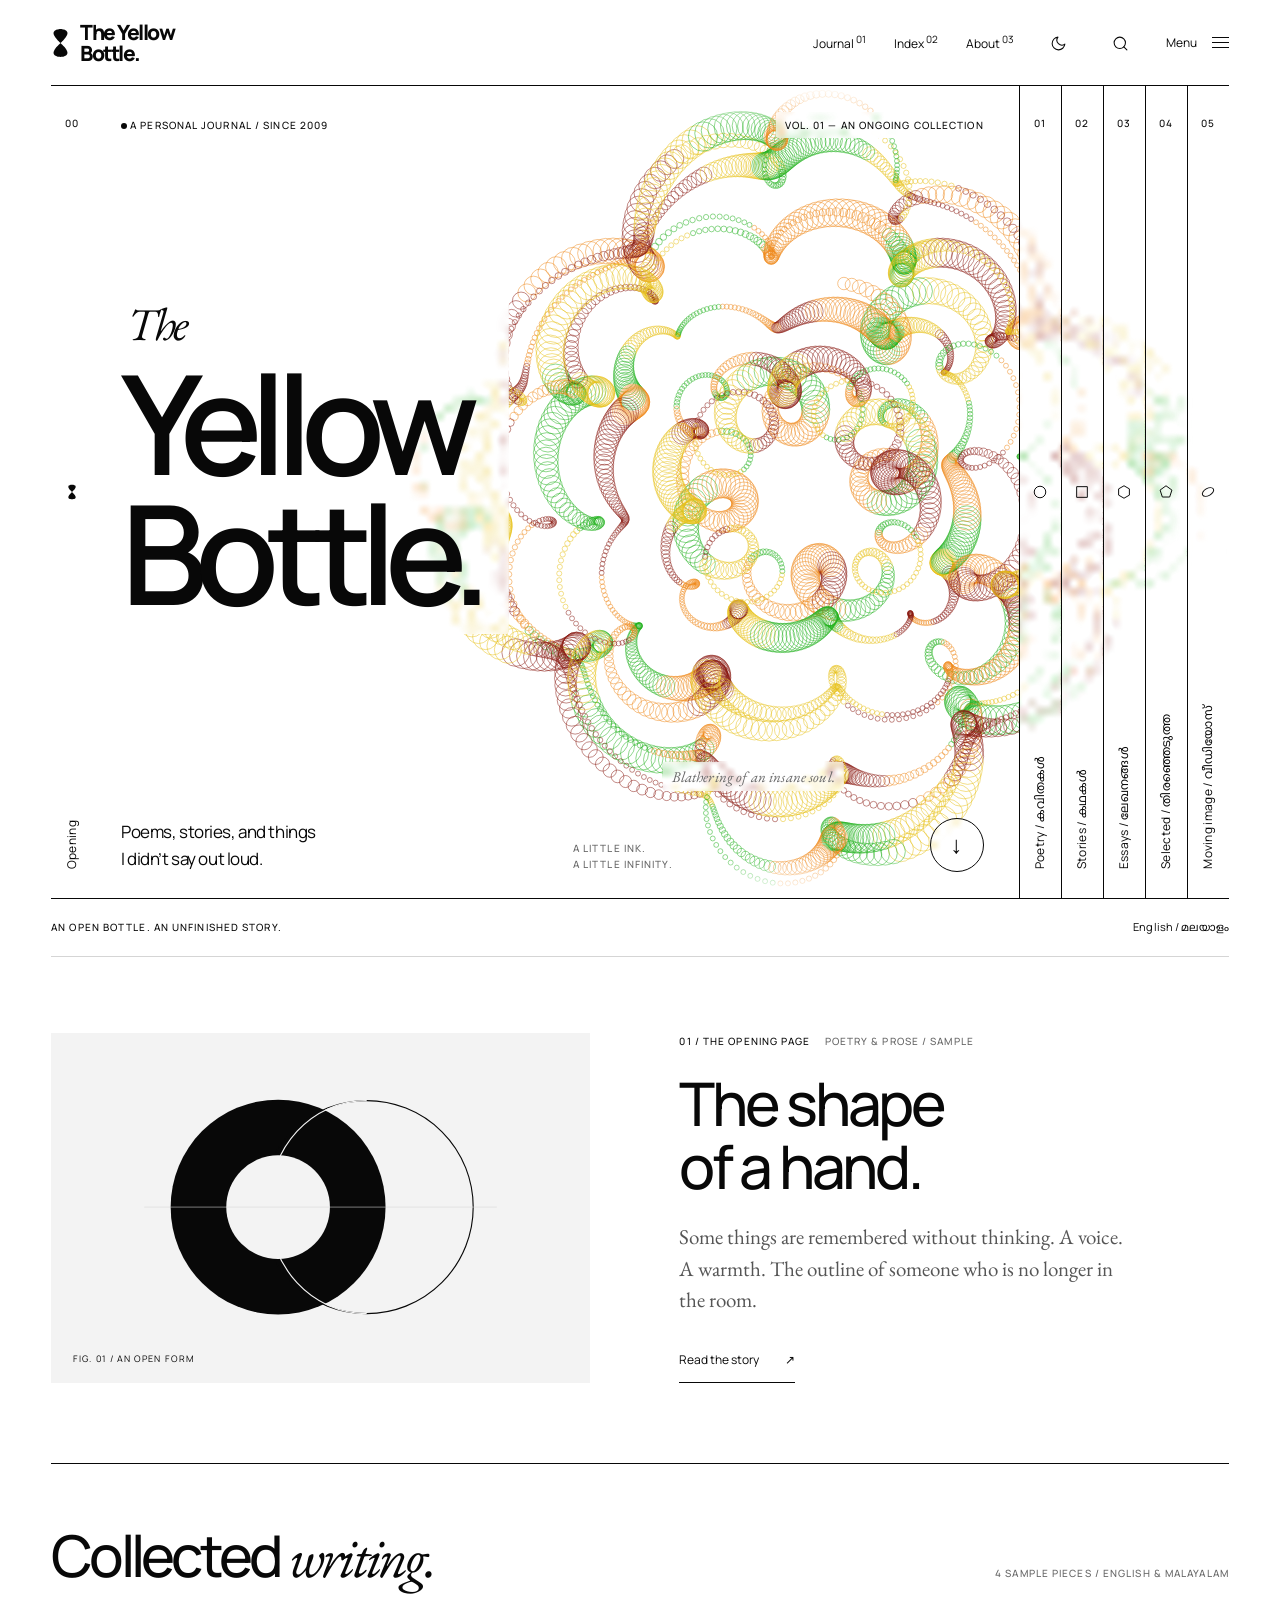
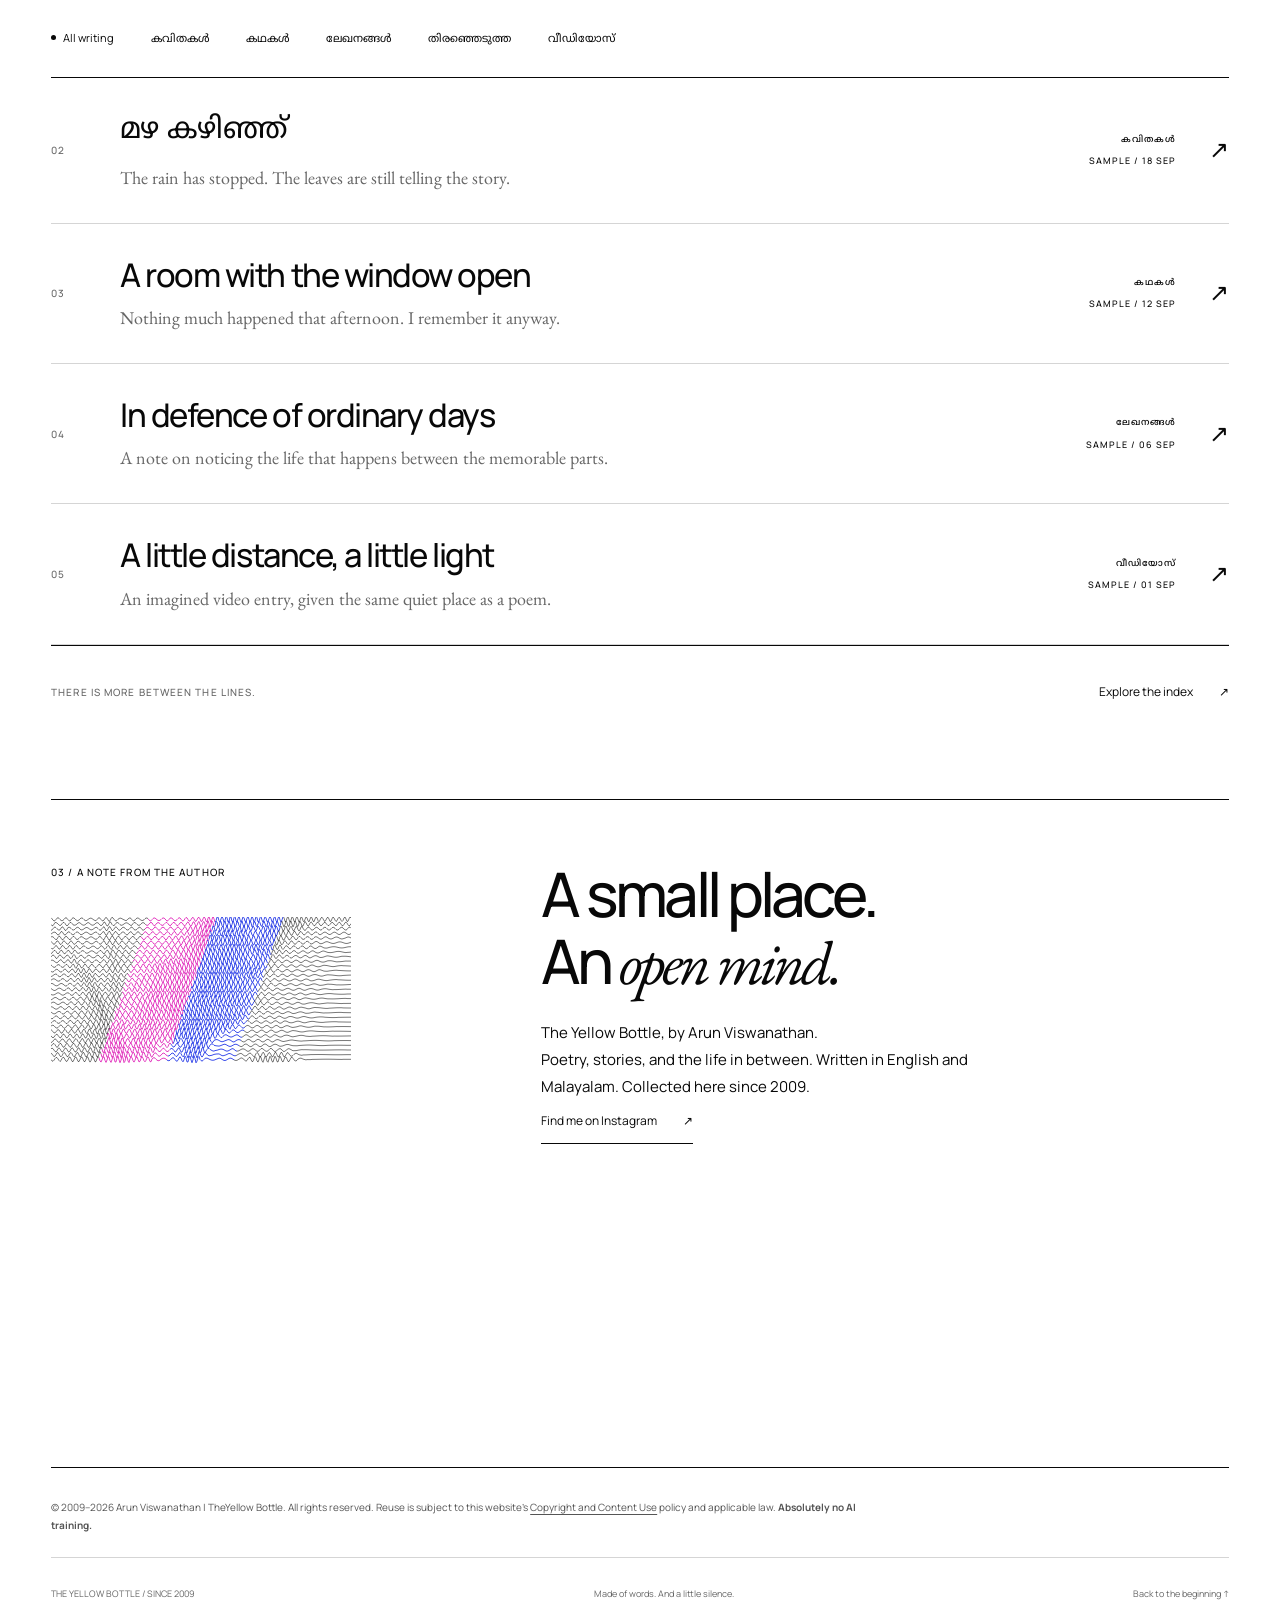
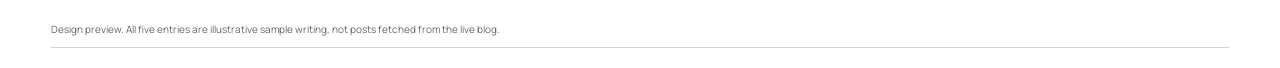
==== commit 5c6694c4: "Anchor stickers to the words they were pinned by, so they stay put on every screen width; fit the st" ====
--- a/index.html
+++ b/index.html
@@ -165,8 +165,8 @@
 /* Reader stickers on posts (src/stickers.js): a dock that follows the reader and opens on hover. */
 .reading-page.has-stickers { position: relative; }
 .sticker-layer { position: absolute; inset: 0; z-index: 3; pointer-events: none; }
-.sticker { position: absolute; width: 34px; height: 34px; margin: -17px 0 0 -17px; display: grid; place-items: center; border-radius: 50%; color: var(--c); background: color-mix(in srgb, var(--paper) 78%, transparent); border: 1.5px solid color-mix(in srgb, var(--c) 85%, transparent); animation: sticker-in .5s var(--ease-out) both; }
-.sticker svg { width: 17px; height: 17px; }
+.sticker { position: absolute; width: 28px; height: 28px; margin: -14px 0 0 -14px; display: grid; place-items: center; border-radius: 50%; color: var(--c); background: color-mix(in srgb, var(--paper) 78%, transparent); border: 1.5px solid color-mix(in srgb, var(--c) 85%, transparent); animation: sticker-in .5s var(--ease-out) both; }
+.sticker svg { width: 15px; height: 15px; }
 .sticker.is-mine { pointer-events: auto; cursor: pointer; box-shadow: 0 0 0 3px color-mix(in srgb, var(--c) 25%, transparent); }
 @keyframes sticker-in { from { opacity: 0; transform: scale(.6); } to { opacity: 1; transform: none; } }
 body.is-placing .reading-page { cursor: crosshair; }
@@ -176,14 +176,14 @@
 .sticker-toggle svg { width: 20px; height: 20px; }
 .sticker-count { position: absolute; top: -4px; right: -4px; min-width: 18px; height: 18px; padding: 0 4px; border-radius: 9px; background: var(--ink); color: var(--paper); font: 600 10px/18px var(--sans); text-align: center; }
 .sticker-dock:hover .sticker-toggle, .sticker-dock.is-open .sticker-toggle, .sticker-toggle:focus-visible { background: var(--ink); color: var(--paper); }
-.sticker-tray { order: -1; display: none; width: 250px; padding: 14px; background: var(--paper); border: 1px solid var(--ink); }
+.sticker-tray { order: -1; display: none; box-sizing: border-box; width: min(250px, calc(100vw - 28px)); padding: 14px; background: var(--paper); border: 1px solid var(--ink); }
 .sticker-dock:hover .sticker-tray, .sticker-dock.is-open .sticker-tray, .sticker-dock:focus-within .sticker-tray { display: block; }
-.sticker-kinds { display: grid; grid-template-columns: repeat(6, 1fr); gap: 6px; margin: 10px 0 8px; }
-.sticker-kinds button { aspect-ratio: 1; display: grid; place-items: center; color: var(--c); border: 1px solid var(--line); border-radius: 50%; transition: background .25s, border-color .25s; }
+.sticker-kinds { display: grid; grid-template-columns: repeat(6, minmax(0, 1fr)); gap: 6px; margin: 10px 0 8px; }
+.sticker-kinds button { width: 100%; min-width: 0; padding: 0; aspect-ratio: 1; display: grid; place-items: center; color: var(--c); border: 1px solid var(--line); border-radius: 50%; transition: background .25s, border-color .25s; }
 .sticker-kinds button svg { width: 18px; height: 18px; }
 .sticker-kinds button:hover, .sticker-kinds button[aria-pressed="true"] { border-color: var(--c); background: color-mix(in srgb, var(--c) 14%, transparent); }
 .sticker-note { min-height: 1.4em; font-size: 9px; }
-@media (max-width: 760px) { .sticker-dock { right: 14px; bottom: 14px; } .sticker-tray { width: 230px; } }
+@media (max-width: 760px) { .sticker-dock { right: 14px; bottom: 14px; } .sticker-tray { width: min(250px, calc(100vw - 28px)); } }
 @media print { .sticker-dock, .sticker-layer { display: none !important; } }
 /* When the drawing paints the glass itself (see figures.js), the CSS glass steps aside. */
 .hero.canvas-glass .hero-title, .hero.canvas-glass .hero-topline .micro, .hero.canvas-glass .hero-description, .hero.canvas-glass .hero-aside, .hero.canvas-glass .hero-motto, .hero.canvas-glass .round-link, .hero.canvas-glass .panel > .panel-tab { -webkit-backdrop-filter: none; backdrop-filter: none; background: transparent; transform: none; }
@@ -1710,6 +1710,26 @@
     };
   })();
 
+  // Stickers are anchored to the text, not to page coordinates, so they stay by the same word on every screen width.
+  // y = position of the nearest character within the post's text (0..1); x = sideways offset from that character,
+  // as a share of the text column's width (0.5 means directly on it).
+  const textNodes = (body) => {
+    const out = [], walk = document.createTreeWalker(body, NodeFilter.SHOW_TEXT, { acceptNode: (n) => n.parentElement.closest('script, style, noscript') || !n.data.trim() ? NodeFilter.FILTER_REJECT : NodeFilter.FILTER_ACCEPT });
+    let total = 0;
+    for (let n = walk.nextNode(); n; n = walk.nextNode()) { out.push({ n, start: total }); total += n.data.length; }
+    return { nodes: out, total };
+  };
+  const caretAt = (x, y) => {
+    if (document.caretPositionFromPoint) { const c = document.caretPositionFromPoint(x, y); return c && { node: c.offsetNode, offset: c.offset }; }
+    if (document.caretRangeFromPoint) { const r = document.caretRangeFromPoint(x, y); return r && { node: r.startContainer, offset: r.startOffset }; }
+    return null;
+  };
+  const charRect = (node, offset) => {
+    const range = document.createRange(), len = node.data.length;
+    const a = Math.min(Math.max(0, offset), Math.max(0, len - 1));
+    range.setStart(node, a); range.setEnd(node, Math.min(len, a + 1));
+    return range.getClientRects()[0] || range.getBoundingClientRect();
+  };
   const note = (dock, text) => { dock.querySelector('.sticker-note').textContent = text; };
   const attach = (page) => {
     if (!page || page.dataset.stickers || page.closest('[hidden]')) return;
@@ -1728,12 +1748,24 @@
     const toggle = dock.querySelector('.sticker-toggle');
     let all = [], me = store.known ? store.known() : 'me', picking = null;
     const mine = () => all.filter((s) => s.uid === me);
+    const body = page.querySelector('.article-body') || page;
     const draw = () => {
-      layer.replaceChildren(...all.filter((s) => KINDS[s.kind] && s.x >= 0 && s.x <= 1 && s.y >= 0 && s.y <= 1).map((s) => {
+      const { nodes, total } = textNodes(body), pageBox = page.getBoundingClientRect(), bodyBox = body.getBoundingClientRect();
+      const place = (s) => {
+        if (!nodes.length) return null;
+        const at = Math.min(total - 1, Math.round(s.y * total));
+        const hit = nodes.find((item, i) => i === nodes.length - 1 || nodes[i + 1].start > at);
+        const r = charRect(hit.n, at - hit.start);
+        if (!r || (!r.width && !r.height)) return null;
+        // Sit on the top edge of the line, in the gap above the word, so the word itself stays readable.
+        const left = Math.min(pageBox.width - 12, Math.max(12, r.left - pageBox.left + (s.x - .5) * bodyBox.width));
+        return { left, top: r.top - pageBox.top - 3 };
+      };
+      layer.replaceChildren(...all.filter((s) => KINDS[s.kind] && s.x >= 0 && s.x <= 1 && s.y >= 0 && s.y <= 1).map((s) => ({ s, at: place(s) })).filter((o) => o.at).map(({ s, at }) => {
         const own = s.uid === me, el = document.createElement(own ? 'button' : 'span');
         el.className = 'sticker' + (own ? ' is-mine' : '');
-        el.style.left = (s.x * 100) + '%';
-        el.style.top = (s.y * 100) + '%';
+        el.style.left = at.left + 'px';
+        el.style.top = at.top + 'px';
         el.style.setProperty('--c', KINDS[s.kind].color);
         el.innerHTML = KINDS[s.kind].svg;
         if (own) {
@@ -1766,8 +1798,15 @@
     page.addEventListener('click', async (event) => {
       if (!picking || event.target.closest('.sticker-dock, .sticker, .post-actions, .comments, .read-more, iframe')) return;
       event.preventDefault();
-      const box = page.getBoundingClientRect();
-      const x = Math.round(((event.clientX - box.left) / box.width) * 1000) / 1000, y = Math.round(((event.clientY - box.top) / box.height) * 10000) / 10000;
+      // Find the character nearest the tap inside the text column, then remember how far to the side the tap was.
+      const bodyBox = body.getBoundingClientRect();
+      const cx = Math.min(bodyBox.right - 2, Math.max(bodyBox.left + 2, event.clientX)), cy = Math.min(bodyBox.bottom - 2, Math.max(bodyBox.top + 2, event.clientY));
+      const { nodes, total } = textNodes(body), caret = caretAt(cx, cy);
+      const hit = caret && nodes.find((item) => item.n === caret.node);
+      if (!hit || !total) { note(dock, 'Tap closer to the writing.'); return; }
+      const r = charRect(hit.n, caret.offset);
+      const y = Math.round(((hit.start + Math.min(caret.offset, hit.n.data.length - 1)) / total) * 1e6) / 1e6;
+      const x = Math.round(Math.min(1, Math.max(0, .5 + (event.clientX - r.left) / bodyBox.width)) * 1e4) / 1e4;
       const kind = picking;
       stop();
       try {
@@ -1785,6 +1824,11 @@
       }
     }, true);
     refresh();
+    // Reflow (new width, reading size, fonts arriving) moves the words; move the stickers with them.
+    let queued = 0;
+    const relayout = () => { cancelAnimationFrame(queued); queued = requestAnimationFrame(draw); };
+    if ('ResizeObserver' in window) new ResizeObserver(relayout).observe(body);
+    if (document.fonts) document.fonts.ready.then(relayout);
     setInterval(() => { if (!document.hidden && page.isConnected) refresh(); }, 25000);
     // A post rebuilt by the page (after an edit in the dashboard) gets a fresh layer; drop this dock.
     const gone = new MutationObserver(() => { if (!page.isConnected) { dock.remove(); gone.disconnect(); } });
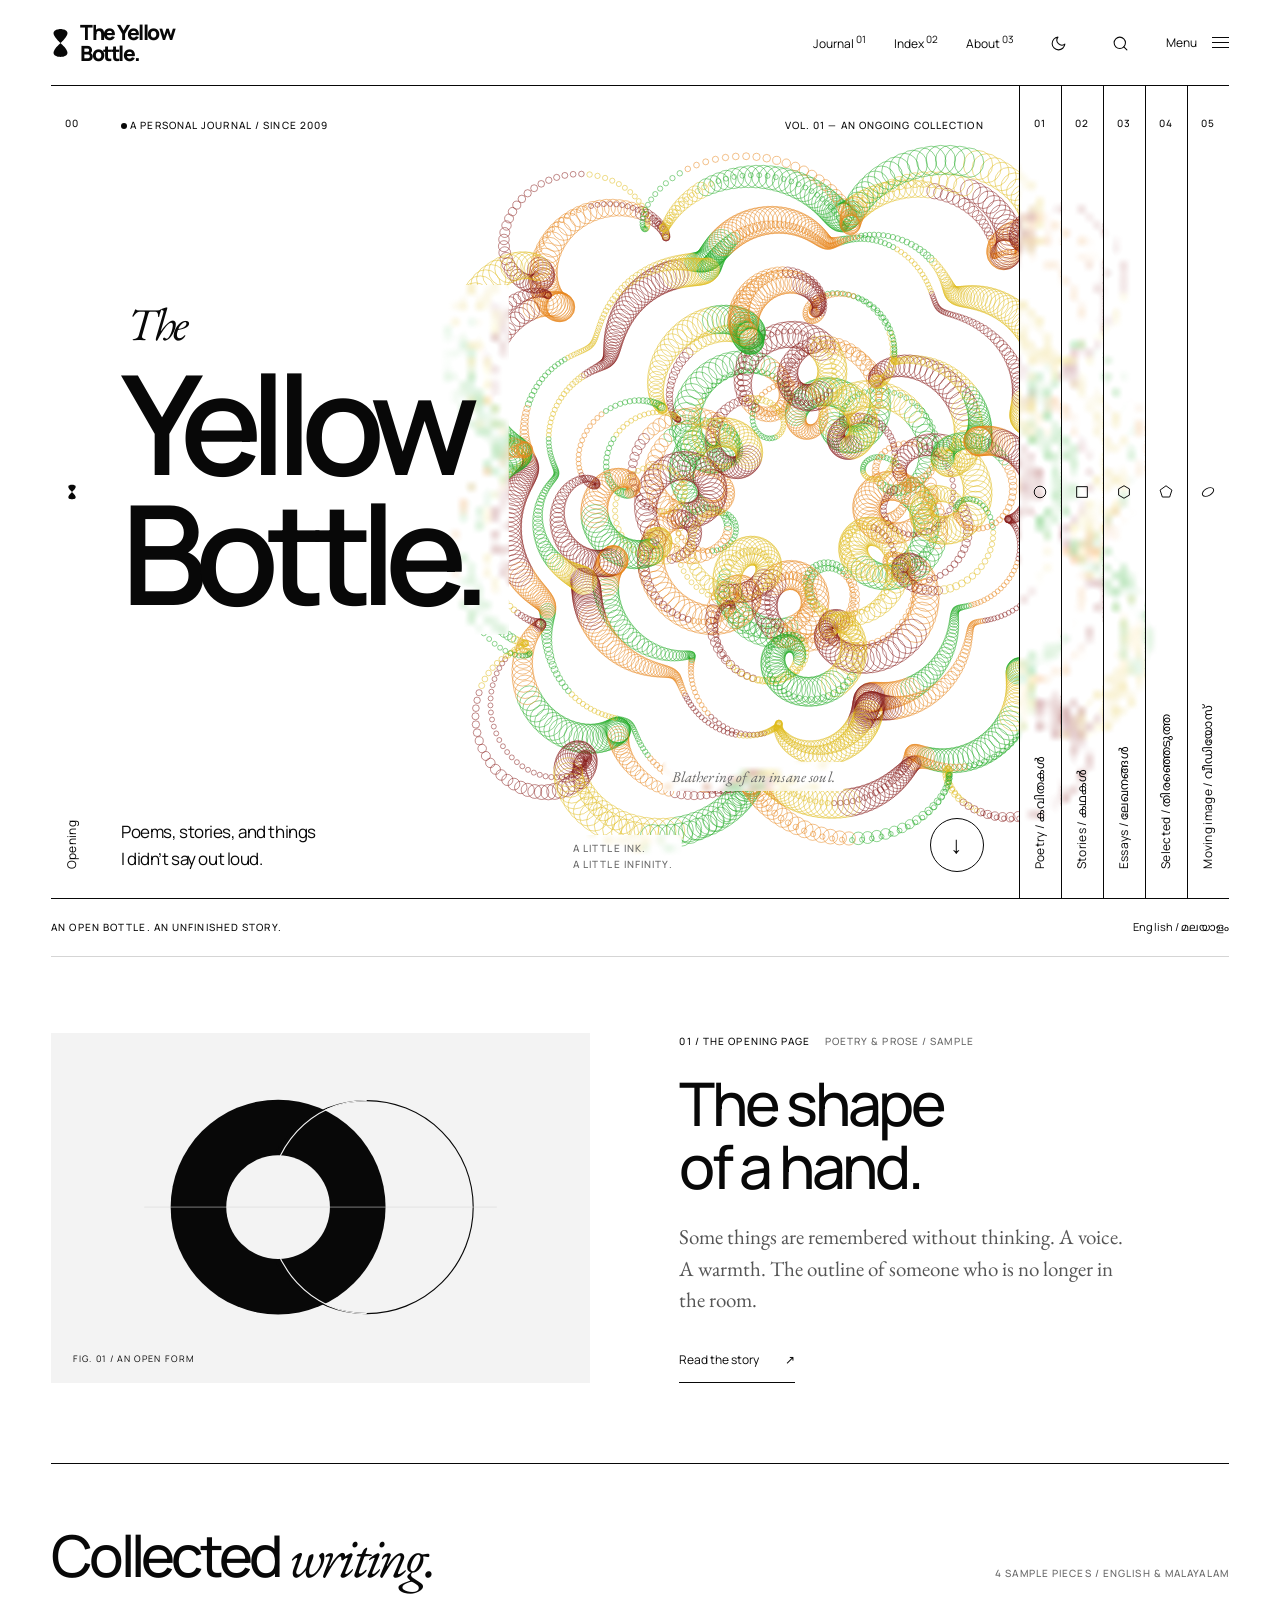
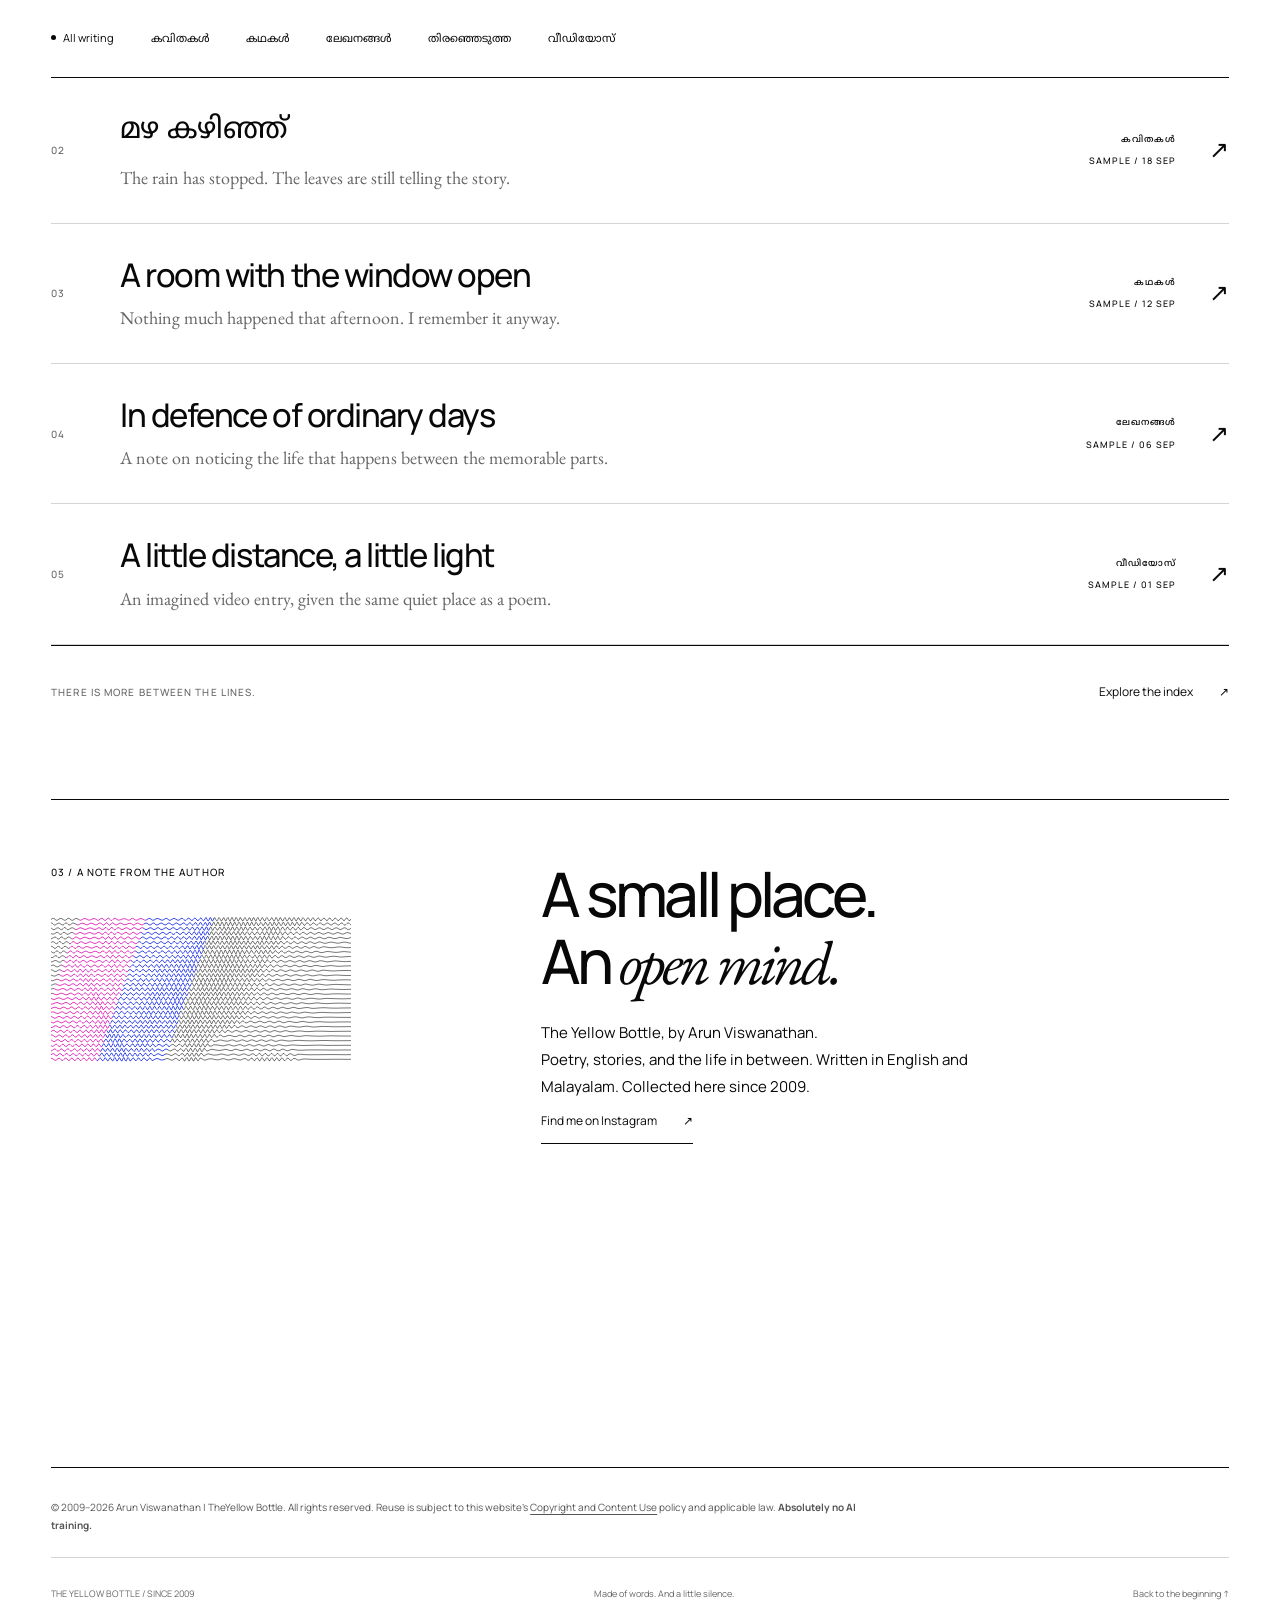
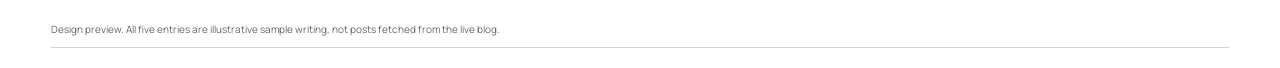
==== commit 759d68f1: "Stickers: optional one-word name shown on hover or tap, × to remove your own, tapping the dock butto" ====
--- a/index.html
+++ b/index.html
@@ -165,9 +165,17 @@
 /* Reader stickers on posts (src/stickers.js): a dock that follows the reader and opens on hover. */
 .reading-page.has-stickers { position: relative; }
 .sticker-layer { position: absolute; inset: 0; z-index: 3; pointer-events: none; }
+.sticker { pointer-events: auto; cursor: default; }
+.sticker:focus-visible { outline: 1px solid var(--c); outline-offset: 3px; }
+.sticker-tip { position: absolute; bottom: calc(100% + 6px); left: 50%; translate: -50% 0; display: none; padding: 3px 8px; white-space: nowrap; font: 500 11px/1.4 var(--sans); color: var(--paper); background: var(--ink); border-radius: 3px; }
+.sticker-x { position: absolute; top: -9px; right: -11px; width: 22px; height: 22px; display: none; place-items: center; padding: 0; border-radius: 50%; font: 15px/1 Arial, sans-serif; color: var(--paper); background: var(--ink); border: 1px solid var(--paper); cursor: pointer; }
+.sticker.is-active .sticker-tip, .sticker:focus-within .sticker-tip { display: block; }
+.sticker.is-active .sticker-x, .sticker:focus-within .sticker-x { display: grid; }
+@media (hover: hover) { .sticker:hover .sticker-tip { display: block; } .sticker:hover .sticker-x { display: grid; } }
+@media (hover: none) { .sticker-x { width: 28px; height: 28px; top: -13px; right: -15px; } }
 .sticker { position: absolute; width: 28px; height: 28px; margin: -14px 0 0 -14px; display: grid; place-items: center; border-radius: 50%; color: var(--c); background: color-mix(in srgb, var(--paper) 78%, transparent); border: 1.5px solid color-mix(in srgb, var(--c) 85%, transparent); animation: sticker-in .5s var(--ease-out) both; }
 .sticker svg { width: 15px; height: 15px; }
-.sticker.is-mine { pointer-events: auto; cursor: pointer; box-shadow: 0 0 0 3px color-mix(in srgb, var(--c) 25%, transparent); }
+.sticker.is-mine { box-shadow: 0 0 0 3px color-mix(in srgb, var(--c) 25%, transparent); }
 @keyframes sticker-in { from { opacity: 0; transform: scale(.6); } to { opacity: 1; transform: none; } }
 body.is-placing .reading-page { cursor: crosshair; }
 .sticker-dock { position: fixed; right: 24px; bottom: 24px; z-index: 40; display: flex; flex-direction: column; align-items: flex-end; gap: 10px; }
@@ -175,9 +183,12 @@
 .sticker-toggle { position: relative; width: 48px; height: 48px; display: grid; place-items: center; border-radius: 50%; border: 1px solid var(--ink); background: color-mix(in srgb, var(--paper) 85%, transparent); -webkit-backdrop-filter: blur(8px); backdrop-filter: blur(8px); transition: background .25s, color .25s; }
 .sticker-toggle svg { width: 20px; height: 20px; }
 .sticker-count { position: absolute; top: -4px; right: -4px; min-width: 18px; height: 18px; padding: 0 4px; border-radius: 9px; background: var(--ink); color: var(--paper); font: 600 10px/18px var(--sans); text-align: center; }
-.sticker-dock:hover .sticker-toggle, .sticker-dock.is-open .sticker-toggle, .sticker-toggle:focus-visible { background: var(--ink); color: var(--paper); }
+.sticker-dock.is-open .sticker-toggle, .sticker-toggle:focus-visible { background: var(--ink); color: var(--paper); }
+@media (hover: hover) { .sticker-dock:hover:not(.is-shut) .sticker-toggle { background: var(--ink); color: var(--paper); } .sticker-dock:hover:not(.is-shut) .sticker-tray { display: block; } }
 .sticker-tray { order: -1; display: none; box-sizing: border-box; width: min(250px, calc(100vw - 28px)); padding: 14px; background: var(--paper); border: 1px solid var(--ink); }
-.sticker-dock:hover .sticker-tray, .sticker-dock.is-open .sticker-tray, .sticker-dock:focus-within .sticker-tray { display: block; }
+.sticker-dock.is-open .sticker-tray { display: block; }
+.sticker-name input { box-sizing: border-box; width: 100%; height: 34px; margin: 2px 0 8px; padding: 0 10px; border: 1px solid var(--line); background: var(--paper); color: var(--ink); font: 13px var(--sans); }
+.sticker-name input:focus { outline: none; border-color: var(--ink); }
 .sticker-kinds { display: grid; grid-template-columns: repeat(6, minmax(0, 1fr)); gap: 6px; margin: 10px 0 8px; }
 .sticker-kinds button { width: 100%; min-width: 0; padding: 0; aspect-ratio: 1; display: grid; place-items: center; color: var(--c); border: 1px solid var(--line); border-radius: 50%; transition: background .25s, border-color .25s; }
 .sticker-kinds button svg { width: 18px; height: 18px; }
@@ -1692,12 +1703,12 @@
           from: [{ collectionId: 'stickers' }], where: { fieldFilter: { field: { fieldPath: 'post' }, op: 'EQUAL', value: { stringValue: post } } }, limit: 300,
         } }) });
         if (!r.ok) throw new Error('read');
-        return (await r.json()).filter((row) => row.document).map(({ document: doc }) => ({ id: doc.name.split('/').pop(), uid: doc.fields.uid?.stringValue, post: doc.fields.post?.stringValue, kind: doc.fields.kind?.stringValue, x: num(doc.fields.x), y: num(doc.fields.y) }));
+        return (await r.json()).filter((row) => row.document).map(({ document: doc }) => ({ id: doc.name.split('/').pop(), uid: doc.fields.uid?.stringValue, post: doc.fields.post?.stringValue, name: doc.fields.name?.stringValue || '', kind: doc.fields.kind?.stringValue, x: num(doc.fields.x), y: num(doc.fields.y) }));
       },
       put: async (s) => {
         const a = await token();
         const r = await fetch(`${base}:commit`, { method: 'POST', headers: { 'Content-Type': 'application/json', Authorization: 'Bearer ' + a.id }, body: JSON.stringify({ writes: [{
-          update: { name: docName(s.id), fields: { uid: { stringValue: a.uid }, post: { stringValue: s.post }, kind: { stringValue: s.kind }, x: { doubleValue: s.x }, y: { doubleValue: s.y } } },
+          update: { name: docName(s.id), fields: Object.assign({ uid: { stringValue: a.uid }, post: { stringValue: s.post }, kind: { stringValue: s.kind }, x: { doubleValue: s.x }, y: { doubleValue: s.y } }, s.name ? { name: { stringValue: s.name } } : {}) },
           updateTransforms: [{ fieldPath: 't', setToServerValue: 'REQUEST_TIME' }],
         }] }) });
         if (!r.ok) throw new Error(r.status === 403 ? 'wait' : 'write');
@@ -1743,9 +1754,17 @@
     // The dock: minimised to a small round button that stays in view; it opens on hover or tap.
     const dock = document.createElement('div');
     dock.className = 'sticker-dock';
-    dock.innerHTML = `<button type="button" class="sticker-toggle" aria-expanded="false" aria-label="Leave a sticker">${KINDS.spark.svg}<span class="sticker-count"></span></button><div class="sticker-tray"><p class="micro">Leave a sticker</p><div class="sticker-kinds">${Object.entries(KINDS).map(([k, v]) => `<button type="button" data-kind="${k}" style="--c:${v.color}" aria-label="${v.label}">${v.svg}</button>`).join('')}</div><p class="sticker-note micro muted" aria-live="polite">Pick one, then tap anywhere on the post.</p></div>`;
+    dock.innerHTML = `<button type="button" class="sticker-toggle" aria-expanded="false" aria-label="Leave a sticker">${KINDS.spark.svg}<span class="sticker-count"></span></button><div class="sticker-tray"><p class="micro">Leave a sticker</p><div class="sticker-kinds">${Object.entries(KINDS).map(([k, v]) => `<button type="button" data-kind="${k}" style="--c:${v.color}" aria-label="${v.label}">${v.svg}</button>`).join('')}</div><label class="sticker-name"><span class="sr-only">Your name, optional</span><input type="text" maxlength="10" autocomplete="nickname" spellcheck="false" placeholder="Your name (optional)"/></label><p class="sticker-note micro muted" aria-live="polite">Pick one, then tap anywhere on the post.</p></div>`;
     document.body.append(dock);
-    const toggle = dock.querySelector('.sticker-toggle');
+    const toggle = dock.querySelector('.sticker-toggle'), nameField = dock.querySelector('.sticker-name input');
+    // A name is optional: one word of letters (any script), at most ten.
+    const cleanName = (value) => Array.from(((value || '').match(/[\p{L}\p{M}]+/u) || [''])[0]).slice(0, 10).join('');
+    try { nameField.value = cleanName(localStorage.getItem('tyb-sticker-name')); } catch { /* optional */ }
+    nameField.addEventListener('input', () => {
+      const clean = cleanName(nameField.value);
+      if (clean !== nameField.value) nameField.value = clean;
+      try { localStorage.setItem('tyb-sticker-name', clean); } catch { /* optional */ }
+    });
     let all = [], me = store.known ? store.known() : 'me', picking = null;
     const mine = () => all.filter((s) => s.uid === me);
     const body = page.querySelector('.article-body') || page;
@@ -1762,21 +1781,36 @@
         return { left, top: r.top - pageBox.top - 3 };
       };
       layer.replaceChildren(...all.filter((s) => KINDS[s.kind] && s.x >= 0 && s.x <= 1 && s.y >= 0 && s.y <= 1).map((s) => ({ s, at: place(s) })).filter((o) => o.at).map(({ s, at }) => {
-        const own = s.uid === me, el = document.createElement(own ? 'button' : 'span');
+        // Hover (or tap, on touch screens) shows who left it; your own also shows a small × to remove it.
+        const own = s.uid === me, el = document.createElement('span');
         el.className = 'sticker' + (own ? ' is-mine' : '');
         el.style.left = at.left + 'px';
         el.style.top = at.top + 'px';
         el.style.setProperty('--c', KINDS[s.kind].color);
+        el.tabIndex = 0;
+        el.setAttribute('role', 'button');
+        el.setAttribute('aria-label', `${KINDS[s.kind].label} sticker${s.name ? ' from ' + s.name : ''}${own ? ' (yours)' : ''}`);
         el.innerHTML = KINDS[s.kind].svg;
+        const label = cleanName(s.name) || (own ? 'You' : '');
+        if (label) { const tip = document.createElement('span'); tip.className = 'sticker-tip'; tip.textContent = label; el.append(tip); }
         if (own) {
-          el.type = 'button';
-          el.setAttribute('aria-label', 'Remove your ' + KINDS[s.kind].label.toLowerCase() + ' sticker');
-          el.title = 'Your sticker: tap to remove';
-          el.addEventListener('click', async (event) => {
+          const x = document.createElement('button');
+          x.type = 'button';
+          x.className = 'sticker-x';
+          x.setAttribute('aria-label', 'Remove your sticker');
+          x.textContent = '×';
+          x.addEventListener('click', async (event) => {
             event.stopPropagation();
             try { await store.remove(s.id); all = all.filter((o) => o.id !== s.id); draw(); note(dock, 'Removed.'); } catch { note(dock, 'Could not remove it just now.'); }
           });
+          el.append(x);
         }
+        el.addEventListener('click', (event) => {
+          event.stopPropagation();
+          const on = !el.classList.contains('is-active');
+          layer.querySelectorAll('.sticker.is-active').forEach((o) => o.classList.remove('is-active'));
+          el.classList.toggle('is-active', on);
+        });
         return el;
       }));
       const left = Math.max(0, LIMIT - mine().length);
@@ -1785,9 +1819,20 @@
     };
     const refresh = async () => { try { all = await store.list(post); draw(); } catch { /* keep what is shown */ } };
     const stop = () => { picking = null; document.body.classList.remove('is-placing'); dock.querySelectorAll('[data-kind]').forEach((b) => b.removeAttribute('aria-pressed')); };
-    toggle.addEventListener('click', () => { const open = !dock.classList.contains('is-open'); dock.classList.toggle('is-open', open); toggle.setAttribute('aria-expanded', String(open)); if (!open) stop(); });
+    // The small button toggles the tray on every device. On a desktop the tray also opens on hover; tapping the
+    // button while it is open closes it, and it stays closed until the pointer leaves the dock.
+    const hoverable = window.matchMedia && window.matchMedia('(hover: hover)').matches;
+    toggle.addEventListener('click', () => {
+      const shown = dock.classList.contains('is-open') || (hoverable && dock.matches(':hover') && !dock.classList.contains('is-shut'));
+      dock.classList.toggle('is-open', !shown);
+      dock.classList.toggle('is-shut', shown);
+      toggle.setAttribute('aria-expanded', String(!shown));
+      if (shown) { stop(); toggle.blur(); }
+    });
+    dock.addEventListener('mouseleave', () => dock.classList.remove('is-shut'));
+    document.addEventListener('click', (event) => { if (!event.target.closest('.sticker')) layer.querySelectorAll('.sticker.is-active').forEach((o) => o.classList.remove('is-active')); });
     dock.querySelectorAll('[data-kind]').forEach((b) => b.addEventListener('click', () => {
-      if (mine().length >= LIMIT) { note(dock, 'You have placed all three here. Tap one of yours to remove it.'); return; }
+      if (mine().length >= LIMIT) { note(dock, 'You have placed all three here. Press × on one of yours to remove it.'); return; }
       stop();
       picking = b.dataset.kind;
       b.setAttribute('aria-pressed', 'true');
@@ -1813,8 +1858,9 @@
         me = await store.uid();
         const used = new Set(mine().map((s) => s.id));
         const slot = [0, 1, 2].map((n) => `${me}_${post}_${n}`).find((id) => !used.has(id));
-        if (!slot) { note(dock, 'You have placed all three here. Tap one of yours to remove it.'); return; }
-        const sticker = { id: slot, uid: me, post, kind, x, y };
+        if (!slot) { note(dock, 'You have placed all three here. Press × on one of yours to remove it.'); return; }
+        const name = cleanName(nameField.value);
+        const sticker = Object.assign({ id: slot, uid: me, post, kind, x, y }, name ? { name } : {});
         await store.put(sticker);
         all = all.filter((o) => o.id !== slot).concat(sticker);
         draw();
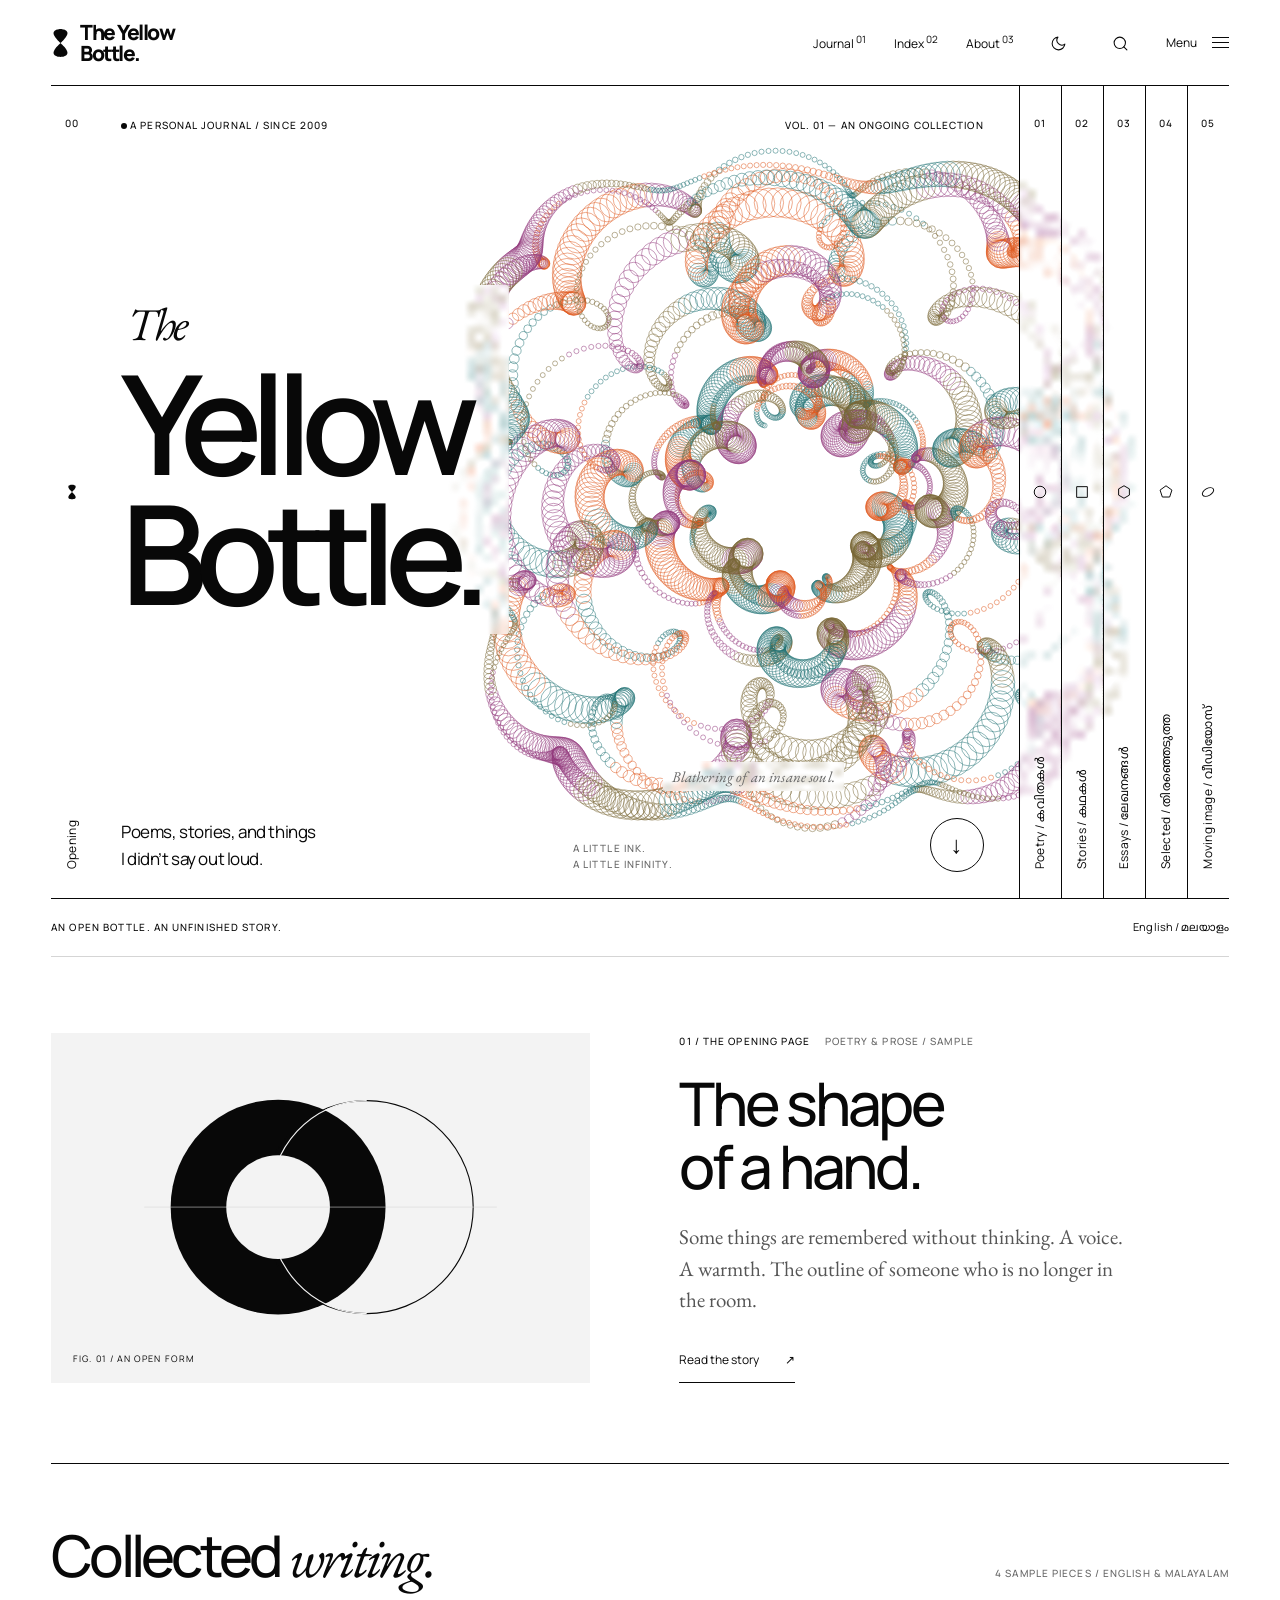
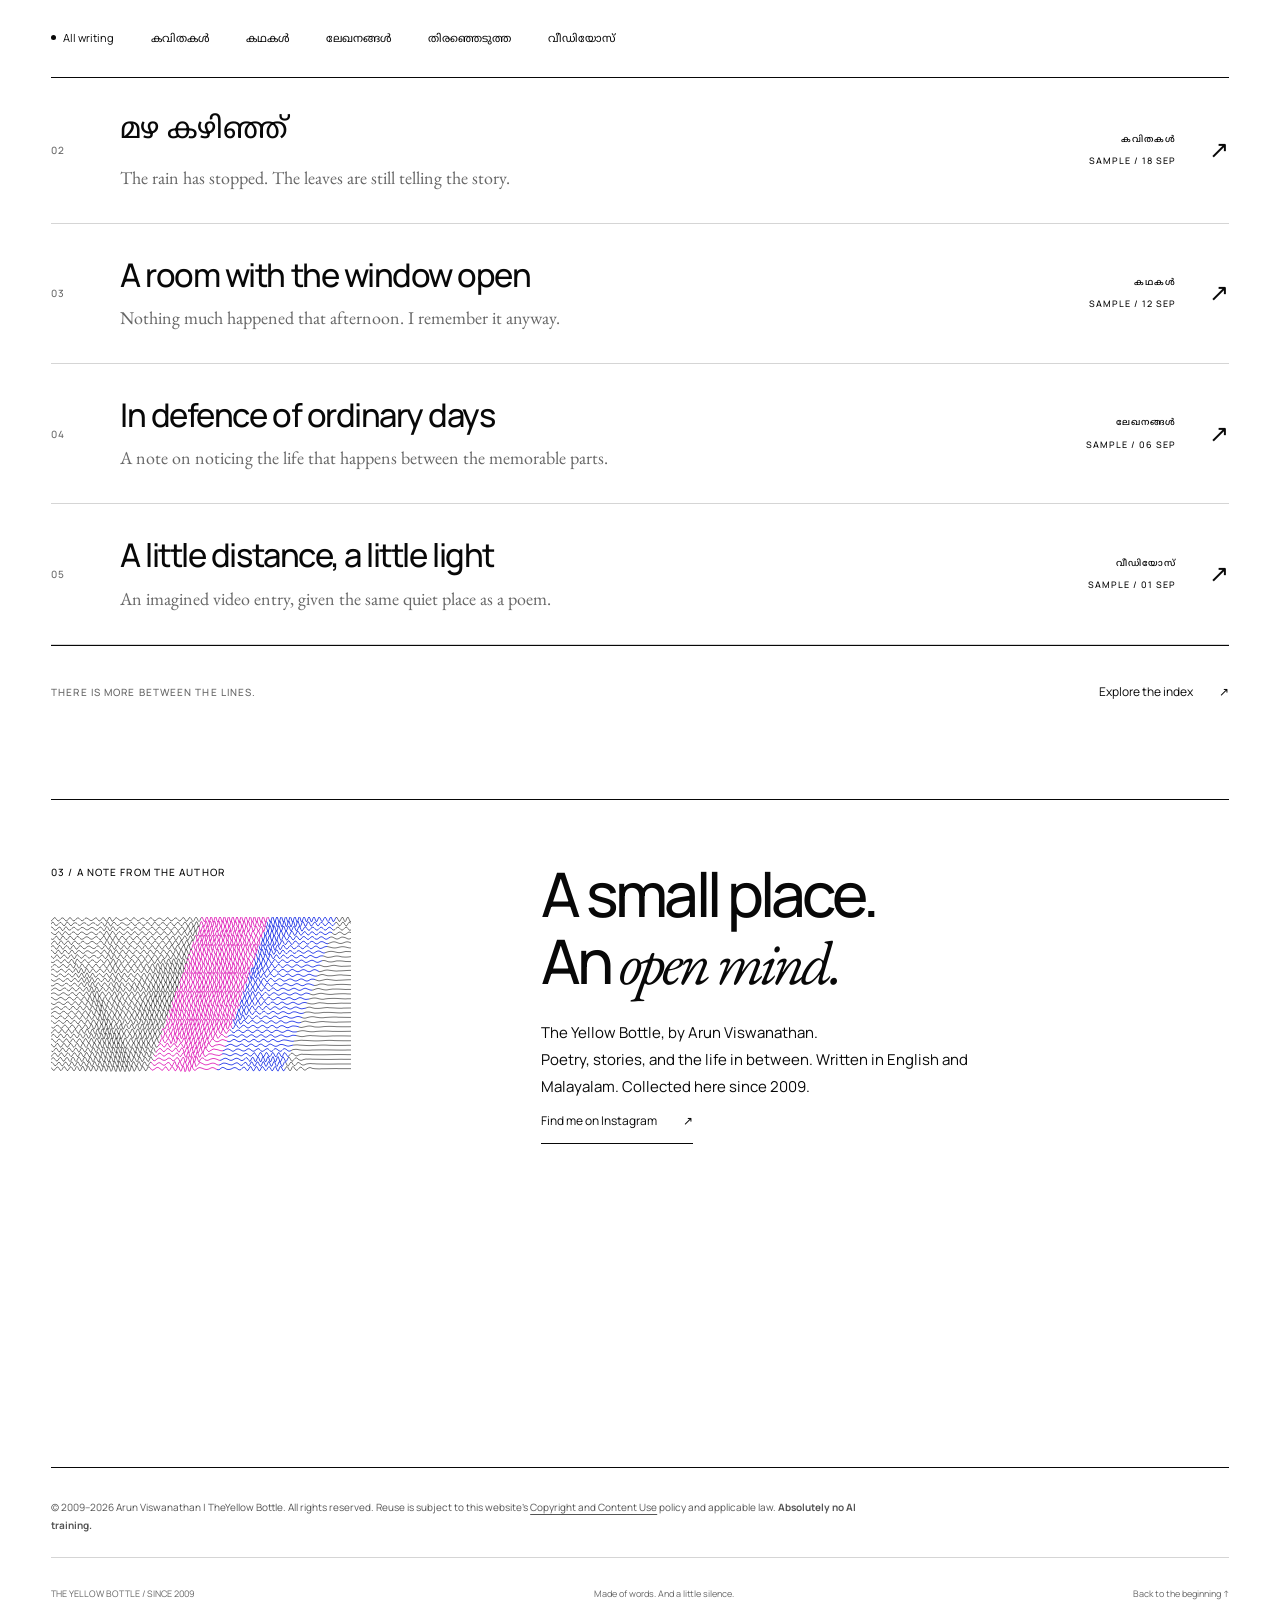
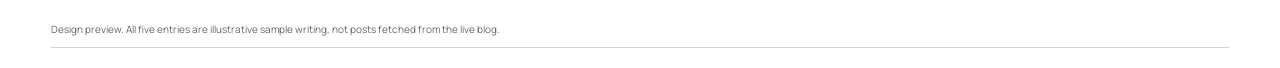
==== commit ffbd4ff6: "Like count in the middle of the like button, stored in the same Firebase project as the stickers Co-" ====
--- a/index.html
+++ b/index.html
@@ -358,7 +358,7 @@
 .article-end button, .article-end a { min-height: 44px; }
 .article-end a { display: flex; align-items: center; }
 .post-actions { display: flex; align-items: center; gap: 14px; margin-left: auto; }
-.like-button { display: inline-flex; align-items: center; gap: 4px; padding: 0 4px; }
+.like-button { position: relative; display: inline-flex; align-items: center; padding: 0 4px; }
 .like-button svg { width: 44px; height: 44px; overflow: visible; stroke-linecap: round; }
 .like-button line { stroke: currentColor; stroke-width: 1.3; transition: stroke .5s ease calc(var(--k) * 25ms), transform .5s var(--ease-out) calc(var(--k) * 25ms); transform-origin: 20px 20px; }
 .like-button .ray { stroke: var(--c); stroke-dasharray: 1; stroke-dashoffset: 1; opacity: 0; }
@@ -367,7 +367,7 @@
 .like-button.is-bursting .rest { animation: rest-turn .9s var(--ease-out) both; }
 @keyframes ray { 0% { opacity: 1; stroke-dashoffset: 1; } 55% { opacity: 1; stroke-dashoffset: 0; } 100% { opacity: 0; stroke-dashoffset: -1; } }
 @keyframes rest-turn { 0% { transform: rotate(0) scale(1); } 40% { transform: rotate(15deg) scale(.7); } 100% { transform: rotate(30deg) scale(1); } }
-.like-count { min-width: 1ch; font-size: 11px; letter-spacing: .04em; }
+.like-count { position: absolute; left: 4px; top: 50%; width: 44px; translate: 0 -50%; text-align: center; font: 600 10px/1 var(--sans); letter-spacing: 0; pointer-events: none; }
 .share { position: relative; }
 .share-button { display: inline-flex; align-items: center; gap: 9px; height: 40px; padding: 0 18px 0 14px; border-radius: 40px; background: #0b0b0b; color: #fff; border: 1px solid var(--ink); font: 500 11px/1 var(--sans); letter-spacing: .06em; text-transform: uppercase; }
 .share-button svg { width: 17px; height: 17px; stroke: currentColor; stroke-width: 1.5; stroke-linecap: round; stroke-linejoin: round; }
@@ -1033,7 +1033,7 @@
   const burst = Array.from({ length: 12 }, (_, k) => {
     const a = k * Math.PI / 6, c = Math.cos(a), n = Math.sin(a), r = (v) => (20 + v).toFixed(2);
     const style = `--k:${k};--c:${likeColors[k % likeColors.length]}`;
-    return `<line class="rest" x1="${r(c * 5)}" y1="${r(n * 5)}" x2="${r(c * 9)}" y2="${r(n * 9)}" style="${style}"/><line class="ray" x1="${r(c * 11)}" y1="${r(n * 11)}" x2="${r(c * 18)}" y2="${r(n * 18)}" pathLength="1" style="${style}"/>`;
+    return `<line class="rest" x1="${r(c * 10)}" y1="${r(n * 10)}" x2="${r(c * 14)}" y2="${r(n * 14)}" style="${style}"/><line class="ray" x1="${r(c * 16)}" y1="${r(n * 16)}" x2="${r(c * 22)}" y2="${r(n * 22)}" pathLength="1" style="${style}"/>`;
   }).join('');
   const shareIcon = '<svg viewBox="0 0 24 24" fill="none" aria-hidden="true"><circle cx="18" cy="5" r="3"/><circle cx="6" cy="12" r="3"/><circle cx="18" cy="19" r="3"/><path d="M8.59 13.51l6.83 3.98M15.41 6.51l-6.82 3.98"/></svg>';
   const shareTargets = [
@@ -1063,7 +1063,9 @@
     const end = page.querySelector('.article-end');
     if (end) { end.querySelector('[data-copy]')?.remove(); end.append(bar); } else page.append(bar);
     const like = bar.querySelector('.like-button');
-    if (!preview && id !== 'preview') counter(id, false).then((v) => showCount(like, v)).catch(() => showCount(like, null));
+    // With the Firebase app configured, likes are counted there (src/stickers.js); otherwise the public counter is used.
+    const remote = !preview && id !== 'preview' && !window.TYB_STICKERS;
+    if (remote) counter(id, false).then((v) => showCount(like, v)).catch(() => showCount(like, null));
     like.addEventListener('click', () => {
       like.classList.remove('is-bursting');
       void like.offsetWidth;
@@ -1073,7 +1075,8 @@
       like.classList.add('is-liked');
       like.setAttribute('aria-pressed', 'true');
       const shown = Number(like.querySelector('.like-count').textContent);
-      if (!preview && id !== 'preview') counter(id, true).then((v) => showCount(like, v)).catch(() => showCount(like, shown ? shown + 1 : null));
+      if (remote) counter(id, true).then((v) => showCount(like, v)).catch(() => showCount(like, shown ? shown + 1 : null));
+      window.dispatchEvent(new CustomEvent('tyb:like', { detail: { id, button: like } }));
     });
     const share = bar.querySelector('.share-button'), menu = bar.querySelector('.share-menu');
     const close = () => { menu.hidden = true; share.setAttribute('aria-expanded', 'false'); };
@@ -1674,6 +1677,8 @@
         list: async (post) => (read(key) || []).filter((o) => o.post === post),
         put: async (s) => { const all = (read(key) || []).filter((o) => o.id !== s.id); all.push(s); write(key, all); },
         remove: async (id) => write(key, (read(key) || []).filter((o) => o.id !== id)),
+        likes: async (post) => (read(key + ':likes:' + post) || 0),
+        like: async (post) => write(key + ':likes:' + post, (read(key + ':likes:' + post) || 0) + 1),
       };
     }
     const base = `https://firestore.googleapis.com/v1/projects/${cfg.projectId}/databases/(default)/documents`;
@@ -1712,6 +1717,25 @@
           updateTransforms: [{ fieldPath: 't', setToServerValue: 'REQUEST_TIME' }],
         }] }) });
         if (!r.ok) throw new Error(r.status === 403 ? 'wait' : 'write');
+      },
+      // Likes: one document per reader per post; the count comes from Firestore's count query.
+      likes: async (post) => {
+        const r = await fetch(`${base}:runAggregationQuery`, { method: 'POST', cache: 'no-store', headers: { 'Content-Type': 'application/json' }, body: JSON.stringify({ structuredAggregationQuery: {
+          structuredQuery: { from: [{ collectionId: 'likes' }], where: { fieldFilter: { field: { fieldPath: 'post' }, op: 'EQUAL', value: { stringValue: post } } } },
+          aggregations: [{ alias: 'n', count: {} }],
+        } }) });
+        if (!r.ok) throw new Error('read');
+        const d = await r.json();
+        return Number(d[0]?.result?.aggregateFields?.n?.integerValue || 0);
+      },
+      like: async (post) => {
+        const a = await token();
+        const r = await fetch(`${base}:commit`, { method: 'POST', headers: { 'Content-Type': 'application/json', Authorization: 'Bearer ' + a.id }, body: JSON.stringify({ writes: [{
+          update: { name: `projects/${cfg.projectId}/databases/(default)/documents/likes/${a.uid}_${post}`, fields: { uid: { stringValue: a.uid }, post: { stringValue: post } } },
+          updateTransforms: [{ fieldPath: 't', setToServerValue: 'REQUEST_TIME' }],
+          currentDocument: { exists: false },
+        }] }) });
+        if (!r.ok && r.status !== 403 && r.status !== 409 && r.status !== 400) throw new Error('write');
       },
       remove: async (id) => {
         const a = await token();
@@ -1870,6 +1894,18 @@
       }
     }, true);
     refresh();
+    // The like button under the post shows its count in the middle, kept in the same Firebase project.
+    const likeButton = page.querySelector('.like-button');
+    const showLikes = (n) => { const out = likeButton && likeButton.querySelector('.like-count'); if (out) { out.textContent = n > 0 ? n : ''; likeButton.setAttribute('aria-label', `Like this piece. ${n} ${n === 1 ? 'like' : 'likes'} so far`); } };
+    let likes = 0;
+    const countLikes = async () => { try { likes = await store.likes(post); showLikes(likes); } catch { /* keep what is shown */ } };
+    if (likeButton) countLikes();
+    window.addEventListener('tyb:like', async (event) => {
+      if (!page.isConnected || event.detail.button !== likeButton) return;
+      showLikes(likes + 1);
+      try { await store.like(post); } catch { /* the animation already answered the reader */ }
+      countLikes();
+    });
     // Reflow (new width, reading size, fonts arriving) moves the words; move the stickers with them.
     let queued = 0;
     const relayout = () => { cancelAnimationFrame(queued); queued = requestAnimationFrame(draw); };
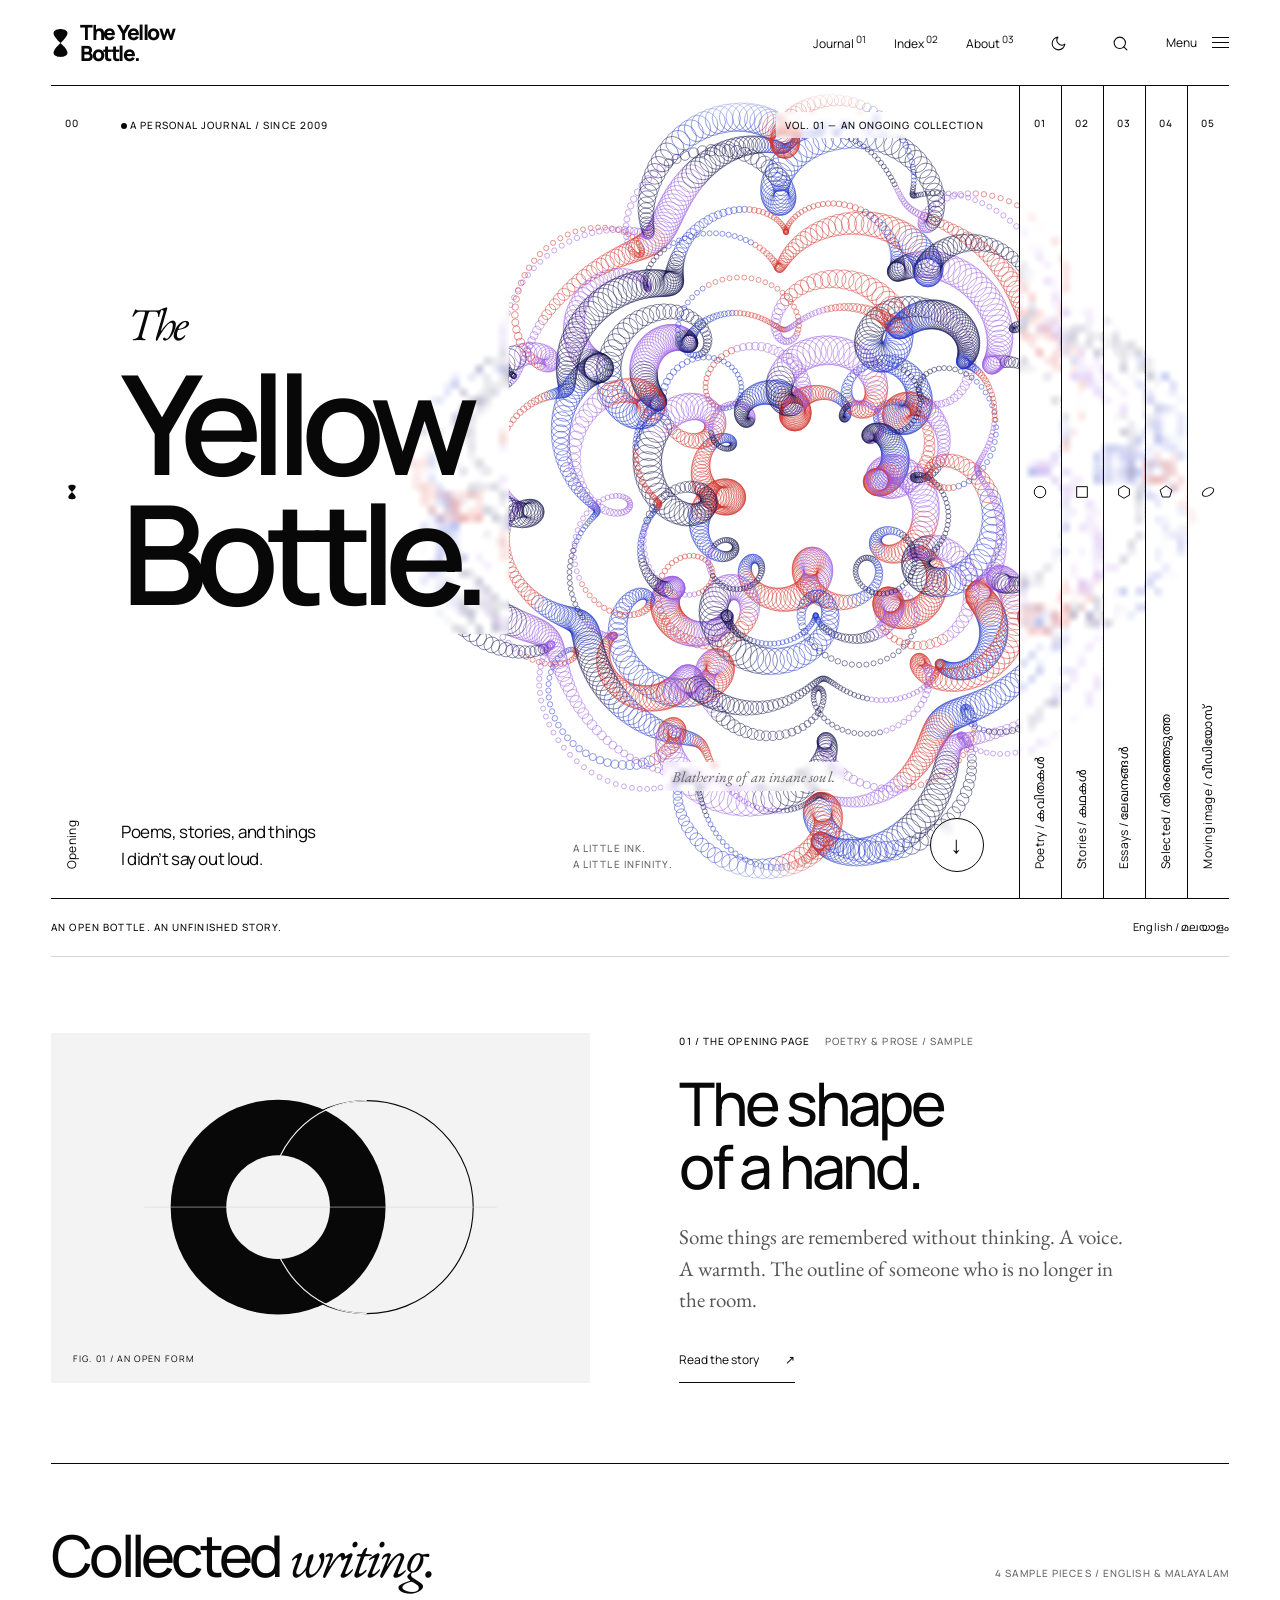
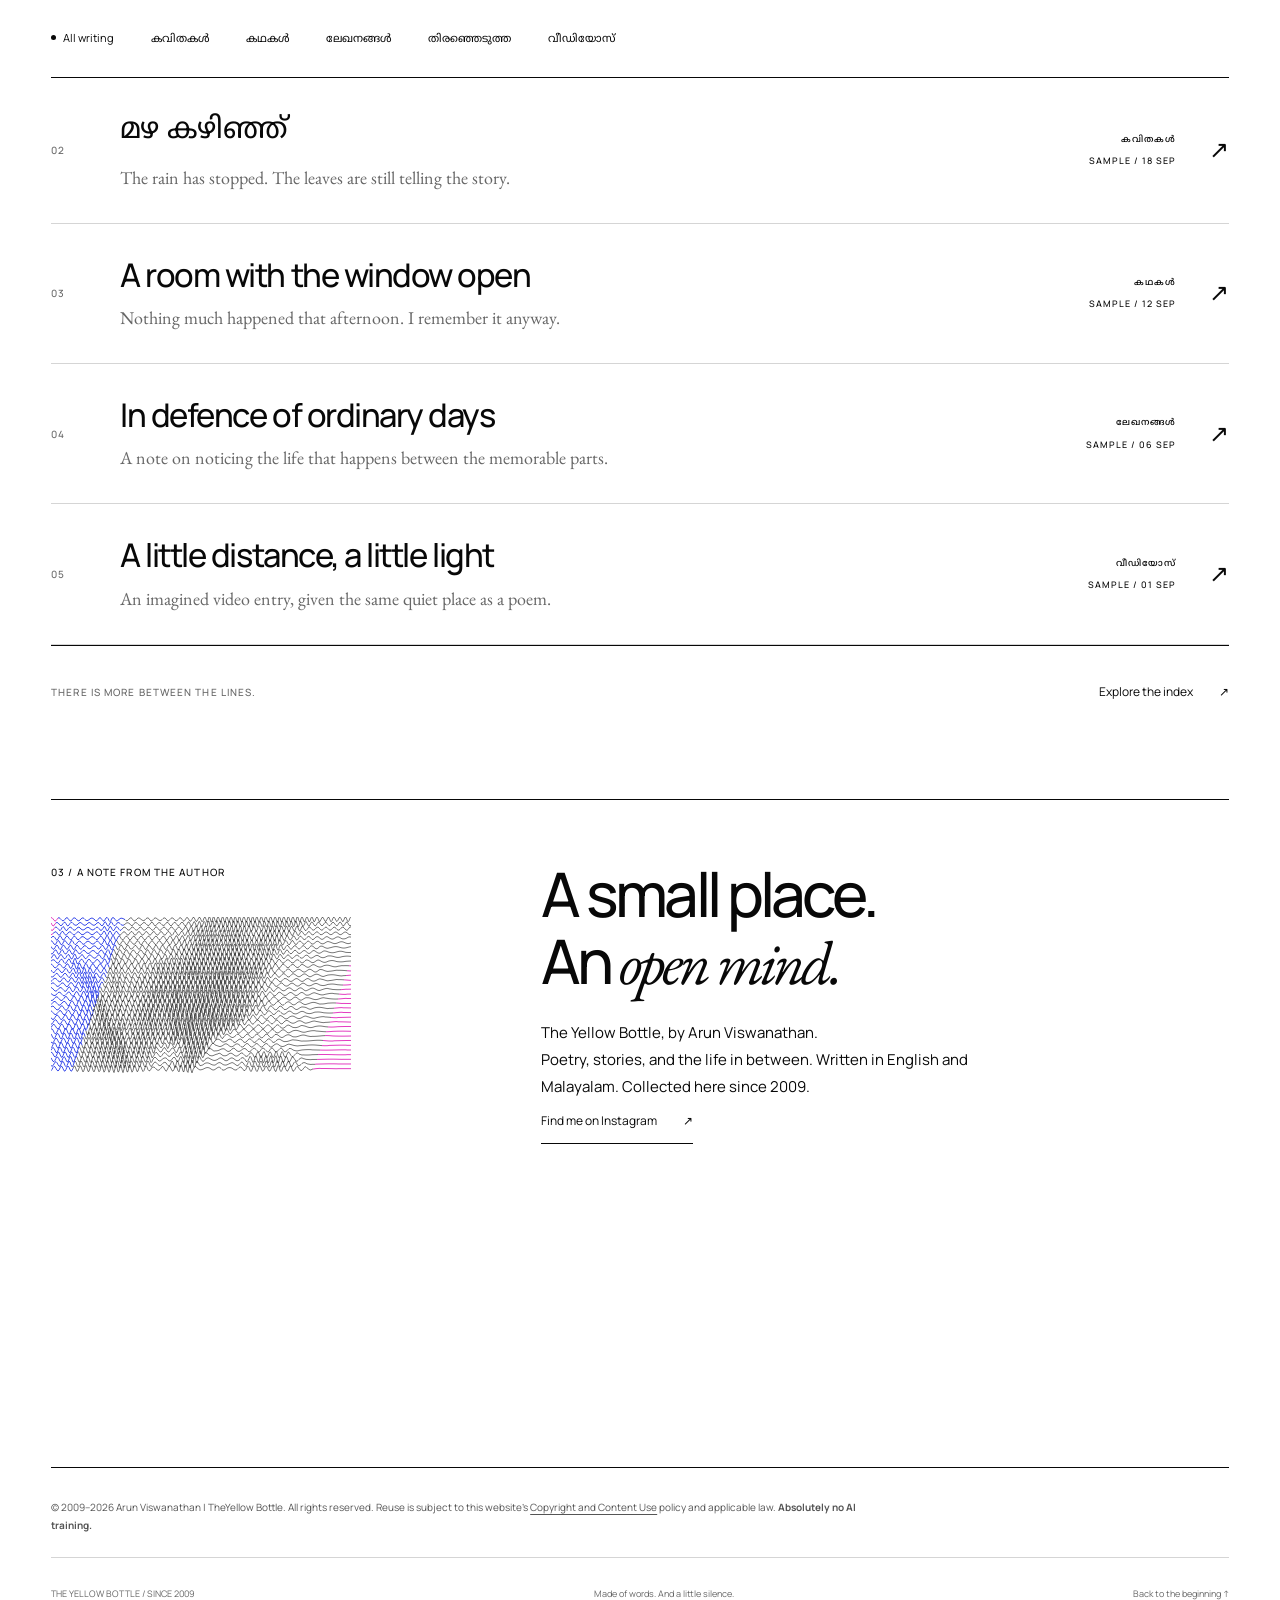
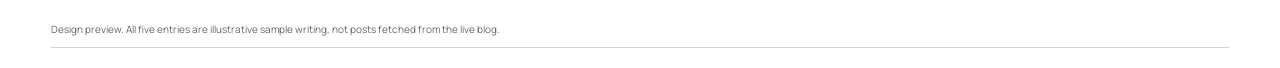
==== commit 681537ef: "Show the like count (including 0) and record likes remembered from the old counter in Firebase too C" ====
--- a/index.html
+++ b/index.html
@@ -1070,13 +1070,16 @@
       like.classList.remove('is-bursting');
       void like.offsetWidth;
       like.classList.add('is-bursting');
-      if (liked(id)) return;
+      // Always tell the like store: a like remembered by this browser from the old counter may not be in Firebase yet
+      // (Firebase keeps one like per reader, so repeats are ignored there).
+      const already = liked(id);
+      window.dispatchEvent(new CustomEvent('tyb:like', { detail: { id, button: like, already } }));
+      if (already) return;
       try { localStorage.setItem('tyb-liked:' + id, '1'); } catch { /* A like still counts without memory. */ }
       like.classList.add('is-liked');
       like.setAttribute('aria-pressed', 'true');
       const shown = Number(like.querySelector('.like-count').textContent);
       if (remote) counter(id, true).then((v) => showCount(like, v)).catch(() => showCount(like, shown ? shown + 1 : null));
-      window.dispatchEvent(new CustomEvent('tyb:like', { detail: { id, button: like } }));
     });
     const share = bar.querySelector('.share-button'), menu = bar.querySelector('.share-menu');
     const close = () => { menu.hidden = true; share.setAttribute('aria-expanded', 'false'); };
@@ -1896,13 +1899,13 @@
     refresh();
     // The like button under the post shows its count in the middle, kept in the same Firebase project.
     const likeButton = page.querySelector('.like-button');
-    const showLikes = (n) => { const out = likeButton && likeButton.querySelector('.like-count'); if (out) { out.textContent = n > 0 ? n : ''; likeButton.setAttribute('aria-label', `Like this piece. ${n} ${n === 1 ? 'like' : 'likes'} so far`); } };
+    const showLikes = (n) => { const out = likeButton && likeButton.querySelector('.like-count'); if (out) { out.textContent = n; likeButton.setAttribute('aria-label', `Like this piece. ${n} ${n === 1 ? 'like' : 'likes'} so far`); } };
     let likes = 0;
     const countLikes = async () => { try { likes = await store.likes(post); showLikes(likes); } catch { /* keep what is shown */ } };
     if (likeButton) countLikes();
     window.addEventListener('tyb:like', async (event) => {
       if (!page.isConnected || event.detail.button !== likeButton) return;
-      showLikes(likes + 1);
+      if (!event.detail.already) showLikes(likes + 1);
       try { await store.like(post); } catch { /* the animation already answered the reader */ }
       countLikes();
     });
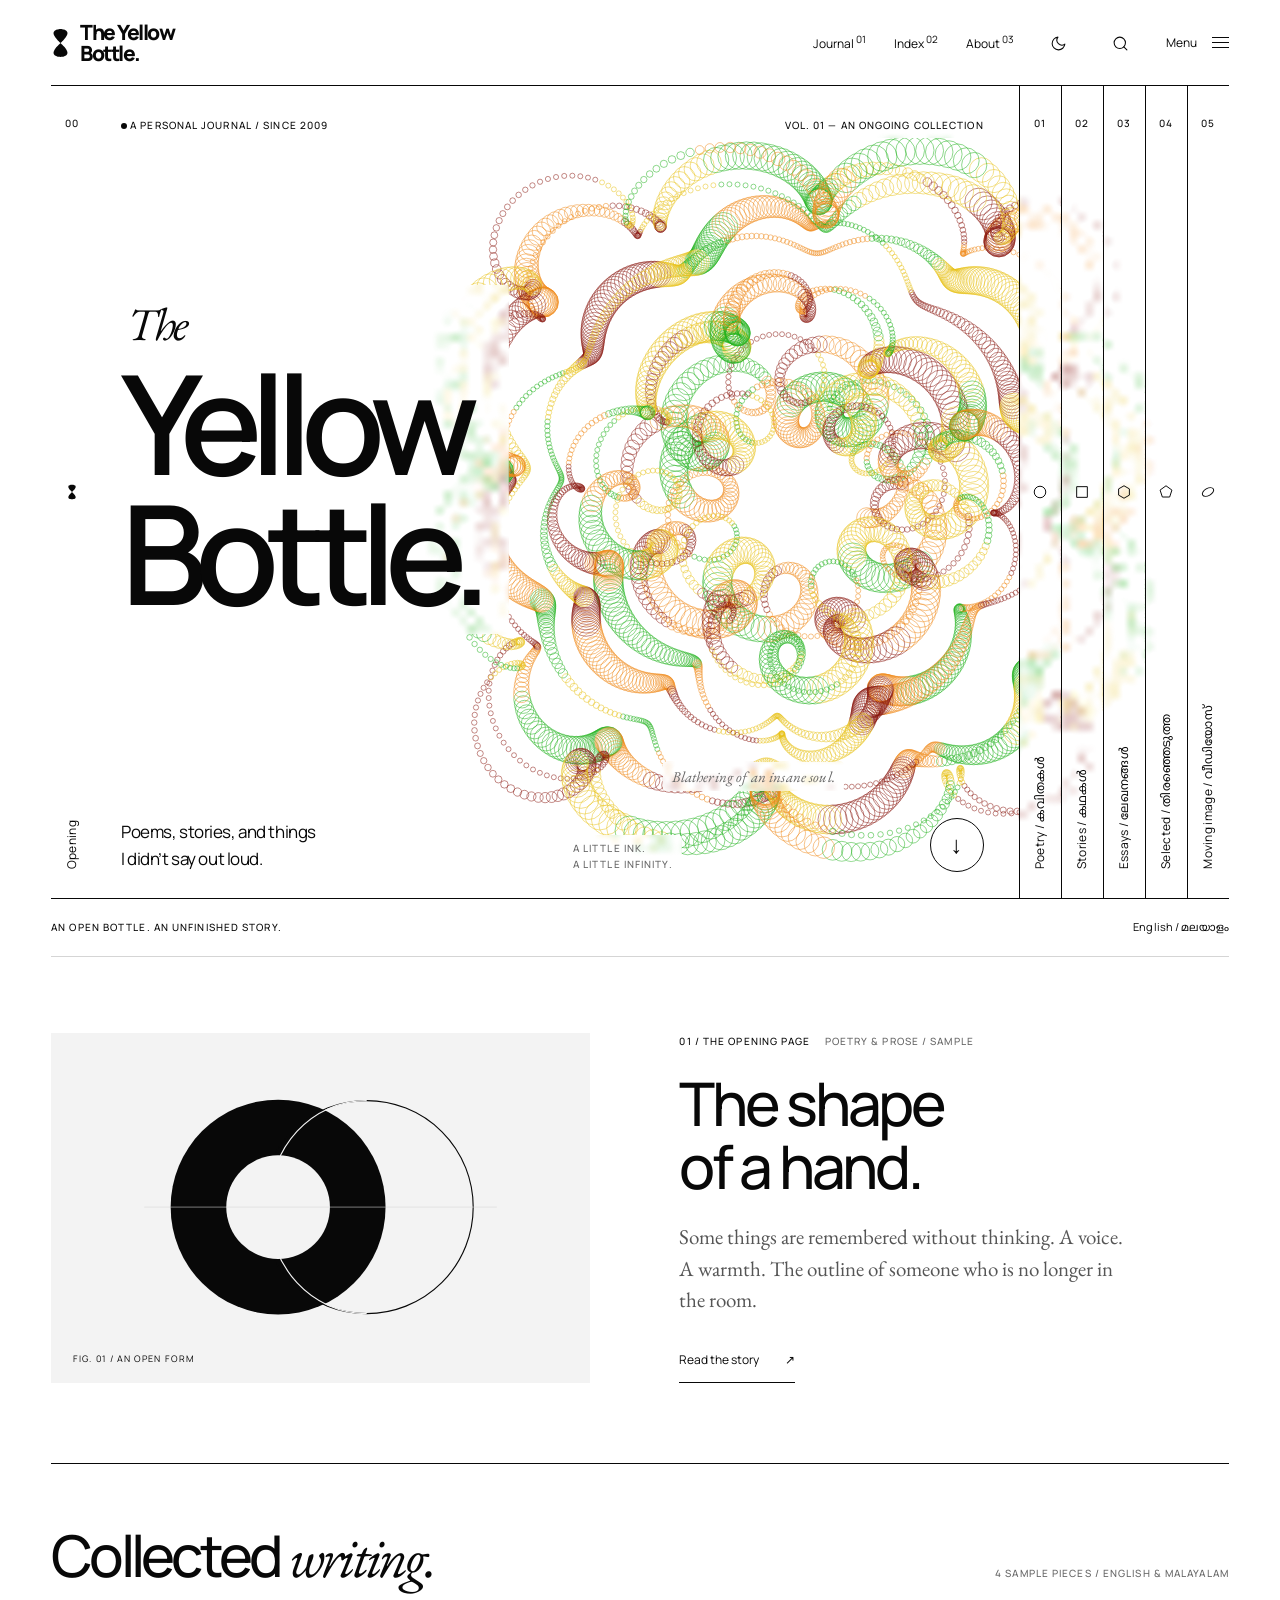
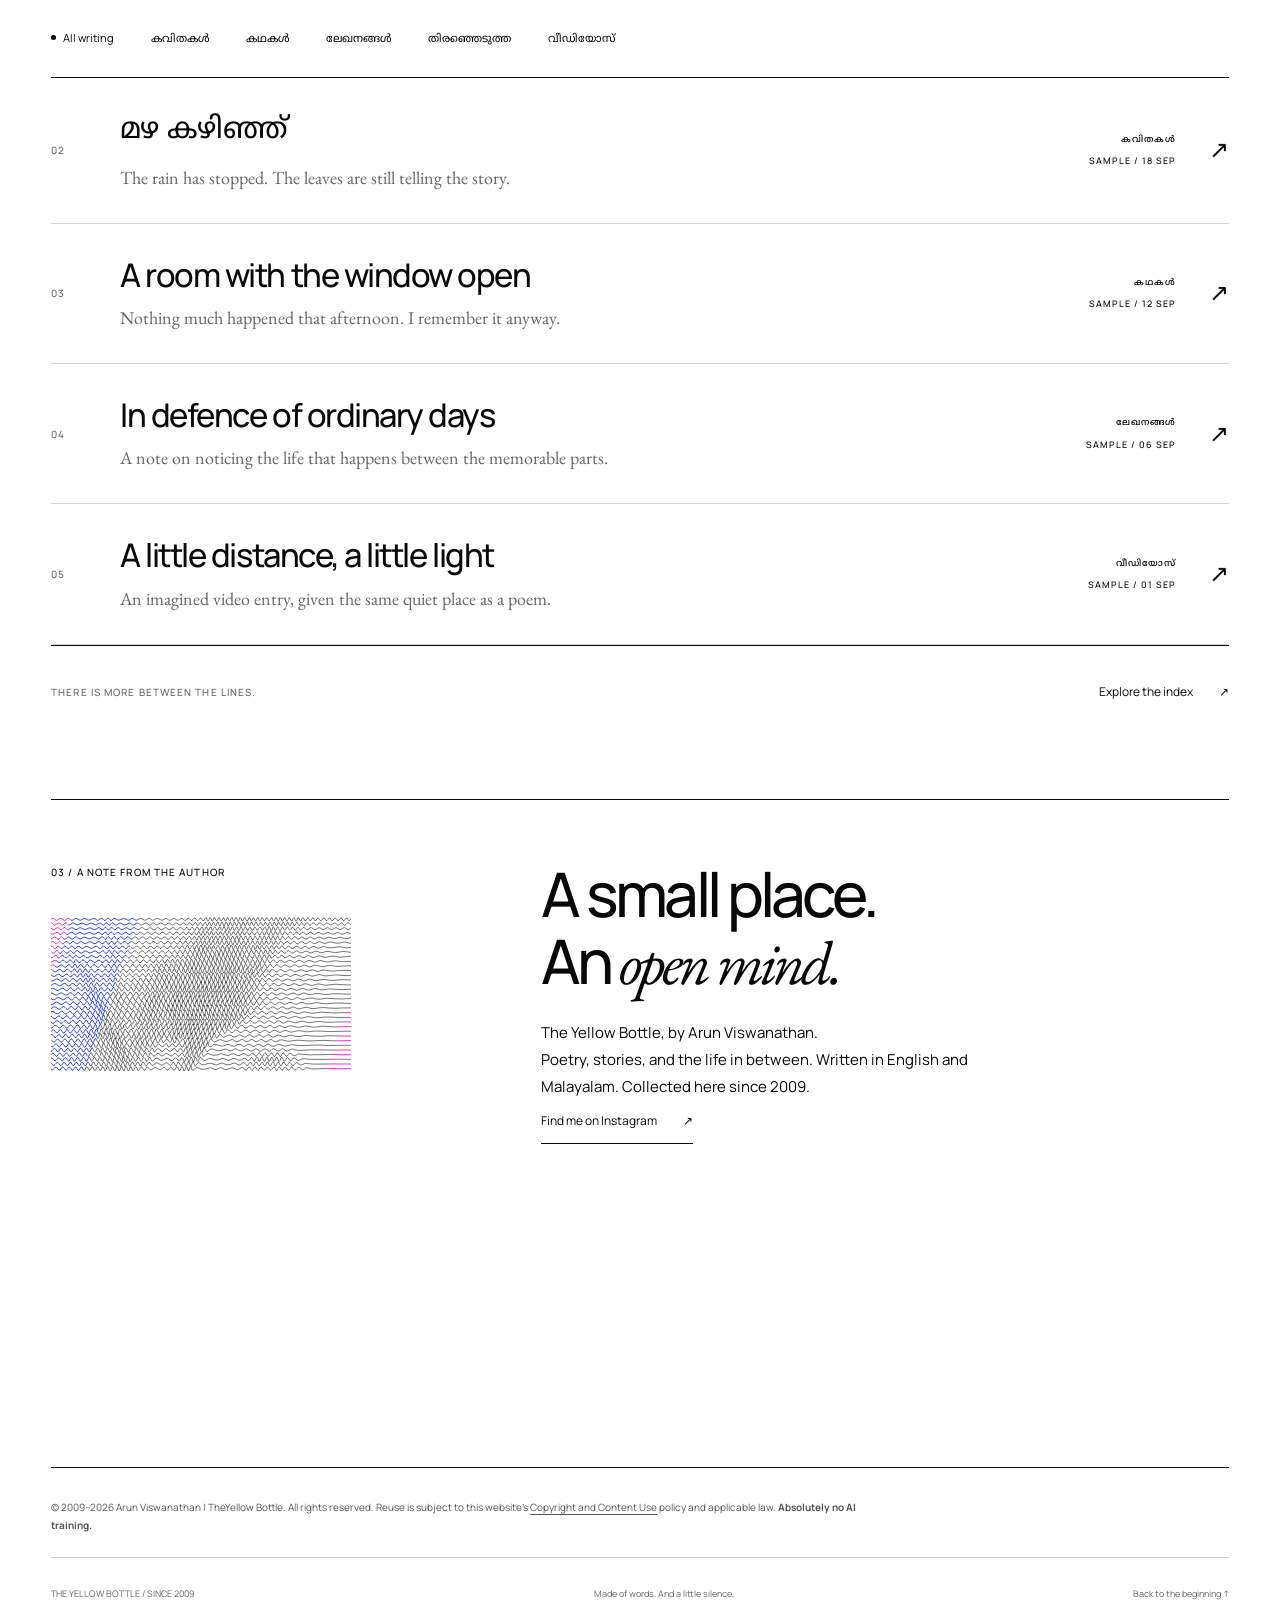
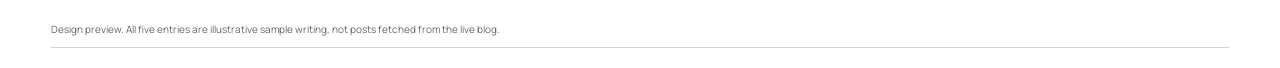
==== commit 54ad7142: "Firebase App Check with reCAPTCHA v3 for stickers and likes (switches on with the site key) Co-Autho" ====
--- a/index.html
+++ b/index.html
@@ -194,6 +194,10 @@
 .sticker-kinds button svg { width: 18px; height: 18px; }
 .sticker-kinds button:hover, .sticker-kinds button[aria-pressed="true"] { border-color: var(--c); background: color-mix(in srgb, var(--c) 14%, transparent); }
 .sticker-note { min-height: 1.4em; font-size: 9px; }
+.sticker-legal { margin-top: 6px; font-size: 9px; color: var(--quiet); }
+.sticker-legal a { text-decoration: underline; }
+/* The reCAPTCHA badge is replaced by the notice inside the sticker tray, as Google allows. */
+.grecaptcha-badge { visibility: hidden; }
 @media (max-width: 760px) { .sticker-dock { right: 14px; bottom: 14px; } .sticker-tray { width: min(250px, calc(100vw - 28px)); } }
 @media print { .sticker-dock, .sticker-layer { display: none !important; } }
 /* When the drawing paints the glass itself (see figures.js), the CSS glass steps aside. */
@@ -1686,16 +1690,41 @@
     }
     const base = `https://firestore.googleapis.com/v1/projects/${cfg.projectId}/databases/(default)/documents`;
     const docName = (id) => `projects/${cfg.projectId}/databases/(default)/documents/stickers/${id}`;
+    // Firebase App Check: a reCAPTCHA v3 score proves the request comes from a real browser on the blog.
+    // It is used only once a reCAPTCHA site key is configured; the token is kept until shortly before it expires.
+    const checkKey = 'tyb-sticker-check';
+    let check = read(checkKey), recaptcha = null;
+    const loadRecaptcha = () => recaptcha || (recaptcha = new Promise((resolve, reject) => {
+      const script = document.createElement('script');
+      script.src = 'https://www.google.com/recaptcha/api.js?render=' + encodeURIComponent(cfg.recaptcha);
+      script.async = true;
+      script.onload = () => window.grecaptcha.ready(resolve);
+      script.onerror = reject;
+      document.head.append(script);
+    }));
+    const appCheck = async () => {
+      if (!cfg.recaptcha || !cfg.appId) return null;
+      if (check && check.exp > Date.now() + 120000) return check.token;
+      await loadRecaptcha();
+      const proof = await window.grecaptcha.execute(cfg.recaptcha, { action: 'stickers' });
+      const r = await fetch(`https://firebaseappcheck.googleapis.com/v1/projects/${cfg.projectId}/apps/${cfg.appId}:exchangeRecaptchaV3Token?key=${cfg.apiKey}`, { method: 'POST', headers: { 'Content-Type': 'application/json' }, body: JSON.stringify({ recaptchaV3Token: proof }) });
+      if (!r.ok) return null;
+      const d = await r.json();
+      check = { token: d.token, exp: Date.now() + parseInt(d.ttl, 10) * 1000 };
+      write(checkKey, check);
+      return check.token;
+    };
+    const withCheck = async (headers) => { const t = await appCheck().catch(() => null); return t ? Object.assign({ 'X-Firebase-AppCheck': t }, headers) : headers; };
     const authKey = 'tyb-sticker-auth';
     let auth = read(authKey);
     const token = async () => {
       if (auth && auth.exp > Date.now() + 60000) return auth;
       let r;
       if (auth && auth.refresh) {
-        r = await fetch(`https://securetoken.googleapis.com/v1/token?key=${cfg.apiKey}`, { method: 'POST', headers: { 'Content-Type': 'application/x-www-form-urlencoded' }, body: 'grant_type=refresh_token&refresh_token=' + encodeURIComponent(auth.refresh) });
+        r = await fetch(`https://securetoken.googleapis.com/v1/token?key=${cfg.apiKey}`, { method: 'POST', headers: await withCheck({ 'Content-Type': 'application/x-www-form-urlencoded' }), body: 'grant_type=refresh_token&refresh_token=' + encodeURIComponent(auth.refresh) });
         if (r.ok) { const d = await r.json(); auth = { id: d.id_token, refresh: d.refresh_token, uid: d.user_id, exp: Date.now() + d.expires_in * 1000 }; write(authKey, auth); return auth; }
       }
-      r = await fetch(`https://identitytoolkit.googleapis.com/v1/accounts:signUp?key=${cfg.apiKey}`, { method: 'POST', headers: { 'Content-Type': 'application/json' }, body: '{"returnSecureToken":true}' });
+      r = await fetch(`https://identitytoolkit.googleapis.com/v1/accounts:signUp?key=${cfg.apiKey}`, { method: 'POST', headers: await withCheck({ 'Content-Type': 'application/json' }), body: '{"returnSecureToken":true}' });
       if (!r.ok) throw new Error('sign-in');
       const d = await r.json();
       auth = { id: d.idToken, refresh: d.refreshToken, uid: d.localId, exp: Date.now() + d.expiresIn * 1000 };
@@ -1707,7 +1736,7 @@
       uid: async () => (await token()).uid,
       known: () => auth && auth.uid,
       list: async (post) => {
-        const r = await fetch(`${base}:runQuery`, { method: 'POST', cache: 'no-store', headers: { 'Content-Type': 'application/json' }, body: JSON.stringify({ structuredQuery: {
+        const r = await fetch(`${base}:runQuery`, { method: 'POST', cache: 'no-store', headers: await withCheck({ 'Content-Type': 'application/json' }), body: JSON.stringify({ structuredQuery: {
           from: [{ collectionId: 'stickers' }], where: { fieldFilter: { field: { fieldPath: 'post' }, op: 'EQUAL', value: { stringValue: post } } }, limit: 300,
         } }) });
         if (!r.ok) throw new Error('read');
@@ -1715,7 +1744,7 @@
       },
       put: async (s) => {
         const a = await token();
-        const r = await fetch(`${base}:commit`, { method: 'POST', headers: { 'Content-Type': 'application/json', Authorization: 'Bearer ' + a.id }, body: JSON.stringify({ writes: [{
+        const r = await fetch(`${base}:commit`, { method: 'POST', headers: await withCheck({ 'Content-Type': 'application/json', Authorization: 'Bearer ' + a.id }), body: JSON.stringify({ writes: [{
           update: { name: docName(s.id), fields: Object.assign({ uid: { stringValue: a.uid }, post: { stringValue: s.post }, kind: { stringValue: s.kind }, x: { doubleValue: s.x }, y: { doubleValue: s.y } }, s.name ? { name: { stringValue: s.name } } : {}) },
           updateTransforms: [{ fieldPath: 't', setToServerValue: 'REQUEST_TIME' }],
         }] }) });
@@ -1723,7 +1752,7 @@
       },
       // Likes: one document per reader per post; the count comes from Firestore's count query.
       likes: async (post) => {
-        const r = await fetch(`${base}:runAggregationQuery`, { method: 'POST', cache: 'no-store', headers: { 'Content-Type': 'application/json' }, body: JSON.stringify({ structuredAggregationQuery: {
+        const r = await fetch(`${base}:runAggregationQuery`, { method: 'POST', cache: 'no-store', headers: await withCheck({ 'Content-Type': 'application/json' }), body: JSON.stringify({ structuredAggregationQuery: {
           structuredQuery: { from: [{ collectionId: 'likes' }], where: { fieldFilter: { field: { fieldPath: 'post' }, op: 'EQUAL', value: { stringValue: post } } } },
           aggregations: [{ alias: 'n', count: {} }],
         } }) });
@@ -1733,7 +1762,7 @@
       },
       like: async (post) => {
         const a = await token();
-        const r = await fetch(`${base}:commit`, { method: 'POST', headers: { 'Content-Type': 'application/json', Authorization: 'Bearer ' + a.id }, body: JSON.stringify({ writes: [{
+        const r = await fetch(`${base}:commit`, { method: 'POST', headers: await withCheck({ 'Content-Type': 'application/json', Authorization: 'Bearer ' + a.id }), body: JSON.stringify({ writes: [{
           update: { name: `projects/${cfg.projectId}/databases/(default)/documents/likes/${a.uid}_${post}`, fields: { uid: { stringValue: a.uid }, post: { stringValue: post } } },
           updateTransforms: [{ fieldPath: 't', setToServerValue: 'REQUEST_TIME' }],
           currentDocument: { exists: false },
@@ -1742,7 +1771,7 @@
       },
       remove: async (id) => {
         const a = await token();
-        const r = await fetch(`${base}/stickers/${id}`, { method: 'DELETE', headers: { Authorization: 'Bearer ' + a.id } });
+        const r = await fetch(`${base}/stickers/${id}`, { method: 'DELETE', headers: await withCheck({ Authorization: 'Bearer ' + a.id }) });
         if (!r.ok) throw new Error('delete');
       },
     };
@@ -1781,7 +1810,7 @@
     // The dock: minimised to a small round button that stays in view; it opens on hover or tap.
     const dock = document.createElement('div');
     dock.className = 'sticker-dock';
-    dock.innerHTML = `<button type="button" class="sticker-toggle" aria-expanded="false" aria-label="Leave a sticker">${KINDS.spark.svg}<span class="sticker-count"></span></button><div class="sticker-tray"><p class="micro">Leave a sticker</p><div class="sticker-kinds">${Object.entries(KINDS).map(([k, v]) => `<button type="button" data-kind="${k}" style="--c:${v.color}" aria-label="${v.label}">${v.svg}</button>`).join('')}</div><label class="sticker-name"><span class="sr-only">Your name, optional</span><input type="text" maxlength="10" autocomplete="nickname" spellcheck="false" placeholder="Your name (optional)"/></label><p class="sticker-note micro muted" aria-live="polite">Pick one, then tap anywhere on the post.</p></div>`;
+    dock.innerHTML = `<button type="button" class="sticker-toggle" aria-expanded="false" aria-label="Leave a sticker">${KINDS.spark.svg}<span class="sticker-count"></span></button><div class="sticker-tray"><p class="micro">Leave a sticker</p><div class="sticker-kinds">${Object.entries(KINDS).map(([k, v]) => `<button type="button" data-kind="${k}" style="--c:${v.color}" aria-label="${v.label}">${v.svg}</button>`).join('')}</div><label class="sticker-name"><span class="sr-only">Your name, optional</span><input type="text" maxlength="10" autocomplete="nickname" spellcheck="false" placeholder="Your name (optional)"/></label><p class="sticker-note micro muted" aria-live="polite">Pick one, then tap anywhere on the post.</p>${cfg.recaptcha ? '<p class="sticker-legal">Protected by reCAPTCHA · <a href="https://policies.google.com/privacy" target="_blank" rel="noopener">Privacy</a> · <a href="https://policies.google.com/terms" target="_blank" rel="noopener">Terms</a></p>' : ''}</div>`;
     document.body.append(dock);
     const toggle = dock.querySelector('.sticker-toggle'), nameField = dock.querySelector('.sticker-name input');
     // A name is optional: one word of letters (any script), at most ten.
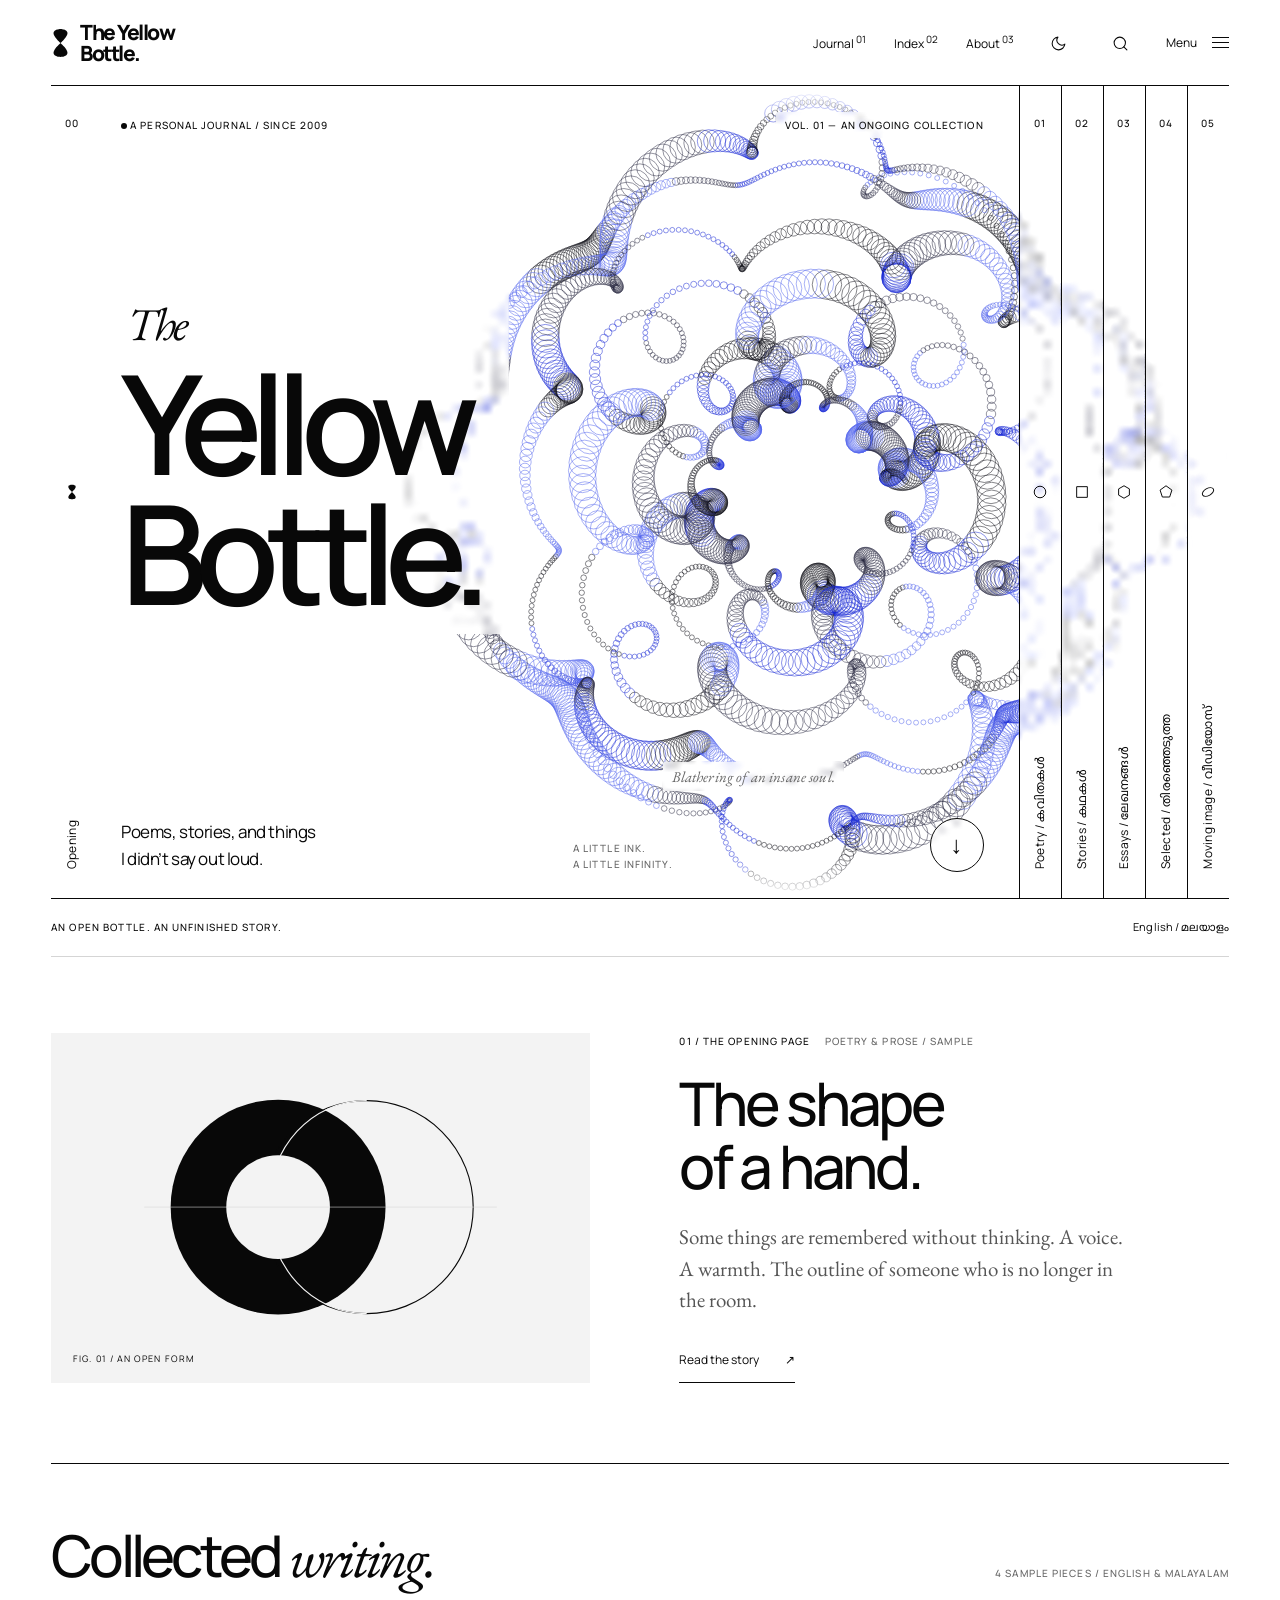
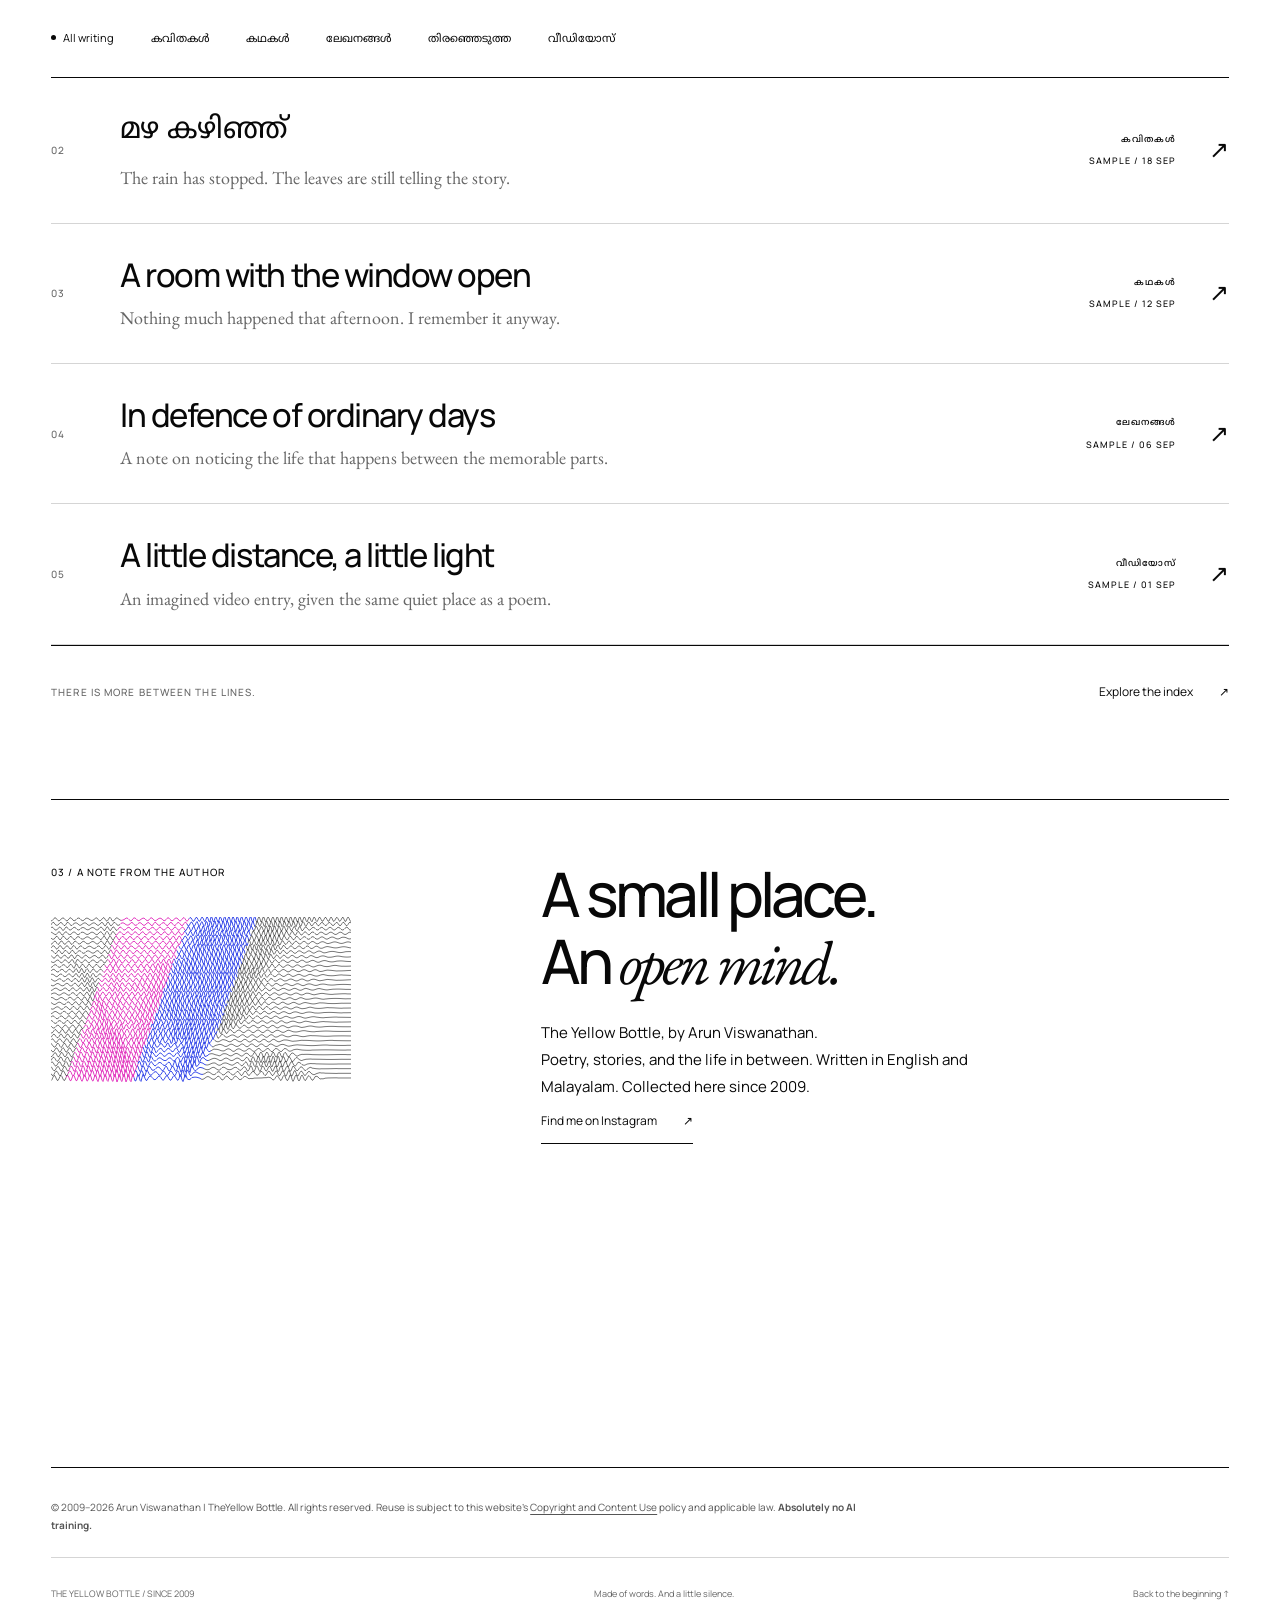
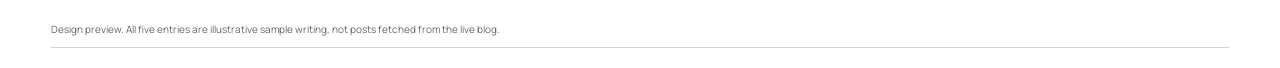
==== commit 7a574785: "Use reCAPTCHA Enterprise for App Check (classic reCAPTCHA is deprecated in Firebase) Co-Authored-By:" ====
--- a/index.html
+++ b/index.html
@@ -1690,15 +1690,15 @@
     }
     const base = `https://firestore.googleapis.com/v1/projects/${cfg.projectId}/databases/(default)/documents`;
     const docName = (id) => `projects/${cfg.projectId}/databases/(default)/documents/stickers/${id}`;
-    // Firebase App Check: a reCAPTCHA v3 score proves the request comes from a real browser on the blog.
+    // Firebase App Check: a reCAPTCHA Enterprise score proves the request comes from a real browser on the blog.
     // It is used only once a reCAPTCHA site key is configured; the token is kept until shortly before it expires.
     const checkKey = 'tyb-sticker-check';
     let check = read(checkKey), recaptcha = null;
     const loadRecaptcha = () => recaptcha || (recaptcha = new Promise((resolve, reject) => {
       const script = document.createElement('script');
-      script.src = 'https://www.google.com/recaptcha/api.js?render=' + encodeURIComponent(cfg.recaptcha);
+      script.src = 'https://www.google.com/recaptcha/enterprise.js?render=' + encodeURIComponent(cfg.recaptcha);
       script.async = true;
-      script.onload = () => window.grecaptcha.ready(resolve);
+      script.onload = () => window.grecaptcha.enterprise.ready(resolve);
       script.onerror = reject;
       document.head.append(script);
     }));
@@ -1706,8 +1706,8 @@
       if (!cfg.recaptcha || !cfg.appId) return null;
       if (check && check.exp > Date.now() + 120000) return check.token;
       await loadRecaptcha();
-      const proof = await window.grecaptcha.execute(cfg.recaptcha, { action: 'stickers' });
-      const r = await fetch(`https://firebaseappcheck.googleapis.com/v1/projects/${cfg.projectId}/apps/${cfg.appId}:exchangeRecaptchaV3Token?key=${cfg.apiKey}`, { method: 'POST', headers: { 'Content-Type': 'application/json' }, body: JSON.stringify({ recaptchaV3Token: proof }) });
+      const proof = await window.grecaptcha.enterprise.execute(cfg.recaptcha, { action: 'stickers' });
+      const r = await fetch(`https://firebaseappcheck.googleapis.com/v1/projects/${cfg.projectId}/apps/${cfg.appId}:exchangeRecaptchaEnterpriseToken?key=${cfg.apiKey}`, { method: 'POST', headers: { 'Content-Type': 'application/json' }, body: JSON.stringify({ recaptchaEnterpriseToken: proof }) });
       if (!r.ok) return null;
       const d = await r.json();
       check = { token: d.token, exp: Date.now() + parseInt(d.ttl, 10) * 1000 };
